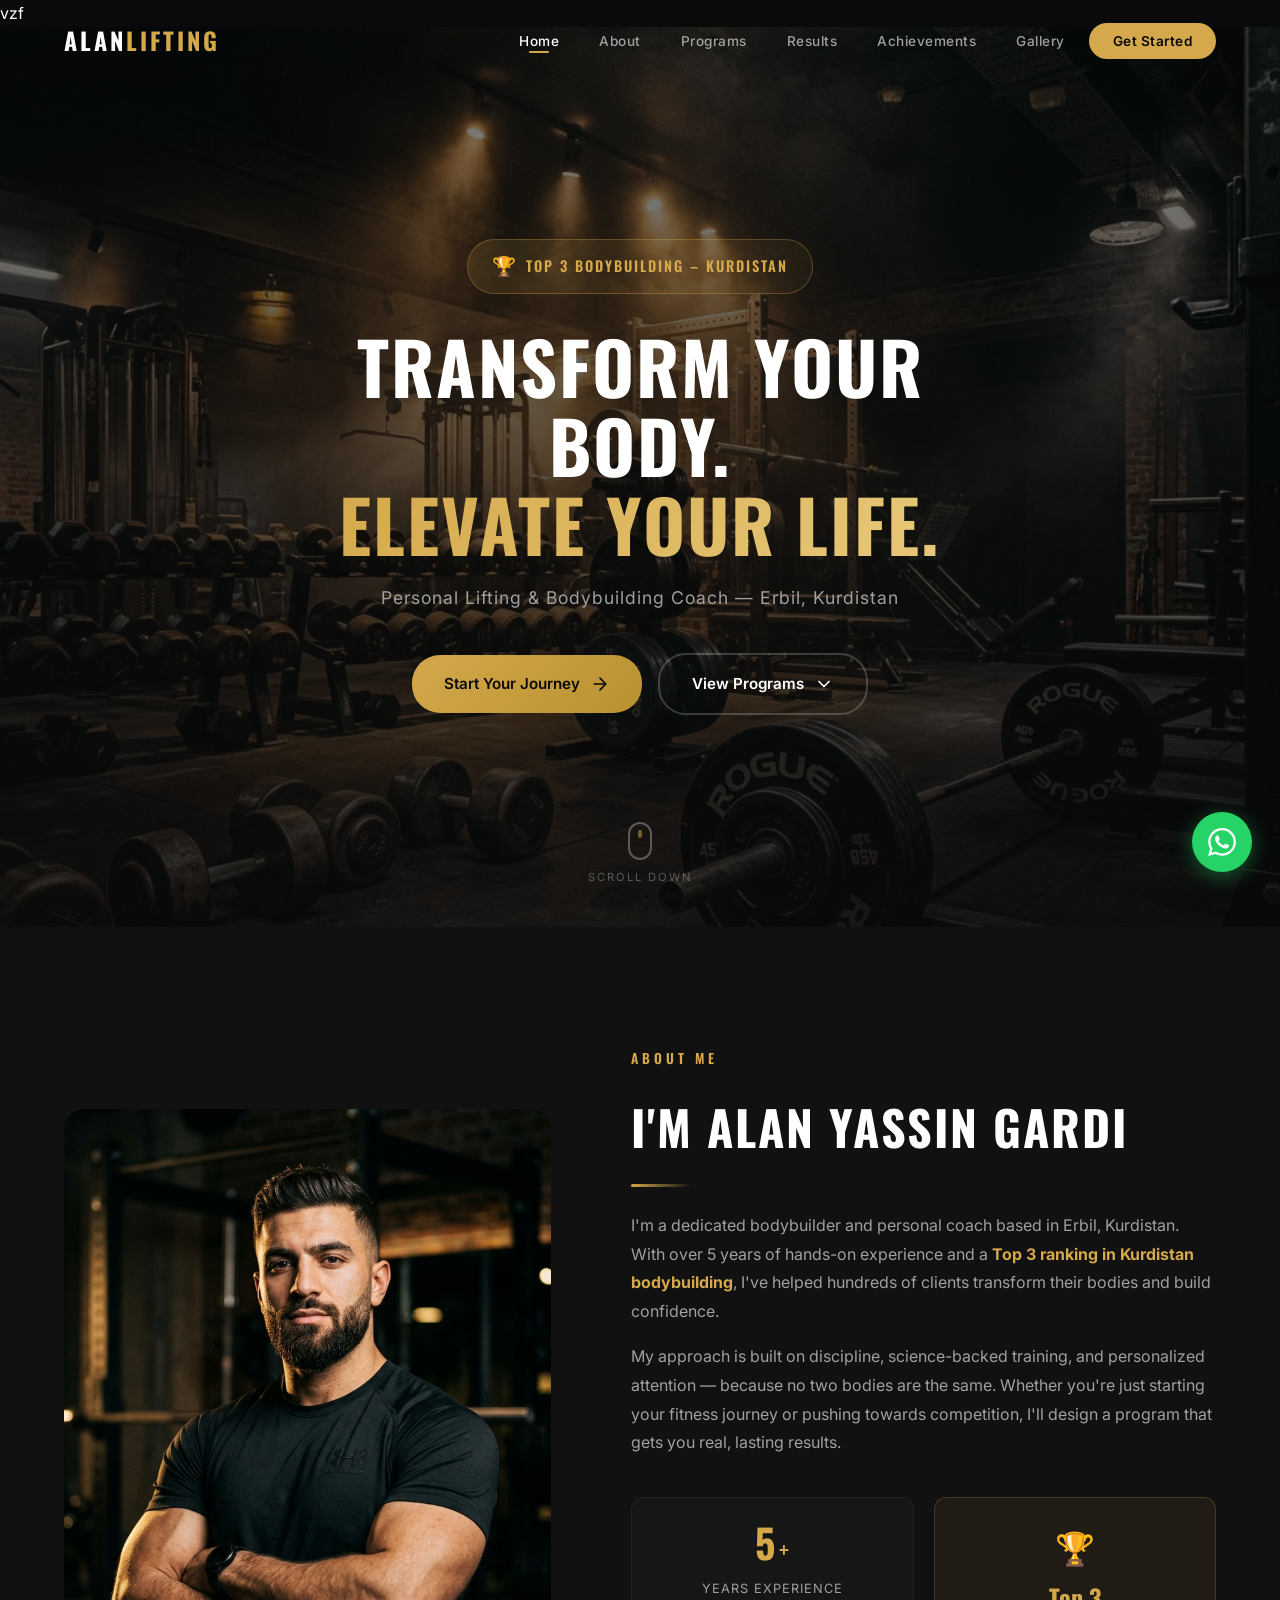
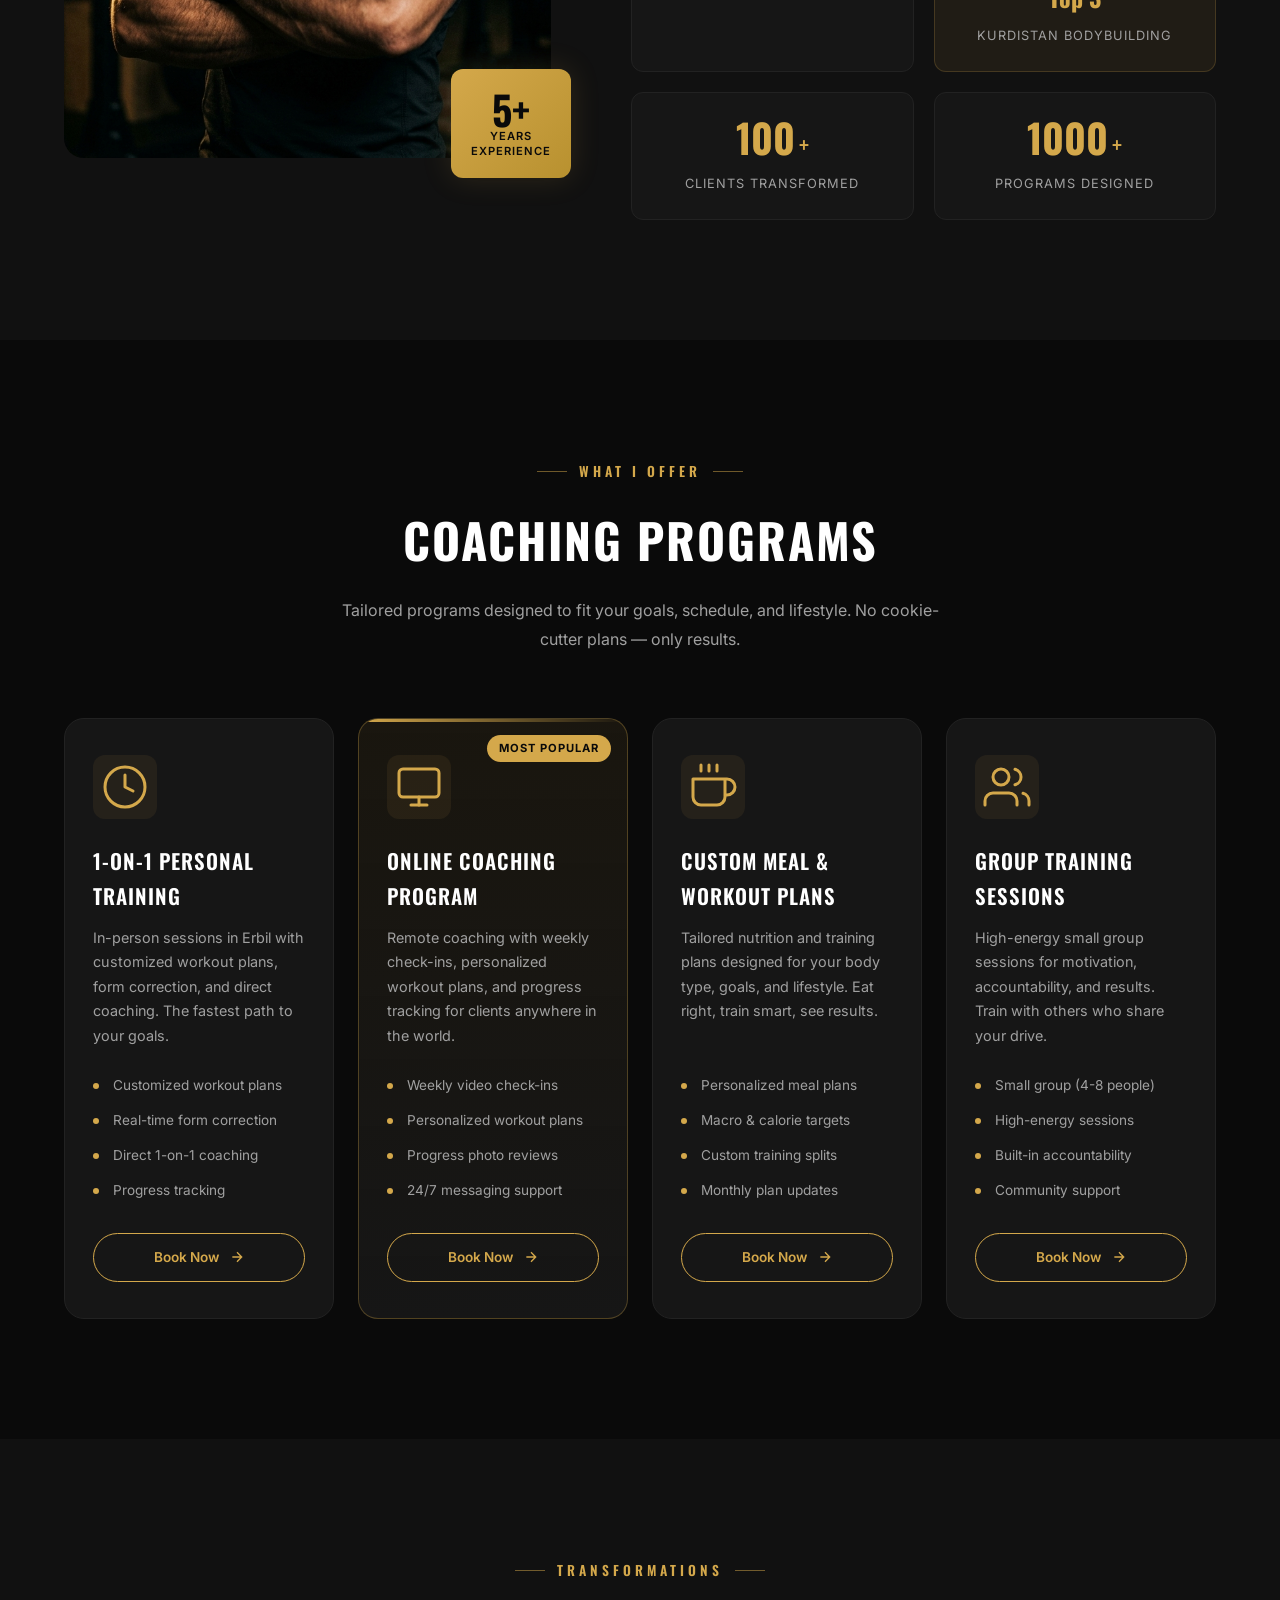
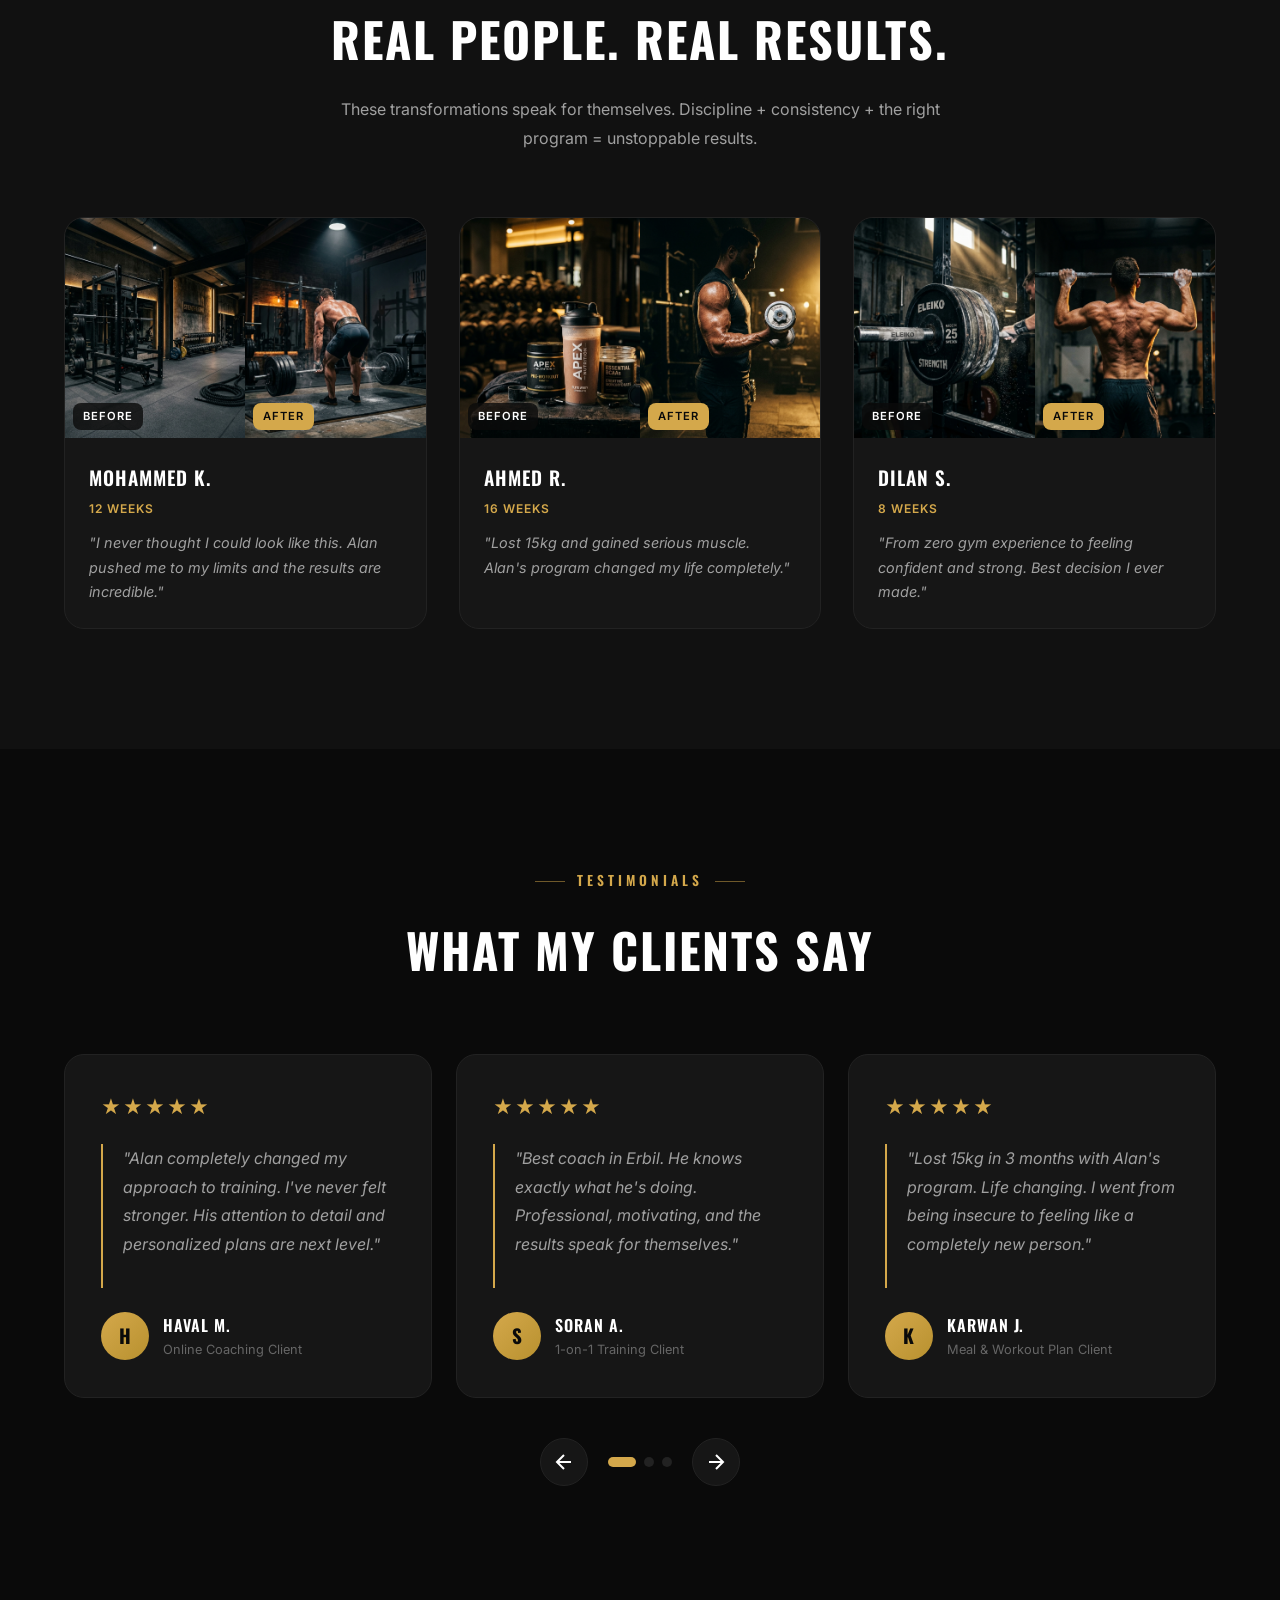
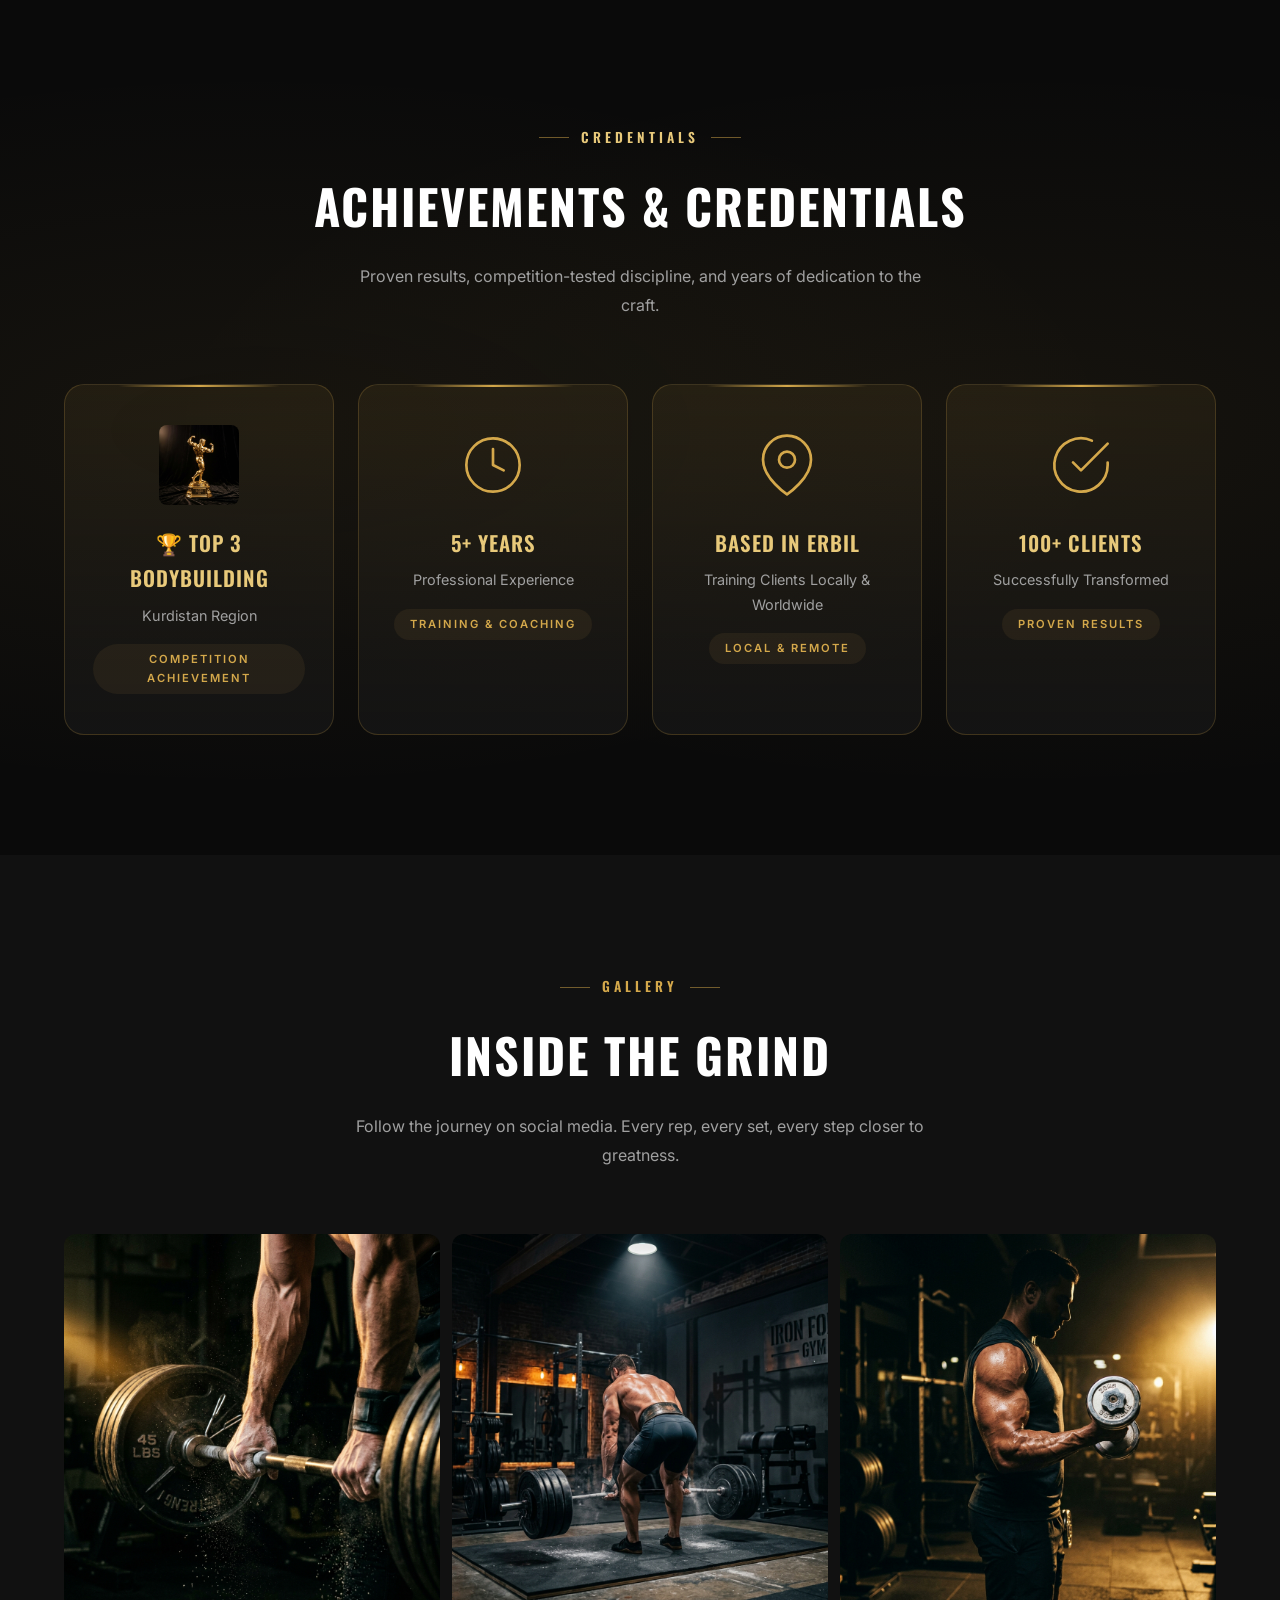
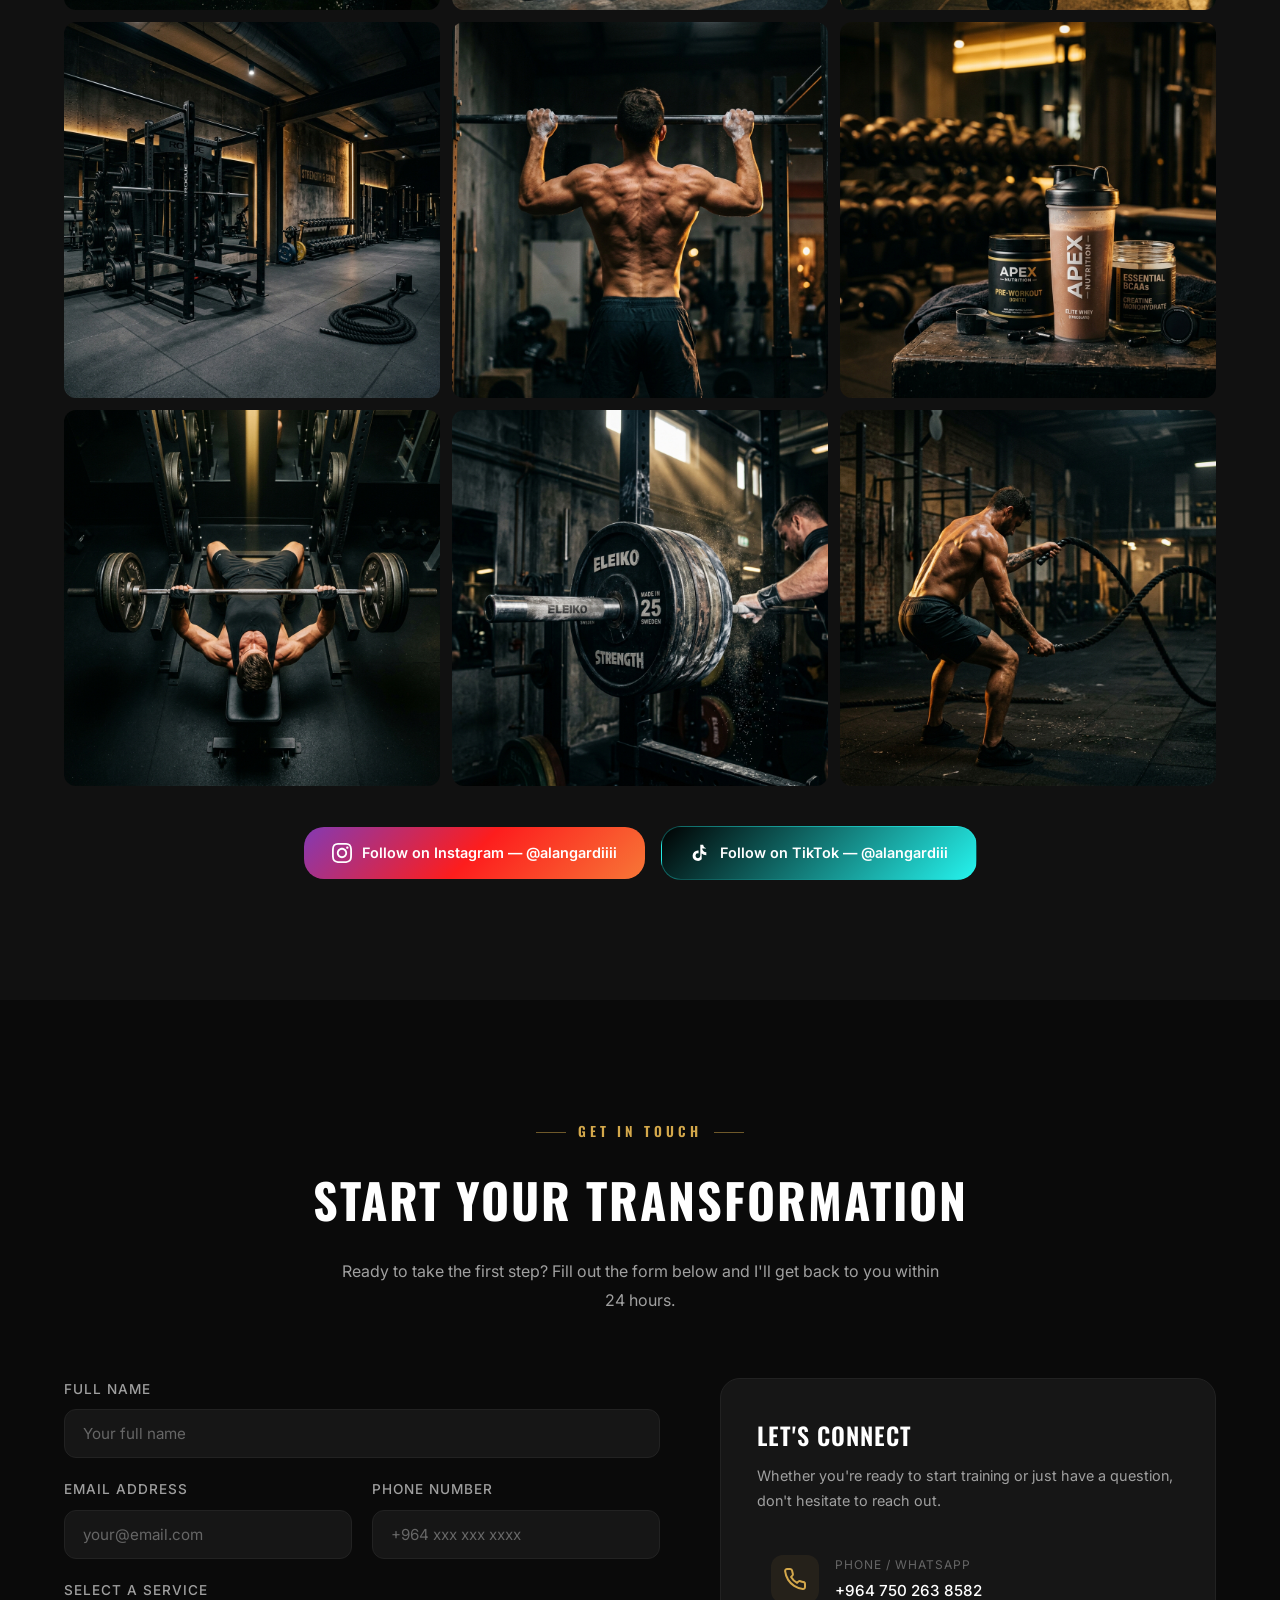
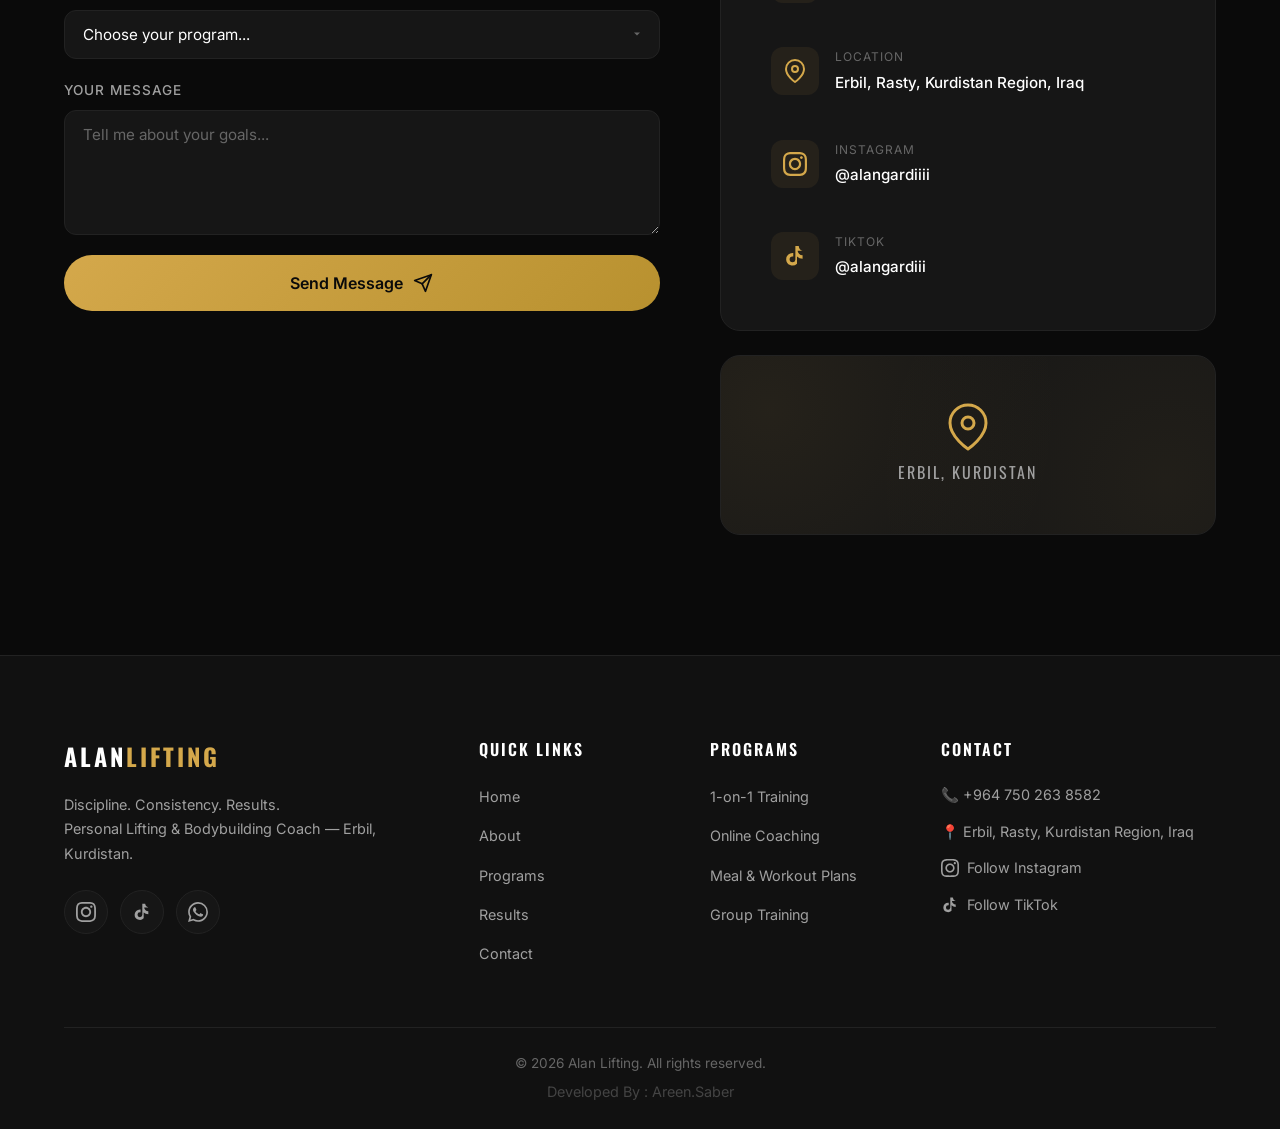
==== index.html @ 62030088 "Add files via upload" ====
vzf<!DOCTYPE html>
<html lang="en">
<!-- 
  ======================================================
  Project:      [alanlifting.com]
  Developer:    [Areen Saber]
  Role:         Software Engineer
  Date:         June 2026
  Contact:      [Areen.saber@gmail.com]
  ====================================================== 
-->
<head>
    <meta charset="UTF-8">
    <meta name="viewport" content="width=device-width, initial-scale=1.0">
    <title>Alan Lifting | Personal Lifting & Gym Coach in Erbil</title>
    <meta name="description"
        content="Transform your body with Alan Yassin Gardi — Top 3 bodybuilder in Kurdistan with 5+ years of experience. Personal training, online coaching, and custom plans in Erbil.">
    <meta name="keywords"
        content="personal trainer erbil, gym coach kurdistan, bodybuilding coach, online fitness coaching, alan lifting, alan gardi">
    <meta name="author" content="Alan Yassin Gardi">

    <!-- Open Graph -->
    <meta property="og:title" content="Alan Lifting | Personal Lifting & Gym Coach in Erbil">
    <meta property="og:description"
        content="Transform your body with Alan Yassin Gardi — Top 3 bodybuilder in Kurdistan with 5+ years of experience. Personal training, online coaching, and custom plans in Erbil.">
    <meta property="og:type" content="website">
    <meta property="og:url" content="https://alanlifting.com">
    <meta property="og:image" content="https://alanlifting.com/images/hero-bg.png">
    <meta property="og:site_name" content="Alan Lifting">

    <!-- Twitter Card -->
    <meta name="twitter:card" content="summary_large_image">
    <meta name="twitter:title" content="Alan Lifting | Personal Lifting & Gym Coach in Erbil">
    <meta name="twitter:description"
        content="Transform your body with Alan Yassin Gardi — Top 3 bodybuilder in Kurdistan with 5+ years of experience.">
    <meta name="twitter:image" content="https://alanlifting.com/images/hero-bg.png">

    <!-- Favicon -->
    <link rel="icon" type="image/svg+xml"
        href="data:image/svg+xml,<svg xmlns='http://www.w3.org/2000/svg' viewBox='0 0 100 100'><rect x='5' y='5' width='90' height='90' rx='18' fill='%230a0a0a'/><text x='50' y='68' font-family='Arial Black,sans-serif' font-size='50' font-weight='900' fill='%23d4a84b' text-anchor='middle'>AL</text></svg>">

    <!-- Google Fonts -->
    <link rel="preconnect" href="https://fonts.googleapis.com">
    <link rel="preconnect" href="https://fonts.gstatic.com" crossorigin>
    <link
        href="https://fonts.googleapis.com/css2?family=Oswald:wght@400;500;600;700&family=Inter:wght@300;400;500;600;700&display=swap"
        rel="stylesheet">

    <link rel="stylesheet" href="style.css">
</head>

<body>
    <!-- ===== LOADING SCREEN ===== -->
    <div id="loader" class="loader">
        <div class="loader-content">
            <div class="loader-bar-wrapper">
                <div class="loader-bar"></div>
            </div>
            <h1 class="loader-brand">ALAN<span>LIFTING</span></h1>
            <p class="loader-tagline">DISCIPLINE · CONSISTENCY · RESULTS</p>
        </div>
    </div>

    <!-- ===== NAVIGATION ===== -->
    <nav id="navbar" class="navbar">
        <div class="nav-container">
            <a href="#home" class="nav-logo">ALAN<span>LIFTING</span></a>
            <ul id="nav-menu" class="nav-menu">
                <li><a href="#home" class="nav-link active">Home</a></li>
                <li><a href="#about" class="nav-link">About</a></li>
                <li><a href="#programs" class="nav-link">Programs</a></li>
                <li><a href="#results" class="nav-link">Results</a></li>
                <li><a href="#achievements" class="nav-link">Achievements</a></li>
                <li><a href="#gallery" class="nav-link">Gallery</a></li>
                <li><a href="#contact" class="nav-link nav-link-cta">Get Started</a></li>
            </ul>
            <button id="hamburger" class="hamburger" aria-label="Toggle navigation menu">
                <span class="bar"></span>
                <span class="bar"></span>
                <span class="bar"></span>
            </button>
        </div>
    </nav>

    <!-- ===== HERO SECTION ===== -->
    <section id="home" class="hero">
        <div class="hero-bg-wrapper">
            <div class="hero-bg" style="background-image: url('images/hero-bg.png')"></div>
            <div class="hero-overlay"></div>
        </div>
        <div class="hero-content">
            <div class="hero-badge animate-on-scroll">
                <span class="badge-icon">🏆</span>
                <span class="badge-text">Top 3 Bodybuilding – Kurdistan</span>
            </div>
            <h1 class="hero-title animate-on-scroll">
                Transform Your Body.<br>
                <span class="hero-title-accent">Elevate Your Life.</span>
            </h1>
            <p class="hero-subtitle animate-on-scroll">Personal Lifting & Bodybuilding Coach — Erbil, Kurdistan</p>
            <div class="hero-buttons animate-on-scroll">
                <a href="#contact" class="btn btn-primary">
                    <span>Start Your Journey</span>
                    <svg width="20" height="20" viewBox="0 0 24 24" fill="none" stroke="currentColor" stroke-width="2"
                        stroke-linecap="round" stroke-linejoin="round">
                        <path d="M5 12h14M12 5l7 7-7 7" />
                    </svg>
                </a>
                <a href="#programs" class="btn btn-secondary">
                    <span>View Programs</span>
                    <svg width="20" height="20" viewBox="0 0 24 24" fill="none" stroke="currentColor" stroke-width="2"
                        stroke-linecap="round" stroke-linejoin="round">
                        <path d="M6 9l6 6 6-6" />
                    </svg>
                </a>
            </div>
        </div>
        <div class="hero-scroll-indicator">
            <div class="scroll-mouse">
                <div class="scroll-wheel"></div>
            </div>
            <span>Scroll Down</span>
        </div>
    </section>

    <!-- ===== ABOUT SECTION ===== -->
    <section id="about" class="section about">
        <div class="container">
            <div class="about-grid">
                <div class="about-image-wrapper animate-on-scroll">
                    <div class="about-image-frame">
                        <img src="images/coach.png" alt="Alan Yassin Gardi - Personal Fitness Coach in Erbil"
                            loading="lazy">
                        <div class="about-image-accent"></div>
                    </div>
                    <div class="about-experience-badge">
                        <span class="exp-number">5+</span>
                        <span class="exp-text">Years<br>Experience</span>
                    </div>
                </div>
                <div class="about-content animate-on-scroll">
                    <span class="section-label">About Me</span>
                    <h2 class="section-title">I'm Alan Yassin Gardi</h2>
                    <div class="about-divider"></div>
                    <p class="about-text">
                        I'm a dedicated bodybuilder and personal coach based in Erbil, Kurdistan.
                        With over 5 years of hands-on experience and a <strong>Top 3 ranking in Kurdistan
                            bodybuilding</strong>,
                        I've helped hundreds of clients transform their bodies and build confidence.
                    </p>
                    <p class="about-text">
                        My approach is built on discipline, science-backed training, and personalized attention
                        — because no two bodies are the same. Whether you're just starting your fitness journey
                        or pushing towards competition, I'll design a program that gets you real, lasting results.
                    </p>
                    <div class="about-stats">
                        <div class="stat-item">
                            <span class="stat-number" data-target="5">0</span>
                            <span class="stat-suffix">+</span>
                            <span class="stat-label">Years Experience</span>
                        </div>
                        <div class="stat-item stat-item-highlight">
                            <span class="stat-icon">🏆</span>
                            <span class="stat-text-label">Top 3</span>
                            <span class="stat-label">Kurdistan Bodybuilding</span>
                        </div>
                        <div class="stat-item">
                            <span class="stat-number" data-target="100">0</span>
                            <span class="stat-suffix">+</span>
                            <span class="stat-label">Clients Transformed</span>
                        </div>
                        <div class="stat-item">
                            <span class="stat-number" data-target="1000">0</span>
                            <span class="stat-suffix">+</span>
                            <span class="stat-label">Programs Designed</span>
                        </div>
                    </div>
                </div>
            </div>
        </div>
    </section>

    <!-- ===== SERVICES SECTION ===== -->
    <section id="programs" class="section programs">
        <div class="container">
            <div class="section-header animate-on-scroll">
                <span class="section-label">What I Offer</span>
                <h2 class="section-title">Coaching Programs</h2>
                <p class="section-desc">Tailored programs designed to fit your goals, schedule, and lifestyle. No
                    cookie-cutter plans — only results.</p>
            </div>
            <div class="programs-grid">
                <div class="program-card animate-on-scroll">
                    <div class="program-icon">
                        <svg width="48" height="48" viewBox="0 0 24 24" fill="none" stroke="currentColor"
                            stroke-width="1.5" stroke-linecap="round" stroke-linejoin="round">
                            <circle cx="12" cy="12" r="10" />
                            <path d="M12 6v6l4 2" />
                        </svg>
                    </div>
                    <h3 class="program-title">1-on-1 Personal Training</h3>
                    <p class="program-desc">In-person sessions in Erbil with customized workout plans, form correction,
                        and direct coaching. The fastest path to your goals.</p>
                    <ul class="program-features">
                        <li>Customized workout plans</li>
                        <li>Real-time form correction</li>
                        <li>Direct 1-on-1 coaching</li>
                        <li>Progress tracking</li>
                    </ul>
                    <a href="#contact" class="btn btn-card">Book Now <svg width="16" height="16" viewBox="0 0 24 24"
                            fill="none" stroke="currentColor" stroke-width="2">
                            <path d="M5 12h14M12 5l7 7-7 7" />
                        </svg></a>
                </div>
                <div class="program-card program-card-featured animate-on-scroll">
                    <div class="program-badge">Most Popular</div>
                    <div class="program-icon">
                        <svg width="48" height="48" viewBox="0 0 24 24" fill="none" stroke="currentColor"
                            stroke-width="1.5" stroke-linecap="round" stroke-linejoin="round">
                            <rect x="2" y="3" width="20" height="14" rx="2" ry="2" />
                            <line x1="8" y1="21" x2="16" y2="21" />
                            <line x1="12" y1="17" x2="12" y2="21" />
                        </svg>
                    </div>
                    <h3 class="program-title">Online Coaching Program</h3>
                    <p class="program-desc">Remote coaching with weekly check-ins, personalized workout plans, and
                        progress tracking for clients anywhere in the world.</p>
                    <ul class="program-features">
                        <li>Weekly video check-ins</li>
                        <li>Personalized workout plans</li>
                        <li>Progress photo reviews</li>
                        <li>24/7 messaging support</li>
                    </ul>
                    <a href="#contact" class="btn btn-card">Book Now <svg width="16" height="16" viewBox="0 0 24 24"
                            fill="none" stroke="currentColor" stroke-width="2">
                            <path d="M5 12h14M12 5l7 7-7 7" />
                        </svg></a>
                </div>
                <div class="program-card animate-on-scroll">
                    <div class="program-icon">
                        <svg width="48" height="48" viewBox="0 0 24 24" fill="none" stroke="currentColor"
                            stroke-width="1.5" stroke-linecap="round" stroke-linejoin="round">
                            <path d="M18 8h1a4 4 0 0 1 0 8h-1M2 8h16v9a4 4 0 0 1-4 4H6a4 4 0 0 1-4-4V8z" />
                            <line x1="6" y1="1" x2="6" y2="4" />
                            <line x1="10" y1="1" x2="10" y2="4" />
                            <line x1="14" y1="1" x2="14" y2="4" />
                        </svg>
                    </div>
                    <h3 class="program-title">Custom Meal & Workout Plans</h3>
                    <p class="program-desc">Tailored nutrition and training plans designed for your body type, goals,
                        and lifestyle. Eat right, train smart, see results.</p>
                    <ul class="program-features">
                        <li>Personalized meal plans</li>
                        <li>Macro & calorie targets</li>
                        <li>Custom training splits</li>
                        <li>Monthly plan updates</li>
                    </ul>
                    <a href="#contact" class="btn btn-card">Book Now <svg width="16" height="16" viewBox="0 0 24 24"
                            fill="none" stroke="currentColor" stroke-width="2">
                            <path d="M5 12h14M12 5l7 7-7 7" />
                        </svg></a>
                </div>
                <div class="program-card animate-on-scroll">
                    <div class="program-icon">
                        <svg width="48" height="48" viewBox="0 0 24 24" fill="none" stroke="currentColor"
                            stroke-width="1.5" stroke-linecap="round" stroke-linejoin="round">
                            <path d="M17 21v-2a4 4 0 0 0-4-4H5a4 4 0 0 0-4 4v2" />
                            <circle cx="9" cy="7" r="4" />
                            <path d="M23 21v-2a4 4 0 0 0-3-3.87" />
                            <path d="M16 3.13a4 4 0 0 1 0 7.75" />
                        </svg>
                    </div>
                    <h3 class="program-title">Group Training Sessions</h3>
                    <p class="program-desc">High-energy small group sessions for motivation, accountability, and
                        results. Train with others who share your drive.</p>
                    <ul class="program-features">
                        <li>Small group (4-8 people)</li>
                        <li>High-energy sessions</li>
                        <li>Built-in accountability</li>
                        <li>Community support</li>
                    </ul>
                    <a href="#contact" class="btn btn-card">Book Now <svg width="16" height="16" viewBox="0 0 24 24"
                            fill="none" stroke="currentColor" stroke-width="2">
                            <path d="M5 12h14M12 5l7 7-7 7" />
                        </svg></a>
                </div>
            </div>
        </div>
    </section>

    <!-- ===== TRANSFORMATIONS SECTION ===== -->
    <section id="results" class="section results">
        <div class="container">
            <div class="section-header animate-on-scroll">
                <span class="section-label">Transformations</span>
                <h2 class="section-title">Real People. Real Results.</h2>
                <p class="section-desc">These transformations speak for themselves. Discipline + consistency + the right
                    program = unstoppable results.</p>
            </div>
            <div class="results-grid">
                <div class="result-card animate-on-scroll">
                    <div class="result-visual">
                        <div class="result-before">
                            <img src="images/gallery-4.png" alt="Client before transformation" loading="lazy">
                            <span class="result-tag">Before</span>
                        </div>
                        <div class="result-after">
                            <img src="images/gallery-2.png" alt="Client after transformation" loading="lazy">
                            <span class="result-tag">After</span>
                        </div>
                    </div>
                    <div class="result-info">
                        <h3>Mohammed K.</h3>
                        <span class="result-duration">12 Weeks</span>
                        <p class="result-quote">"I never thought I could look like this. Alan pushed me to my limits and
                            the results are incredible."</p>
                    </div>
                </div>
                <div class="result-card animate-on-scroll">
                    <div class="result-visual">
                        <div class="result-before">
                            <img src="images/gallery-6.png" alt="Client before transformation" loading="lazy">
                            <span class="result-tag">Before</span>
                        </div>
                        <div class="result-after">
                            <img src="images/gallery-3.png" alt="Client after transformation" loading="lazy">
                            <span class="result-tag">After</span>
                        </div>
                    </div>
                    <div class="result-info">
                        <h3>Ahmed R.</h3>
                        <span class="result-duration">16 Weeks</span>
                        <p class="result-quote">"Lost 15kg and gained serious muscle. Alan's program changed my life
                            completely."</p>
                    </div>
                </div>
                <div class="result-card animate-on-scroll">
                    <div class="result-visual">
                        <div class="result-before">
                            <img src="images/gallery-8.png" alt="Client before transformation" loading="lazy">
                            <span class="result-tag">Before</span>
                        </div>
                        <div class="result-after">
                            <img src="images/gallery-5.png" alt="Client after transformation" loading="lazy">
                            <span class="result-tag">After</span>
                        </div>
                    </div>
                    <div class="result-info">
                        <h3>Dilan S.</h3>
                        <span class="result-duration">8 Weeks</span>
                        <p class="result-quote">"From zero gym experience to feeling confident and strong. Best decision
                            I ever made."</p>
                    </div>
                </div>
            </div>
        </div>
    </section>

    <!-- ===== TESTIMONIALS SECTION ===== -->
    <section class="section testimonials">
        <div class="container">
            <div class="section-header animate-on-scroll">
                <span class="section-label">Testimonials</span>
                <h2 class="section-title">What My Clients Say</h2>
            </div>
            <div class="testimonial-carousel animate-on-scroll">
                <div class="testimonial-track" id="testimonial-track">
                    <div class="testimonial-card">
                        <div class="testimonial-stars">★★★★★</div>
                        <p class="testimonial-quote">"Alan completely changed my approach to training. I've never felt
                            stronger. His attention to detail and personalized plans are next level."</p>
                        <div class="testimonial-author">
                            <div class="testimonial-avatar">H</div>
                            <div>
                                <h4>Haval M.</h4>
                                <span>Online Coaching Client</span>
                            </div>
                        </div>
                    </div>
                    <div class="testimonial-card">
                        <div class="testimonial-stars">★★★★★</div>
                        <p class="testimonial-quote">"Best coach in Erbil. He knows exactly what he's doing.
                            Professional, motivating, and the results speak for themselves."</p>
                        <div class="testimonial-author">
                            <div class="testimonial-avatar">S</div>
                            <div>
                                <h4>Soran A.</h4>
                                <span>1-on-1 Training Client</span>
                            </div>
                        </div>
                    </div>
                    <div class="testimonial-card">
                        <div class="testimonial-stars">★★★★★</div>
                        <p class="testimonial-quote">"Lost 15kg in 3 months with Alan's program. Life changing. I went
                            from being insecure to feeling like a completely new person."</p>
                        <div class="testimonial-author">
                            <div class="testimonial-avatar">K</div>
                            <div>
                                <h4>Karwan J.</h4>
                                <span>Meal & Workout Plan Client</span>
                            </div>
                        </div>
                    </div>
                    <div class="testimonial-card">
                        <div class="testimonial-stars">★★★★★</div>
                        <p class="testimonial-quote">"I tried multiple coaches before Alan. None of them gave me the
                            attention and knowledge that he does. My physique has completely transformed."</p>
                        <div class="testimonial-author">
                            <div class="testimonial-avatar">D</div>
                            <div>
                                <h4>Dana F.</h4>
                                <span>Group Training Client</span>
                            </div>
                        </div>
                    </div>
                    <div class="testimonial-card">
                        <div class="testimonial-stars">★★★★★</div>
                        <p class="testimonial-quote">"As someone who lives abroad, Alan's online coaching made it
                            possible for me to get world-class training remotely. Incredible experience."</p>
                        <div class="testimonial-author">
                            <div class="testimonial-avatar">R</div>
                            <div>
                                <h4>Rebwar T.</h4>
                                <span>Online Coaching Client</span>
                            </div>
                        </div>
                    </div>
                </div>
                <div class="testimonial-controls">
                    <button class="testimonial-btn" id="testimonial-prev" aria-label="Previous testimonial">
                        <svg width="24" height="24" viewBox="0 0 24 24" fill="none" stroke="currentColor"
                            stroke-width="2">
                            <path d="M19 12H5M12 19l-7-7 7-7" />
                        </svg>
                    </button>
                    <div class="testimonial-dots" id="testimonial-dots"></div>
                    <button class="testimonial-btn" id="testimonial-next" aria-label="Next testimonial">
                        <svg width="24" height="24" viewBox="0 0 24 24" fill="none" stroke="currentColor"
                            stroke-width="2">
                            <path d="M5 12h14M12 5l7 7-7 7" />
                        </svg>
                    </button>
                </div>
            </div>
        </div>
    </section>

    <!-- ===== ACHIEVEMENTS SECTION ===== -->
    <section id="achievements" class="section achievements">
        <div class="achievements-bg"></div>
        <div class="container">
            <div class="section-header animate-on-scroll">
                <span class="section-label section-label-gold">Credentials</span>
                <h2 class="section-title">Achievements & Credentials</h2>
                <p class="section-desc">Proven results, competition-tested discipline, and years of dedication to the
                    craft.</p>
            </div>
            <div class="achievements-grid">
                <div class="achievement-card animate-on-scroll">
                    <div class="achievement-icon-wrapper">
                        <img src="images/trophy.png" alt="Bodybuilding trophy" loading="lazy"
                            class="achievement-trophy-img">
                    </div>
                    <h3>🏆 Top 3 Bodybuilding</h3>
                    <p>Kurdistan Region</p>
                    <span class="achievement-tag">Competition Achievement</span>
                </div>
                <div class="achievement-card animate-on-scroll">
                    <div class="achievement-icon-wrapper">
                        <svg width="64" height="64" viewBox="0 0 24 24" fill="none" stroke="currentColor"
                            stroke-width="1" stroke-linecap="round" stroke-linejoin="round">
                            <circle cx="12" cy="12" r="10" />
                            <path d="M12 6v6l4 2" />
                        </svg>
                    </div>
                    <h3>5+ Years</h3>
                    <p>Professional Experience</p>
                    <span class="achievement-tag">Training & Coaching</span>
                </div>
                <div class="achievement-card animate-on-scroll">
                    <div class="achievement-icon-wrapper">
                        <svg width="64" height="64" viewBox="0 0 24 24" fill="none" stroke="currentColor"
                            stroke-width="1" stroke-linecap="round" stroke-linejoin="round">
                            <path d="M21 10c0 7-9 13-9 13s-9-6-9-13a9 9 0 0 1 18 0z" />
                            <circle cx="12" cy="10" r="3" />
                        </svg>
                    </div>
                    <h3>Based in Erbil</h3>
                    <p>Training Clients Locally & Worldwide</p>
                    <span class="achievement-tag">Local & Remote</span>
                </div>
                <div class="achievement-card animate-on-scroll">
                    <div class="achievement-icon-wrapper">
                        <svg width="64" height="64" viewBox="0 0 24 24" fill="none" stroke="currentColor"
                            stroke-width="1" stroke-linecap="round" stroke-linejoin="round">
                            <path d="M22 11.08V12a10 10 0 1 1-5.93-9.14" />
                            <polyline points="22 4 12 14.01 9 11.01" />
                        </svg>
                    </div>
                    <h3>100+ Clients</h3>
                    <p>Successfully Transformed</p>
                    <span class="achievement-tag">Proven Results</span>
                </div>
            </div>
        </div>
    </section>

    <!-- ===== GALLERY SECTION ===== -->
    <section id="gallery" class="section gallery-section">
        <div class="container">
            <div class="section-header animate-on-scroll">
                <span class="section-label">Gallery</span>
                <h2 class="section-title">Inside the Grind</h2>
                <p class="section-desc">Follow the journey on social media. Every rep, every set, every step closer to
                    greatness.</p>
            </div>
            <div class="gallery-grid animate-on-scroll">
                <div class="gallery-item">
                    <img src="images/gallery-1.png" alt="Barbell training session" loading="lazy">
                    <div class="gallery-overlay">
                        <svg width="32" height="32" viewBox="0 0 24 24" fill="currentColor">
                            <path
                                d="M12 2.163c3.204 0 3.584.012 4.85.07 3.252.148 4.771 1.691 4.919 4.919.058 1.265.069 1.645.069 4.849 0 3.205-.012 3.584-.069 4.849-.149 3.225-1.664 4.771-4.919 4.919-1.266.058-1.644.07-4.85.07-3.204 0-3.584-.012-4.849-.07-3.26-.149-4.771-1.699-4.919-4.92-.058-1.265-.07-1.644-.07-4.849 0-3.204.013-3.583.07-4.849.149-3.227 1.664-4.771 4.919-4.919 1.266-.057 1.645-.069 4.849-.069zm0-2.163c-3.259 0-3.667.014-4.947.072-4.358.2-6.78 2.618-6.98 6.98-.059 1.281-.073 1.689-.073 4.948 0 3.259.014 3.668.072 4.948.2 4.358 2.618 6.78 6.98 6.98 1.281.058 1.689.072 4.948.072 3.259 0 3.668-.014 4.948-.072 4.354-.2 6.782-2.618 6.979-6.98.059-1.28.073-1.689.073-4.948 0-3.259-.014-3.667-.072-4.947-.196-4.354-2.617-6.78-6.979-6.98-1.281-.059-1.69-.073-4.949-.073zm0 5.838c-3.403 0-6.162 2.759-6.162 6.162s2.759 6.163 6.162 6.163 6.162-2.759 6.162-6.163c0-3.403-2.759-6.162-6.162-6.162zm0 10.162c-2.209 0-4-1.79-4-4 0-2.209 1.791-4 4-4s4 1.791 4 4c0 2.21-1.791 4-4 4zm6.406-11.845c-.796 0-1.441.645-1.441 1.44s.645 1.44 1.441 1.44c.795 0 1.439-.645 1.439-1.44s-.644-1.44-1.439-1.44z" />
                        </svg>
                    </div>
                </div>
                <div class="gallery-item">
                    <img src="images/gallery-2.png" alt="Deadlift training" loading="lazy">
                    <div class="gallery-overlay">
                        <svg width="32" height="32" viewBox="0 0 24 24" fill="currentColor">
                            <path
                                d="M12 2.163c3.204 0 3.584.012 4.85.07 3.252.148 4.771 1.691 4.919 4.919.058 1.265.069 1.645.069 4.849 0 3.205-.012 3.584-.069 4.849-.149 3.225-1.664 4.771-4.919 4.919-1.266.058-1.644.07-4.85.07-3.204 0-3.584-.012-4.849-.07-3.26-.149-4.771-1.699-4.919-4.92-.058-1.265-.07-1.644-.07-4.849 0-3.204.013-3.583.07-4.849.149-3.227 1.664-4.771 4.919-4.919 1.266-.057 1.645-.069 4.849-.069zm0-2.163c-3.259 0-3.667.014-4.947.072-4.358.2-6.78 2.618-6.98 6.98-.059 1.281-.073 1.689-.073 4.948 0 3.259.014 3.668.072 4.948.2 4.358 2.618 6.78 6.98 6.98 1.281.058 1.689.072 4.948.072 3.259 0 3.668-.014 4.948-.072 4.354-.2 6.782-2.618 6.979-6.98.059-1.28.073-1.689.073-4.948 0-3.259-.014-3.667-.072-4.947-.196-4.354-2.617-6.78-6.979-6.98-1.281-.059-1.69-.073-4.949-.073zm0 5.838c-3.403 0-6.162 2.759-6.162 6.162s2.759 6.163 6.162 6.163 6.162-2.759 6.162-6.163c0-3.403-2.759-6.162-6.162-6.162zm0 10.162c-2.209 0-4-1.79-4-4 0-2.209 1.791-4 4-4s4 1.791 4 4c0 2.21-1.791 4-4 4zm6.406-11.845c-.796 0-1.441.645-1.441 1.44s.645 1.44 1.441 1.44c.795 0 1.439-.645 1.439-1.44s-.644-1.44-1.439-1.44z" />
                        </svg>
                    </div>
                </div>
                <div class="gallery-item">
                    <img src="images/gallery-3.png" alt="Dumbbell curl training" loading="lazy">
                    <div class="gallery-overlay">
                        <svg width="32" height="32" viewBox="0 0 24 24" fill="currentColor">
                            <path
                                d="M12 2.163c3.204 0 3.584.012 4.85.07 3.252.148 4.771 1.691 4.919 4.919.058 1.265.069 1.645.069 4.849 0 3.205-.012 3.584-.069 4.849-.149 3.225-1.664 4.771-4.919 4.919-1.266.058-1.644.07-4.85.07-3.204 0-3.584-.012-4.849-.07-3.26-.149-4.771-1.699-4.919-4.92-.058-1.265-.07-1.644-.07-4.849 0-3.204.013-3.583.07-4.849.149-3.227 1.664-4.771 4.919-4.919 1.266-.057 1.645-.069 4.849-.069zm0-2.163c-3.259 0-3.667.014-4.947.072-4.358.2-6.78 2.618-6.98 6.98-.059 1.281-.073 1.689-.073 4.948 0 3.259.014 3.668.072 4.948.2 4.358 2.618 6.78 6.98 6.98 1.281.058 1.689.072 4.948.072 3.259 0 3.668-.014 4.948-.072 4.354-.2 6.782-2.618 6.979-6.98.059-1.28.073-1.689.073-4.948 0-3.259-.014-3.667-.072-4.947-.196-4.354-2.617-6.78-6.979-6.98-1.281-.059-1.69-.073-4.949-.073zm0 5.838c-3.403 0-6.162 2.759-6.162 6.162s2.759 6.163 6.162 6.163 6.162-2.759 6.162-6.163c0-3.403-2.759-6.162-6.162-6.162zm0 10.162c-2.209 0-4-1.79-4-4 0-2.209 1.791-4 4-4s4 1.791 4 4c0 2.21-1.791 4-4 4zm6.406-11.845c-.796 0-1.441.645-1.441 1.44s.645 1.44 1.441 1.44c.795 0 1.439-.645 1.439-1.44s-.644-1.44-1.439-1.44z" />
                        </svg>
                    </div>
                </div>
                <div class="gallery-item">
                    <img src="images/gallery-4.png" alt="Gym equipment" loading="lazy">
                    <div class="gallery-overlay">
                        <svg width="32" height="32" viewBox="0 0 24 24" fill="currentColor">
                            <path
                                d="M12 2.163c3.204 0 3.584.012 4.85.07 3.252.148 4.771 1.691 4.919 4.919.058 1.265.069 1.645.069 4.849 0 3.205-.012 3.584-.069 4.849-.149 3.225-1.664 4.771-4.919 4.919-1.266.058-1.644.07-4.85.07-3.204 0-3.584-.012-4.849-.07-3.26-.149-4.771-1.699-4.919-4.92-.058-1.265-.07-1.644-.07-4.849 0-3.204.013-3.583.07-4.849.149-3.227 1.664-4.771 4.919-4.919 1.266-.057 1.645-.069 4.849-.069zm0-2.163c-3.259 0-3.667.014-4.947.072-4.358.2-6.78 2.618-6.98 6.98-.059 1.281-.073 1.689-.073 4.948 0 3.259.014 3.668.072 4.948.2 4.358 2.618 6.78 6.98 6.98 1.281.058 1.689.072 4.948.072 3.259 0 3.668-.014 4.948-.072 4.354-.2 6.782-2.618 6.979-6.98.059-1.28.073-1.689.073-4.948 0-3.259-.014-3.667-.072-4.947-.196-4.354-2.617-6.78-6.979-6.98-1.281-.059-1.69-.073-4.949-.073zm0 5.838c-3.403 0-6.162 2.759-6.162 6.162s2.759 6.163 6.162 6.163 6.162-2.759 6.162-6.163c0-3.403-2.759-6.162-6.162-6.162zm0 10.162c-2.209 0-4-1.79-4-4 0-2.209 1.791-4 4-4s4 1.791 4 4c0 2.21-1.791 4-4 4zm6.406-11.845c-.796 0-1.441.645-1.441 1.44s.645 1.44 1.441 1.44c.795 0 1.439-.645 1.439-1.44s-.644-1.44-1.439-1.44z" />
                        </svg>
                    </div>
                </div>
                <div class="gallery-item">
                    <img src="images/gallery-5.png" alt="Pull-up training" loading="lazy">
                    <div class="gallery-overlay">
                        <svg width="32" height="32" viewBox="0 0 24 24" fill="currentColor">
                            <path
                                d="M12 2.163c3.204 0 3.584.012 4.85.07 3.252.148 4.771 1.691 4.919 4.919.058 1.265.069 1.645.069 4.849 0 3.205-.012 3.584-.069 4.849-.149 3.225-1.664 4.771-4.919 4.919-1.266.058-1.644.07-4.85.07-3.204 0-3.584-.012-4.849-.07-3.26-.149-4.771-1.699-4.919-4.92-.058-1.265-.07-1.644-.07-4.849 0-3.204.013-3.583.07-4.849.149-3.227 1.664-4.771 4.919-4.919 1.266-.057 1.645-.069 4.849-.069zm0-2.163c-3.259 0-3.667.014-4.947.072-4.358.2-6.78 2.618-6.98 6.98-.059 1.281-.073 1.689-.073 4.948 0 3.259.014 3.668.072 4.948.2 4.358 2.618 6.78 6.98 6.98 1.281.058 1.689.072 4.948.072 3.259 0 3.668-.014 4.948-.072 4.354-.2 6.782-2.618 6.979-6.98.059-1.28.073-1.689.073-4.948 0-3.259-.014-3.667-.072-4.947-.196-4.354-2.617-6.78-6.979-6.98-1.281-.059-1.69-.073-4.949-.073zm0 5.838c-3.403 0-6.162 2.759-6.162 6.162s2.759 6.163 6.162 6.163 6.162-2.759 6.162-6.163c0-3.403-2.759-6.162-6.162-6.162zm0 10.162c-2.209 0-4-1.79-4-4 0-2.209 1.791-4 4-4s4 1.791 4 4c0 2.21-1.791 4-4 4zm6.406-11.845c-.796 0-1.441.645-1.441 1.44s.645 1.44 1.441 1.44c.795 0 1.439-.645 1.439-1.44s-.644-1.44-1.439-1.44z" />
                        </svg>
                    </div>
                </div>
                <div class="gallery-item">
                    <img src="images/gallery-6.png" alt="Fitness lifestyle" loading="lazy">
                    <div class="gallery-overlay">
                        <svg width="32" height="32" viewBox="0 0 24 24" fill="currentColor">
                            <path
                                d="M12 2.163c3.204 0 3.584.012 4.85.07 3.252.148 4.771 1.691 4.919 4.919.058 1.265.069 1.645.069 4.849 0 3.205-.012 3.584-.069 4.849-.149 3.225-1.664 4.771-4.919 4.919-1.266.058-1.644.07-4.85.07-3.204 0-3.584-.012-4.849-.07-3.26-.149-4.771-1.699-4.919-4.92-.058-1.265-.07-1.644-.07-4.849 0-3.204.013-3.583.07-4.849.149-3.227 1.664-4.771 4.919-4.919 1.266-.057 1.645-.069 4.849-.069zm0-2.163c-3.259 0-3.667.014-4.947.072-4.358.2-6.78 2.618-6.98 6.98-.059 1.281-.073 1.689-.073 4.948 0 3.259.014 3.668.072 4.948.2 4.358 2.618 6.78 6.98 6.98 1.281.058 1.689.072 4.948.072 3.259 0 3.668-.014 4.948-.072 4.354-.2 6.782-2.618 6.979-6.98.059-1.28.073-1.689.073-4.948 0-3.259-.014-3.667-.072-4.947-.196-4.354-2.617-6.78-6.979-6.98-1.281-.059-1.69-.073-4.949-.073zm0 5.838c-3.403 0-6.162 2.759-6.162 6.162s2.759 6.163 6.162 6.163 6.162-2.759 6.162-6.163c0-3.403-2.759-6.162-6.162-6.162zm0 10.162c-2.209 0-4-1.79-4-4 0-2.209 1.791-4 4-4s4 1.791 4 4c0 2.21-1.791 4-4 4zm6.406-11.845c-.796 0-1.441.645-1.441 1.44s.645 1.44 1.441 1.44c.795 0 1.439-.645 1.439-1.44s-.644-1.44-1.439-1.44z" />
                        </svg>
                    </div>
                </div>
                <div class="gallery-item">
                    <img src="images/gallery-7.png" alt="Bench press session" loading="lazy">
                    <div class="gallery-overlay">
                        <svg width="32" height="32" viewBox="0 0 24 24" fill="currentColor">
                            <path
                                d="M12 2.163c3.204 0 3.584.012 4.85.07 3.252.148 4.771 1.691 4.919 4.919.058 1.265.069 1.645.069 4.849 0 3.205-.012 3.584-.069 4.849-.149 3.225-1.664 4.771-4.919 4.919-1.266.058-1.644.07-4.85.07-3.204 0-3.584-.012-4.849-.07-3.26-.149-4.771-1.699-4.919-4.92-.058-1.265-.07-1.644-.07-4.849 0-3.204.013-3.583.07-4.849.149-3.227 1.664-4.771 4.919-4.919 1.266-.057 1.645-.069 4.849-.069zm0-2.163c-3.259 0-3.667.014-4.947.072-4.358.2-6.78 2.618-6.98 6.98-.059 1.281-.073 1.689-.073 4.948 0 3.259.014 3.668.072 4.948.2 4.358 2.618 6.78 6.98 6.98 1.281.058 1.689.072 4.948.072 3.259 0 3.668-.014 4.948-.072 4.354-.2 6.782-2.618 6.979-6.98.059-1.28.073-1.689.073-4.948 0-3.259-.014-3.667-.072-4.947-.196-4.354-2.617-6.78-6.979-6.98-1.281-.059-1.69-.073-4.949-.073zm0 5.838c-3.403 0-6.162 2.759-6.162 6.162s2.759 6.163 6.162 6.163 6.162-2.759 6.162-6.163c0-3.403-2.759-6.162-6.162-6.162zm0 10.162c-2.209 0-4-1.79-4-4 0-2.209 1.791-4 4-4s4 1.791 4 4c0 2.21-1.791 4-4 4zm6.406-11.845c-.796 0-1.441.645-1.441 1.44s.645 1.44 1.441 1.44c.795 0 1.439-.645 1.439-1.44s-.644-1.44-1.439-1.44z" />
                        </svg>
                    </div>
                </div>
                <div class="gallery-item">
                    <img src="images/gallery-8.png" alt="Weight plates close-up" loading="lazy">
                    <div class="gallery-overlay">
                        <svg width="32" height="32" viewBox="0 0 24 24" fill="currentColor">
                            <path
                                d="M12 2.163c3.204 0 3.584.012 4.85.07 3.252.148 4.771 1.691 4.919 4.919.058 1.265.069 1.645.069 4.849 0 3.205-.012 3.584-.069 4.849-.149 3.225-1.664 4.771-4.919 4.919-1.266.058-1.644.07-4.85.07-3.204 0-3.584-.012-4.849-.07-3.26-.149-4.771-1.699-4.919-4.92-.058-1.265-.07-1.644-.07-4.849 0-3.204.013-3.583.07-4.849.149-3.227 1.664-4.771 4.919-4.919 1.266-.057 1.645-.069 4.849-.069zm0-2.163c-3.259 0-3.667.014-4.947.072-4.358.2-6.78 2.618-6.98 6.98-.059 1.281-.073 1.689-.073 4.948 0 3.259.014 3.668.072 4.948.2 4.358 2.618 6.78 6.98 6.98 1.281.058 1.689.072 4.948.072 3.259 0 3.668-.014 4.948-.072 4.354-.2 6.782-2.618 6.979-6.98.059-1.28.073-1.689.073-4.948 0-3.259-.014-3.667-.072-4.947-.196-4.354-2.617-6.78-6.979-6.98-1.281-.059-1.69-.073-4.949-.073zm0 5.838c-3.403 0-6.162 2.759-6.162 6.162s2.759 6.163 6.162 6.163 6.162-2.759 6.162-6.163c0-3.403-2.759-6.162-6.162-6.162zm0 10.162c-2.209 0-4-1.79-4-4 0-2.209 1.791-4 4-4s4 1.791 4 4c0 2.21-1.791 4-4 4zm6.406-11.845c-.796 0-1.441.645-1.441 1.44s.645 1.44 1.441 1.44c.795 0 1.439-.645 1.439-1.44s-.644-1.44-1.439-1.44z" />
                        </svg>
                    </div>
                </div>
                <div class="gallery-item">
                    <img src="images/gallery-9.png" alt="Battle ropes workout" loading="lazy">
                    <div class="gallery-overlay">
                        <svg width="32" height="32" viewBox="0 0 24 24" fill="currentColor">
                            <path
                                d="M12 2.163c3.204 0 3.584.012 4.85.07 3.252.148 4.771 1.691 4.919 4.919.058 1.265.069 1.645.069 4.849 0 3.205-.012 3.584-.069 4.849-.149 3.225-1.664 4.771-4.919 4.919-1.266.058-1.644.07-4.85.07-3.204 0-3.584-.012-4.849-.07-3.26-.149-4.771-1.699-4.919-4.92-.058-1.265-.07-1.644-.07-4.849 0-3.204.013-3.583.07-4.849.149-3.227 1.664-4.771 4.919-4.919 1.266-.057 1.645-.069 4.849-.069zm0-2.163c-3.259 0-3.667.014-4.947.072-4.358.2-6.78 2.618-6.98 6.98-.059 1.281-.073 1.689-.073 4.948 0 3.259.014 3.668.072 4.948.2 4.358 2.618 6.78 6.98 6.98 1.281.058 1.689.072 4.948.072 3.259 0 3.668-.014 4.948-.072 4.354-.2 6.782-2.618 6.979-6.98.059-1.28.073-1.689.073-4.948 0-3.259-.014-3.667-.072-4.947-.196-4.354-2.617-6.78-6.979-6.98-1.281-.059-1.69-.073-4.949-.073zm0 5.838c-3.403 0-6.162 2.759-6.162 6.162s2.759 6.163 6.162 6.163 6.162-2.759 6.162-6.163c0-3.403-2.759-6.162-6.162-6.162zm0 10.162c-2.209 0-4-1.79-4-4 0-2.209 1.791-4 4-4s4 1.791 4 4c0 2.21-1.791 4-4 4zm6.406-11.845c-.796 0-1.441.645-1.441 1.44s.645 1.44 1.441 1.44c.795 0 1.439-.645 1.439-1.44s-.644-1.44-1.439-1.44z" />
                        </svg>
                    </div>
                </div>
            </div>
            <div class="gallery-social animate-on-scroll">
                <a href="https://instagram.com/alangardiiii" target="_blank" rel="noopener noreferrer"
                    class="btn btn-social btn-instagram">
                    <svg width="20" height="20" viewBox="0 0 24 24" fill="currentColor">
                        <path
                            d="M12 2.163c3.204 0 3.584.012 4.85.07 3.252.148 4.771 1.691 4.919 4.919.058 1.265.069 1.645.069 4.849 0 3.205-.012 3.584-.069 4.849-.149 3.225-1.664 4.771-4.919 4.919-1.266.058-1.644.07-4.85.07-3.204 0-3.584-.012-4.849-.07-3.26-.149-4.771-1.699-4.919-4.92-.058-1.265-.07-1.644-.07-4.849 0-3.204.013-3.583.07-4.849.149-3.227 1.664-4.771 4.919-4.919 1.266-.057 1.645-.069 4.849-.069zm0-2.163c-3.259 0-3.667.014-4.947.072-4.358.2-6.78 2.618-6.98 6.98-.059 1.281-.073 1.689-.073 4.948 0 3.259.014 3.668.072 4.948.2 4.358 2.618 6.78 6.98 6.98 1.281.058 1.689.072 4.948.072 3.259 0 3.668-.014 4.948-.072 4.354-.2 6.782-2.618 6.979-6.98.059-1.28.073-1.689.073-4.948 0-3.259-.014-3.667-.072-4.947-.196-4.354-2.617-6.78-6.979-6.98-1.281-.059-1.69-.073-4.949-.073zm0 5.838c-3.403 0-6.162 2.759-6.162 6.162s2.759 6.163 6.162 6.163 6.162-2.759 6.162-6.163c0-3.403-2.759-6.162-6.162-6.162zm0 10.162c-2.209 0-4-1.79-4-4 0-2.209 1.791-4 4-4s4 1.791 4 4c0 2.21-1.791 4-4 4zm6.406-11.845c-.796 0-1.441.645-1.441 1.44s.645 1.44 1.441 1.44c.795 0 1.439-.645 1.439-1.44s-.644-1.44-1.439-1.44z" />
                    </svg>
                    Follow on Instagram — @alangardiiii
                </a>
                <a href="https://tiktok.com/@alangardiii" target="_blank" rel="noopener noreferrer"
                    class="btn btn-social btn-tiktok">
                    <svg width="20" height="20" viewBox="0 0 24 24" fill="currentColor">
                        <path
                            d="M19.59 6.69a4.83 4.83 0 01-3.77-4.25V2h-3.45v13.67a2.89 2.89 0 01-2.88 2.5 2.89 2.89 0 01-2.89-2.89 2.89 2.89 0 012.89-2.89c.28 0 .54.04.79.1v-3.5a6.37 6.37 0 00-.79-.05A6.34 6.34 0 003.15 15.2a6.34 6.34 0 0010.86 4.43v-7.15a8.16 8.16 0 005.58 2.18V11.2a4.85 4.85 0 01-3.59-1.57 4.85 4.85 0 01-1.41-2.94z" />
                    </svg>
                    Follow on TikTok — @alangardiii
                </a>
            </div>
        </div>
    </section>

    <!-- ===== CONTACT SECTION ===== -->
    <section id="contact" class="section contact">
        <div class="container">
            <div class="section-header animate-on-scroll">
                <span class="section-label">Get In Touch</span>
                <h2 class="section-title">Start Your Transformation</h2>
                <p class="section-desc">Ready to take the first step? Fill out the form below and I'll get back to you
                    within 24 hours.</p>
            </div>
            <div class="contact-grid">
                <form id="contact-form" class="contact-form animate-on-scroll">
                    <div class="form-group">
                        <label for="form-name">Full Name</label>
                        <input type="text" id="form-name" name="name" placeholder="Your full name" required>
                    </div>
                    <div class="form-row">
                        <div class="form-group">
                            <label for="form-email">Email Address</label>
                            <input type="email" id="form-email" name="email" placeholder="your@email.com" required>
                        </div>
                        <div class="form-group">
                            <label for="form-phone">Phone Number</label>
                            <input type="tel" id="form-phone" name="phone" placeholder="+964 xxx xxx xxxx">
                        </div>
                    </div>
                    <div class="form-group">
                        <label for="form-service">Select a Service</label>
                        <select id="form-service" name="service" required>
                            <option value="" disabled selected>Choose your program...</option>
                            <option value="1-on-1">1-on-1 Personal Training</option>
                            <option value="online">Online Coaching</option>
                            <option value="meal-workout">Meal & Workout Plans</option>
                            <option value="group">Group Training</option>
                            <option value="other">Other</option>
                        </select>
                    </div>
                    <div class="form-group">
                        <label for="form-message">Your Message</label>
                        <textarea id="form-message" name="message" rows="5"
                            placeholder="Tell me about your goals..."></textarea>
                    </div>
                    <button type="submit" class="btn btn-primary btn-submit" id="form-submit">
                        <span>Send Message</span>
                        <svg width="20" height="20" viewBox="0 0 24 24" fill="none" stroke="currentColor"
                            stroke-width="2" stroke-linecap="round" stroke-linejoin="round">
                            <line x1="22" y1="2" x2="11" y2="13" />
                            <polygon points="22 2 15 22 11 13 2 9 22 2" />
                        </svg>
                    </button>
                    <div id="form-success" class="form-success" style="display:none;">
                        <svg width="48" height="48" viewBox="0 0 24 24" fill="none" stroke="currentColor"
                            stroke-width="2">
                            <path d="M22 11.08V12a10 10 0 1 1-5.93-9.14" />
                            <polyline points="22 4 12 14.01 9 11.01" />
                        </svg>
                        <h3>Message Sent!</h3>
                        <p>Thanks for reaching out. I'll get back to you within 24 hours.</p>
                    </div>
                </form>
                <div class="contact-info animate-on-scroll">
                    <div class="contact-info-card">
                        <h3>Let's Connect</h3>
                        <p>Whether you're ready to start training or just have a question, don't hesitate to reach out.
                        </p>
                        <div class="contact-details">
                            <a href="tel:+9647502638582" class="contact-detail-item">
                                <div class="contact-detail-icon">
                                    <svg width="24" height="24" viewBox="0 0 24 24" fill="none" stroke="currentColor"
                                        stroke-width="2" stroke-linecap="round" stroke-linejoin="round">
                                        <path
                                            d="M22 16.92v3a2 2 0 0 1-2.18 2 19.79 19.79 0 0 1-8.63-3.07 19.5 19.5 0 0 1-6-6 19.79 19.79 0 0 1-3.07-8.67A2 2 0 0 1 4.11 2h3a2 2 0 0 1 2 1.72 12.84 12.84 0 0 0 .7 2.81 2 2 0 0 1-.45 2.11L8.09 9.91a16 16 0 0 0 6 6l1.27-1.27a2 2 0 0 1 2.11-.45 12.84 12.84 0 0 0 2.81.7A2 2 0 0 1 22 16.92z" />
                                    </svg>
                                </div>
                                <div>
                                    <span class="contact-detail-label">Phone / WhatsApp</span>
                                    <span class="contact-detail-value">+964 750 263 8582</span>
                                </div>
                            </a>
                            <div class="contact-detail-item">
                                <div class="contact-detail-icon">
                                    <svg width="24" height="24" viewBox="0 0 24 24" fill="none" stroke="currentColor"
                                        stroke-width="2" stroke-linecap="round" stroke-linejoin="round">
                                        <path d="M21 10c0 7-9 13-9 13s-9-6-9-13a9 9 0 0 1 18 0z" />
                                        <circle cx="12" cy="10" r="3" />
                                    </svg>
                                </div>
                                <div>
                                    <span class="contact-detail-label">Location</span>
                                    <span class="contact-detail-value">Erbil, Rasty, Kurdistan Region, Iraq</span>
                                </div>
                            </div>
                            <a href="https://instagram.com/alangardiiii" target="_blank" rel="noopener noreferrer"
                                class="contact-detail-item">
                                <div class="contact-detail-icon">
                                    <svg width="24" height="24" viewBox="0 0 24 24" fill="currentColor">
                                        <path
                                            d="M12 2.163c3.204 0 3.584.012 4.85.07 3.252.148 4.771 1.691 4.919 4.919.058 1.265.069 1.645.069 4.849 0 3.205-.012 3.584-.069 4.849-.149 3.225-1.664 4.771-4.919 4.919-1.266.058-1.644.07-4.85.07-3.204 0-3.584-.012-4.849-.07-3.26-.149-4.771-1.699-4.919-4.92-.058-1.265-.07-1.644-.07-4.849 0-3.204.013-3.583.07-4.849.149-3.227 1.664-4.771 4.919-4.919 1.266-.057 1.645-.069 4.849-.069zm0-2.163c-3.259 0-3.667.014-4.947.072-4.358.2-6.78 2.618-6.98 6.98-.059 1.281-.073 1.689-.073 4.948 0 3.259.014 3.668.072 4.948.2 4.358 2.618 6.78 6.98 6.98 1.281.058 1.689.072 4.948.072 3.259 0 3.668-.014 4.948-.072 4.354-.2 6.782-2.618 6.979-6.98.059-1.28.073-1.689.073-4.948 0-3.259-.014-3.667-.072-4.947-.196-4.354-2.617-6.78-6.979-6.98-1.281-.059-1.69-.073-4.949-.073zm0 5.838c-3.403 0-6.162 2.759-6.162 6.162s2.759 6.163 6.162 6.163 6.162-2.759 6.162-6.163c0-3.403-2.759-6.162-6.162-6.162zm0 10.162c-2.209 0-4-1.79-4-4 0-2.209 1.791-4 4-4s4 1.791 4 4c0 2.21-1.791 4-4 4zm6.406-11.845c-.796 0-1.441.645-1.441 1.44s.645 1.44 1.441 1.44c.795 0 1.439-.645 1.439-1.44s-.644-1.44-1.439-1.44z" />
                                    </svg>
                                </div>
                                <div>
                                    <span class="contact-detail-label">Instagram</span>
                                    <span class="contact-detail-value">@alangardiiii</span>
                                </div>
                            </a>
                            <a href="https://tiktok.com/@alangardiii" target="_blank" rel="noopener noreferrer"
                                class="contact-detail-item">
                                <div class="contact-detail-icon">
                                    <svg width="24" height="24" viewBox="0 0 24 24" fill="currentColor">
                                        <path
                                            d="M19.59 6.69a4.83 4.83 0 01-3.77-4.25V2h-3.45v13.67a2.89 2.89 0 01-2.88 2.5 2.89 2.89 0 01-2.89-2.89 2.89 2.89 0 012.89-2.89c.28 0 .54.04.79.1v-3.5a6.37 6.37 0 00-.79-.05A6.34 6.34 0 003.15 15.2a6.34 6.34 0 0010.86 4.43v-7.15a8.16 8.16 0 005.58 2.18V11.2a4.85 4.85 0 01-3.59-1.57 4.85 4.85 0 01-1.41-2.94z" />
                                    </svg>
                                </div>
                                <div>
                                    <span class="contact-detail-label">TikTok</span>
                                    <span class="contact-detail-value">@alangardiii</span>
                                </div>
                            </a>
                        </div>
                    </div>
                    <div class="contact-map-placeholder">
                        <div class="map-pin">
                            <svg width="48" height="48" viewBox="0 0 24 24" fill="none" stroke="currentColor"
                                stroke-width="1.5" stroke-linecap="round" stroke-linejoin="round">
                                <path d="M21 10c0 7-9 13-9 13s-9-6-9-13a9 9 0 0 1 18 0z" />
                                <circle cx="12" cy="10" r="3" />
                            </svg>
                            <span>Erbil, Kurdistan</span>
                        </div>
                    </div>
                </div>
            </div>
        </div>
    </section>

    <!-- ===== FOOTER ===== -->
    <footer class="footer">
        <div class="container">
            <div class="footer-grid">
                <div class="footer-brand">
                    <a href="#home" class="footer-logo">ALAN<span>LIFTING</span></a>
                    <p class="footer-tagline">Discipline. Consistency. Results.<br>Personal Lifting & Bodybuilding Coach
                        — Erbil, Kurdistan.</p>
                    <div class="footer-social">
                        <a href="https://instagram.com/alangardiiii" target="_blank" rel="noopener noreferrer"
                            aria-label="Instagram" class="social-icon">
                            <svg width="20" height="20" viewBox="0 0 24 24" fill="currentColor">
                                <path
                                    d="M12 2.163c3.204 0 3.584.012 4.85.07 3.252.148 4.771 1.691 4.919 4.919.058 1.265.069 1.645.069 4.849 0 3.205-.012 3.584-.069 4.849-.149 3.225-1.664 4.771-4.919 4.919-1.266.058-1.644.07-4.85.07-3.204 0-3.584-.012-4.849-.07-3.26-.149-4.771-1.699-4.919-4.92-.058-1.265-.07-1.644-.07-4.849 0-3.204.013-3.583.07-4.849.149-3.227 1.664-4.771 4.919-4.919 1.266-.057 1.645-.069 4.849-.069zm0-2.163c-3.259 0-3.667.014-4.947.072-4.358.2-6.78 2.618-6.98 6.98-.059 1.281-.073 1.689-.073 4.948 0 3.259.014 3.668.072 4.948.2 4.358 2.618 6.78 6.98 6.98 1.281.058 1.689.072 4.948.072 3.259 0 3.668-.014 4.948-.072 4.354-.2 6.782-2.618 6.979-6.98.059-1.28.073-1.689.073-4.948 0-3.259-.014-3.667-.072-4.947-.196-4.354-2.617-6.78-6.979-6.98-1.281-.059-1.69-.073-4.949-.073zm0 5.838c-3.403 0-6.162 2.759-6.162 6.162s2.759 6.163 6.162 6.163 6.162-2.759 6.162-6.163c0-3.403-2.759-6.162-6.162-6.162zm0 10.162c-2.209 0-4-1.79-4-4 0-2.209 1.791-4 4-4s4 1.791 4 4c0 2.21-1.791 4-4 4zm6.406-11.845c-.796 0-1.441.645-1.441 1.44s.645 1.44 1.441 1.44c.795 0 1.439-.645 1.439-1.44s-.644-1.44-1.439-1.44z" />
                            </svg>
                        </a>
                        <a href="https://tiktok.com/@alangardiii" target="_blank" rel="noopener noreferrer"
                            aria-label="TikTok" class="social-icon">
                            <svg width="20" height="20" viewBox="0 0 24 24" fill="currentColor">
                                <path
                                    d="M19.59 6.69a4.83 4.83 0 01-3.77-4.25V2h-3.45v13.67a2.89 2.89 0 01-2.88 2.5 2.89 2.89 0 01-2.89-2.89 2.89 2.89 0 012.89-2.89c.28 0 .54.04.79.1v-3.5a6.37 6.37 0 00-.79-.05A6.34 6.34 0 003.15 15.2a6.34 6.34 0 0010.86 4.43v-7.15a8.16 8.16 0 005.58 2.18V11.2a4.85 4.85 0 01-3.59-1.57 4.85 4.85 0 01-1.41-2.94z" />
                            </svg>
                        </a>
                        <a href="https://wa.me/9647502638582?text=Hi%20Alan%2C%20I'm%20interested%20in%20your%20coaching%20programs!"
                            target="_blank" rel="noopener noreferrer" aria-label="WhatsApp" class="social-icon">
                            <svg width="20" height="20" viewBox="0 0 24 24" fill="currentColor">
                                <path
                                    d="M17.472 14.382c-.297-.149-1.758-.867-2.03-.967-.273-.099-.471-.148-.67.15-.197.297-.767.966-.94 1.164-.173.199-.347.223-.644.075-.297-.15-1.255-.463-2.39-1.475-.883-.788-1.48-1.761-1.653-2.059-.173-.297-.018-.458.13-.606.134-.133.298-.347.446-.52.149-.174.198-.298.298-.497.099-.198.05-.371-.025-.52-.075-.149-.669-1.612-.916-2.207-.242-.579-.487-.5-.669-.51-.173-.008-.371-.01-.57-.01-.198 0-.52.074-.792.372-.272.297-1.04 1.016-1.04 2.479 0 1.462 1.065 2.875 1.213 3.074.149.198 2.096 3.2 5.077 4.487.709.306 1.262.489 1.694.625.712.227 1.36.195 1.871.118.571-.085 1.758-.719 2.006-1.413.248-.694.248-1.289.173-1.413-.074-.124-.272-.198-.57-.347m-5.421 7.403h-.004a9.87 9.87 0 01-5.031-1.378l-.361-.214-3.741.982.998-3.648-.235-.374a9.86 9.86 0 01-1.51-5.26c.001-5.45 4.436-9.884 9.888-9.884 2.64 0 5.122 1.03 6.988 2.898a9.825 9.825 0 012.893 6.994c-.003 5.45-4.437 9.884-9.885 9.884m8.413-18.297A11.815 11.815 0 0012.05 0C5.495 0 .16 5.335.157 11.892c0 2.096.547 4.142 1.588 5.945L.057 24l6.305-1.654a11.882 11.882 0 005.683 1.448h.005c6.554 0 11.89-5.335 11.893-11.893a11.821 11.821 0 00-3.48-8.413z" />
                            </svg>
                        </a>
                    </div>
                </div>
                <div class="footer-links">
                    <h4>Quick Links</h4>
                    <ul>
                        <li><a href="#home">Home</a></li>
                        <li><a href="#about">About</a></li>
                        <li><a href="#programs">Programs</a></li>
                        <li><a href="#results">Results</a></li>
                        <li><a href="#contact">Contact</a></li>
                    </ul>
                </div>
                <div class="footer-links">
                    <h4>Programs</h4>
                    <ul>
                        <li><a href="#programs">1-on-1 Training</a></li>
                        <li><a href="#programs">Online Coaching</a></li>
                        <li><a href="#programs">Meal & Workout Plans</a></li>
                        <li><a href="#programs">Group Training</a></li>
                    </ul>
                </div>
                <div class="footer-contact">
                    <h4>Contact</h4>
                    <p><a href="tel:+9647502638582">📞 +964 750 263 8582</a></p>
                    <p>📍 Erbil, Rasty, Kurdistan Region, Iraq</p>
                    <p><a href="https://instagram.com/alangardiiii" target="_blank" rel="noopener noreferrer"
                            class="footer-social-link"><svg width="18" height="18" viewBox="0 0 24 24"
                                fill="currentColor">
                                <path
                                    d="M12 2.163c3.204 0 3.584.012 4.85.07 3.252.148 4.771 1.691 4.919 4.919.058 1.265.069 1.645.069 4.849 0 3.205-.012 3.584-.069 4.849-.149 3.225-1.664 4.771-4.919 4.919-1.266.058-1.644.07-4.85.07-3.204 0-3.584-.012-4.849-.07-3.26-.149-4.771-1.699-4.919-4.92-.058-1.265-.07-1.644-.07-4.849 0-3.204.013-3.583.07-4.849.149-3.227 1.664-4.771 4.919-4.919 1.266-.057 1.645-.069 4.849-.069zm0-2.163c-3.259 0-3.667.014-4.947.072-4.358.2-6.78 2.618-6.98 6.98-.059 1.281-.073 1.689-.073 4.948 0 3.259.014 3.668.072 4.948.2 4.358 2.618 6.78 6.98 6.98 1.281.058 1.689.072 4.948.072 3.259 0 3.668-.014 4.948-.072 4.354-.2 6.782-2.618 6.979-6.98.059-1.28.073-1.689.073-4.948 0-3.259-.014-3.667-.072-4.947-.196-4.354-2.617-6.78-6.979-6.98-1.281-.059-1.69-.073-4.949-.073zm0 5.838c-3.403 0-6.162 2.759-6.162 6.162s2.759 6.163 6.162 6.163 6.162-2.759 6.162-6.163c0-3.403-2.759-6.162-6.162-6.162zm0 10.162c-2.209 0-4-1.79-4-4 0-2.209 1.791-4 4-4s4 1.791 4 4c0 2.21-1.791 4-4 4zm6.406-11.845c-.796 0-1.441.645-1.441 1.44s.645 1.44 1.441 1.44c.795 0 1.439-.645 1.439-1.44s-.644-1.44-1.439-1.44z" />
                            </svg> Follow Instagram</a></p>
                    <p><a href="https://tiktok.com/@alangardiii" target="_blank" rel="noopener noreferrer"
                            class="footer-social-link"><svg width="18" height="18" viewBox="0 0 24 24"
                                fill="currentColor">
                                <path
                                    d="M19.59 6.69a4.83 4.83 0 01-3.77-4.25V2h-3.45v13.67a2.89 2.89 0 01-2.88 2.5 2.89 2.89 0 01-2.89-2.89 2.89 2.89 0 012.89-2.89c.28 0 .54.04.79.1v-3.5a6.37 6.37 0 00-.79-.05A6.34 6.34 0 003.15 15.2a6.34 6.34 0 0010.86 4.43v-7.15a8.16 8.16 0 005.58 2.18V11.2a4.85 4.85 0 01-3.59-1.57 4.85 4.85 0 01-1.41-2.94z" />
                            </svg> Follow TikTok</a></p>
                </div>
            </div>
            <div class="footer-bottom">
                <p>&copy; 2026 Alan Lifting. All rights reserved.</p>
                <p style="margin-top: 5px; opacity: 0.6; font-size: 0.9em;">Developed By : Areen.Saber</p>
            </div>
        </div>
    </footer>

    <!-- ===== FLOATING BUTTONS ===== -->
    <a href="https://wa.me/9647502638582?text=Hi%20Alan%2C%20I'm%20interested%20in%20your%20coaching%20programs!"
        target="_blank" rel="noopener noreferrer" class="floating-whatsapp" id="whatsapp-btn"
        aria-label="Contact via WhatsApp">
        <svg width="28" height="28" viewBox="0 0 24 24" fill="currentColor">
            <path
                d="M17.472 14.382c-.297-.149-1.758-.867-2.03-.967-.273-.099-.471-.148-.67.15-.197.297-.767.966-.94 1.164-.173.199-.347.223-.644.075-.297-.15-1.255-.463-2.39-1.475-.883-.788-1.48-1.761-1.653-2.059-.173-.297-.018-.458.13-.606.134-.133.298-.347.446-.52.149-.174.198-.298.298-.497.099-.198.05-.371-.025-.52-.075-.149-.669-1.612-.916-2.207-.242-.579-.487-.5-.669-.51-.173-.008-.371-.01-.57-.01-.198 0-.52.074-.792.372-.272.297-1.04 1.016-1.04 2.479 0 1.462 1.065 2.875 1.213 3.074.149.198 2.096 3.2 5.077 4.487.709.306 1.262.489 1.694.625.712.227 1.36.195 1.871.118.571-.085 1.758-.719 2.006-1.413.248-.694.248-1.289.173-1.413-.074-.124-.272-.198-.57-.347m-5.421 7.403h-.004a9.87 9.87 0 01-5.031-1.378l-.361-.214-3.741.982.998-3.648-.235-.374a9.86 9.86 0 01-1.51-5.26c.001-5.45 4.436-9.884 9.888-9.884 2.64 0 5.122 1.03 6.988 2.898a9.825 9.825 0 012.893 6.994c-.003 5.45-4.437 9.884-9.885 9.884m8.413-18.297A11.815 11.815 0 0012.05 0C5.495 0 .16 5.335.157 11.892c0 2.096.547 4.142 1.588 5.945L.057 24l6.305-1.654a11.882 11.882 0 005.683 1.448h.005c6.554 0 11.89-5.335 11.893-11.893a11.821 11.821 0 00-3.48-8.413z" />
        </svg>
    </a>
    <button class="floating-top" id="back-to-top" aria-label="Back to top">
        <svg width="24" height="24" viewBox="0 0 24 24" fill="none" stroke="currentColor" stroke-width="2"
            stroke-linecap="round" stroke-linejoin="round">
            <path d="M18 15l-6-6-6 6" />
        </svg>
    </button>

    <script src="script.js"></script>
</body>

</html>



<!-- 
  ======================================================
  Project:      [alanlifting.com]
  Developer:    [Areen Saber]
  Role:         Software Engineer
  Date:         June 2026
  Contact:      [Areen.saber@gmail.com]
  ====================================================== 
-->
---- style.css ----
/* ============================================
   ALAN LIFTING — Premium Fitness Brand Styles
   ============================================ */

/* ===== CSS VARIABLES ===== */
:root {
    --bg-primary: #0a0a0a;
    --bg-secondary: #111111;
    --bg-card: #161616;
    --bg-card-hover: #1c1c1c;
    --bg-card-border: #222222;

    --gold: #d4a84b;
    --gold-light: #e8c97a;
    --gold-dark: #b8912f;
    --gold-glow: rgba(212, 168, 75, 0.3);
    --gold-subtle: rgba(212, 168, 75, 0.08);

    --text-primary: #ffffff;
    --text-secondary: #a0a0a0;
    --text-tertiary: #666666;

    --font-heading: 'Oswald', sans-serif;
    --font-body: 'Inter', sans-serif;

    --radius-sm: 8px;
    --radius-md: 12px;
    --radius-lg: 20px;
    --radius-xl: 28px;

    --transition-fast: 0.2s cubic-bezier(0.4, 0, 0.2, 1);
    --transition-med: 0.4s cubic-bezier(0.4, 0, 0.2, 1);
    --transition-slow: 0.6s cubic-bezier(0.4, 0, 0.2, 1);

    --shadow-card: 0 4px 24px rgba(0,0,0,0.4);
    --shadow-glow: 0 0 30px rgba(212, 168, 75, 0.15);
}

/* ===== RESET & BASE ===== */
*, *::before, *::after {
    margin: 0;
    padding: 0;
    box-sizing: border-box;
}

html {
    scroll-behavior: smooth;
    scroll-padding-top: 80px;
}

body {
    font-family: var(--font-body);
    background-color: var(--bg-primary);
    color: var(--text-primary);
    line-height: 1.7;
    overflow-x: hidden;
    -webkit-font-smoothing: antialiased;
    -moz-osx-font-smoothing: grayscale;
}

img {
    max-width: 100%;
    height: auto;
    display: block;
}

a {
    text-decoration: none;
    color: inherit;
    transition: color var(--transition-fast);
}

ul { list-style: none; }

.container {
    max-width: 1200px;
    margin: 0 auto;
    padding: 0 24px;
}

.section {
    padding: 120px 0;
    position: relative;
}

/* ===== LOADING SCREEN ===== */
.loader {
    position: fixed;
    top: 0;
    left: 0;
    width: 100%;
    height: 100%;
    background: var(--bg-primary);
    display: flex;
    align-items: center;
    justify-content: center;
    z-index: 10000;
    transition: opacity 0.6s ease, visibility 0.6s ease;
}

.loader.hidden {
    opacity: 0;
    visibility: hidden;
    pointer-events: none;
}

.loader-content {
    text-align: center;
}

.loader-brand {
    font-family: var(--font-heading);
    font-size: 3rem;
    font-weight: 700;
    letter-spacing: 6px;
    color: var(--text-primary);
    margin-bottom: 8px;
    animation: loaderPulse 1.5s ease-in-out infinite;
}

.loader-brand span {
    color: var(--gold);
}

.loader-tagline {
    font-size: 0.75rem;
    letter-spacing: 4px;
    text-transform: uppercase;
    color: var(--text-secondary);
    margin-bottom: 32px;
}

.loader-bar-wrapper {
    width: 200px;
    height: 2px;
    background: var(--bg-card-border);
    border-radius: 2px;
    margin: 0 auto 24px;
    overflow: hidden;
}

.loader-bar {
    width: 0%;
    height: 100%;
    background: linear-gradient(90deg, var(--gold-dark), var(--gold), var(--gold-light));
    border-radius: 2px;
    animation: loaderBar 2s ease-in-out forwards;
}

@keyframes loaderBar {
    0% { width: 0%; }
    50% { width: 70%; }
    100% { width: 100%; }
}

@keyframes loaderPulse {
    0%, 100% { opacity: 1; }
    50% { opacity: 0.6; }
}

/* ===== NAVIGATION ===== */
.navbar {
    position: fixed;
    top: 0;
    left: 0;
    width: 100%;
    z-index: 1000;
    padding: 20px 0;
    transition: all var(--transition-med);
}

.navbar.scrolled {
    padding: 12px 0;
    background: rgba(10, 10, 10, 0.85);
    backdrop-filter: blur(20px);
    -webkit-backdrop-filter: blur(20px);
    border-bottom: 1px solid rgba(212, 168, 75, 0.1);
    box-shadow: 0 4px 30px rgba(0,0,0,0.3);
}

.nav-container {
    max-width: 1200px;
    margin: 0 auto;
    padding: 0 24px;
    display: flex;
    align-items: center;
    justify-content: space-between;
}

.nav-logo {
    font-family: var(--font-heading);
    font-size: 1.5rem;
    font-weight: 700;
    letter-spacing: 3px;
    color: var(--text-primary);
}

.nav-logo span {
    color: var(--gold);
}

.nav-menu {
    display: flex;
    align-items: center;
    gap: 8px;
}

.nav-link {
    font-family: var(--font-body);
    font-size: 0.85rem;
    font-weight: 500;
    letter-spacing: 0.5px;
    color: var(--text-secondary);
    padding: 8px 16px;
    border-radius: var(--radius-sm);
    transition: all var(--transition-fast);
    position: relative;
}

.nav-link:hover,
.nav-link.active {
    color: var(--text-primary);
}

.nav-link::after {
    content: '';
    position: absolute;
    bottom: 4px;
    left: 50%;
    transform: translateX(-50%);
    width: 0;
    height: 2px;
    background: var(--gold);
    border-radius: 2px;
    transition: width var(--transition-fast);
}

.nav-link:hover::after,
.nav-link.active::after {
    width: 20px;
}

.nav-link-cta {
    background: var(--gold);
    color: var(--bg-primary) !important;
    font-weight: 600;
    padding: 10px 24px;
    border-radius: var(--radius-xl);
}

.nav-link-cta:hover {
    background: var(--gold-light);
    transform: translateY(-2px);
    box-shadow: 0 4px 20px var(--gold-glow);
}

.nav-link-cta::after { display: none; }

/* Hamburger */
.hamburger {
    display: none;
    flex-direction: column;
    gap: 6px;
    cursor: pointer;
    background: none;
    border: none;
    padding: 4px;
    z-index: 1001;
}

.hamburger .bar {
    width: 28px;
    height: 2px;
    background: var(--text-primary);
    border-radius: 2px;
    transition: all var(--transition-fast);
}

.hamburger.active .bar:nth-child(1) {
    transform: rotate(45deg) translate(5px, 6px);
}

.hamburger.active .bar:nth-child(2) {
    opacity: 0;
    transform: translateX(10px);
}

.hamburger.active .bar:nth-child(3) {
    transform: rotate(-45deg) translate(5px, -6px);
}

/* ===== HERO ===== */
.hero {
    position: relative;
    height: 100vh;
    min-height: 700px;
    display: flex;
    align-items: center;
    justify-content: center;
    overflow: hidden;
}

.hero-bg-wrapper {
    position: absolute;
    top: 0;
    left: 0;
    width: 100%;
    height: 120%;
    z-index: 0;
}

.hero-bg {
    width: 100%;
    height: 100%;
    background-size: cover;
    background-position: center;
    background-repeat: no-repeat;
    will-change: transform;
}

.hero-overlay {
    position: absolute;
    top: 0;
    left: 0;
    width: 100%;
    height: 100%;
    background: linear-gradient(
        180deg,
        rgba(10, 10, 10, 0.5) 0%,
        rgba(10, 10, 10, 0.7) 50%,
        rgba(10, 10, 10, 0.95) 100%
    );
}

.hero-content {
    position: relative;
    z-index: 1;
    text-align: center;
    max-width: 800px;
    padding: 0 24px;
}

.hero-badge {
    display: inline-flex;
    align-items: center;
    gap: 10px;
    background: linear-gradient(135deg, rgba(212, 168, 75, 0.15), rgba(212, 168, 75, 0.05));
    border: 1px solid rgba(212, 168, 75, 0.3);
    padding: 10px 24px;
    border-radius: var(--radius-xl);
    margin-bottom: 32px;
    animation: badgeGlow 3s ease-in-out infinite;
}

@keyframes badgeGlow {
    0%, 100% { box-shadow: 0 0 20px rgba(212, 168, 75, 0.1); }
    50% { box-shadow: 0 0 40px rgba(212, 168, 75, 0.25); }
}

.badge-icon {
    font-size: 1.2rem;
}

.badge-text {
    font-family: var(--font-heading);
    font-size: 0.9rem;
    font-weight: 600;
    letter-spacing: 2px;
    text-transform: uppercase;
    color: var(--gold);
}

.hero-title {
    font-family: var(--font-heading);
    font-size: clamp(2.5rem, 6vw, 4.5rem);
    font-weight: 700;
    line-height: 1.1;
    letter-spacing: 2px;
    text-transform: uppercase;
    margin-bottom: 20px;
    color: var(--text-primary);
}

.hero-title-accent {
    background: linear-gradient(135deg, var(--gold), var(--gold-light));
    -webkit-background-clip: text;
    -webkit-text-fill-color: transparent;
    background-clip: text;
}

.hero-subtitle {
    font-size: 1.1rem;
    color: var(--text-secondary);
    margin-bottom: 40px;
    letter-spacing: 1px;
}

.hero-buttons {
    display: flex;
    align-items: center;
    justify-content: center;
    gap: 16px;
    flex-wrap: wrap;
}

/* Scroll Indicator */
.hero-scroll-indicator {
    position: absolute;
    bottom: 40px;
    left: 50%;
    transform: translateX(-50%);
    z-index: 1;
    display: flex;
    flex-direction: column;
    align-items: center;
    gap: 8px;
    opacity: 0.5;
    animation: scrollBounce 2s ease-in-out infinite;
}

.scroll-mouse {
    width: 24px;
    height: 38px;
    border: 2px solid var(--text-secondary);
    border-radius: 12px;
    position: relative;
}

.scroll-wheel {
    width: 4px;
    height: 8px;
    background: var(--gold);
    border-radius: 2px;
    position: absolute;
    top: 6px;
    left: 50%;
    transform: translateX(-50%);
    animation: scrollWheel 2s ease-in-out infinite;
}

@keyframes scrollWheel {
    0%, 100% { opacity: 1; top: 6px; }
    50% { opacity: 0.3; top: 18px; }
}

@keyframes scrollBounce {
    0%, 100% { transform: translateX(-50%) translateY(0); }
    50% { transform: translateX(-50%) translateY(8px); }
}

.hero-scroll-indicator span {
    font-size: 0.7rem;
    letter-spacing: 2px;
    text-transform: uppercase;
    color: var(--text-secondary);
}

/* ===== BUTTONS ===== */
.btn {
    display: inline-flex;
    align-items: center;
    gap: 10px;
    font-family: var(--font-body);
    font-size: 0.95rem;
    font-weight: 600;
    padding: 16px 32px;
    border-radius: var(--radius-xl);
    border: none;
    cursor: pointer;
    transition: all var(--transition-fast);
    position: relative;
    overflow: hidden;
}

.btn::before {
    content: '';
    position: absolute;
    top: 0;
    left: -100%;
    width: 100%;
    height: 100%;
    background: linear-gradient(90deg, transparent, rgba(255,255,255,0.1), transparent);
    transition: left 0.5s ease;
}

.btn:hover::before {
    left: 100%;
}

.btn-primary {
    background: linear-gradient(135deg, var(--gold), var(--gold-dark));
    color: var(--bg-primary);
}

.btn-primary:hover {
    transform: translateY(-3px) scale(1.02);
    box-shadow: 0 8px 30px var(--gold-glow);
}

.btn-secondary {
    background: transparent;
    color: var(--text-primary);
    border: 2px solid rgba(255,255,255,0.2);
}

.btn-secondary:hover {
    border-color: var(--gold);
    color: var(--gold);
    transform: translateY(-3px);
    box-shadow: 0 4px 20px rgba(212,168,75,0.1);
}

.btn-card {
    background: transparent;
    border: 1px solid var(--gold);
    color: var(--gold);
    padding: 12px 24px;
    font-size: 0.85rem;
    width: 100%;
    justify-content: center;
}

.btn-card:hover {
    background: var(--gold);
    color: var(--bg-primary);
    transform: translateY(-2px);
    box-shadow: 0 4px 20px var(--gold-glow);
}

.btn-social {
    padding: 14px 28px;
    border-radius: var(--radius-lg);
    font-size: 0.9rem;
}

.btn-instagram {
    background: linear-gradient(135deg, #833ab4, #fd1d1d, #f77737);
    color: white;
}

.btn-instagram:hover {
    transform: translateY(-3px);
    box-shadow: 0 8px 30px rgba(131, 58, 180, 0.3);
}

.btn-tiktok {
    background: linear-gradient(135deg, #010101, #25f4ee);
    color: white;
    border: 1px solid rgba(37, 244, 238, 0.3);
}

.btn-tiktok:hover {
    transform: translateY(-3px);
    box-shadow: 0 8px 30px rgba(37, 244, 238, 0.2);
}

/* ===== SECTION HEADERS ===== */
.section-header {
    text-align: center;
    margin-bottom: 64px;
}

.section-label {
    display: inline-block;
    font-family: var(--font-heading);
    font-size: 0.85rem;
    font-weight: 600;
    letter-spacing: 4px;
    text-transform: uppercase;
    color: var(--gold);
    margin-bottom: 16px;
    position: relative;
}

.section-label::before,
.section-label::after {
    content: '';
    position: absolute;
    top: 50%;
    width: 30px;
    height: 1px;
    background: var(--gold);
    opacity: 0.5;
}

.section-label::before {
    right: calc(100% + 12px);
}

.section-label::after {
    left: calc(100% + 12px);
}

.section-title {
    font-family: var(--font-heading);
    font-size: clamp(2rem, 4vw, 3rem);
    font-weight: 700;
    letter-spacing: 2px;
    text-transform: uppercase;
    margin-bottom: 16px;
    color: var(--text-primary);
}

.section-desc {
    font-size: 1rem;
    color: var(--text-secondary);
    max-width: 600px;
    margin: 0 auto;
    line-height: 1.8;
}

/* ===== ABOUT SECTION ===== */
.about {
    background: var(--bg-secondary);
}

.about-grid {
    display: grid;
    grid-template-columns: 1fr 1.2fr;
    gap: 80px;
    align-items: center;
}

.about-image-wrapper {
    position: relative;
}

.about-image-frame {
    position: relative;
    border-radius: var(--radius-lg);
    overflow: hidden;
    aspect-ratio: 3/4;
}

.about-image-frame img {
    width: 100%;
    height: 100%;
    object-fit: cover;
    transition: transform var(--transition-slow);
}

.about-image-frame:hover img {
    transform: scale(1.05);
}

.about-image-accent {
    position: absolute;
    top: -12px;
    right: -12px;
    width: 100%;
    height: 100%;
    border: 2px solid var(--gold);
    border-radius: var(--radius-lg);
    z-index: -1;
    opacity: 0.3;
}

.about-experience-badge {
    position: absolute;
    bottom: -20px;
    right: -20px;
    background: linear-gradient(135deg, var(--gold), var(--gold-dark));
    color: var(--bg-primary);
    padding: 20px;
    border-radius: var(--radius-md);
    text-align: center;
    box-shadow: var(--shadow-glow);
}

.exp-number {
    display: block;
    font-family: var(--font-heading);
    font-size: 2.5rem;
    font-weight: 700;
    line-height: 1;
}

.exp-text {
    font-size: 0.7rem;
    font-weight: 600;
    text-transform: uppercase;
    letter-spacing: 1px;
    line-height: 1.3;
}

.about-content .section-label {
    display: block;
    text-align: left;
}

.about-content .section-label::before,
.about-content .section-label::after {
    display: none;
}

.about-content .section-title {
    text-align: left;
}

.about-divider {
    width: 60px;
    height: 3px;
    background: linear-gradient(90deg, var(--gold), transparent);
    border-radius: 3px;
    margin-bottom: 24px;
}

.about-text {
    font-size: 1rem;
    color: var(--text-secondary);
    margin-bottom: 16px;
    line-height: 1.8;
}

.about-text strong {
    color: var(--gold);
}

.about-stats {
    display: grid;
    grid-template-columns: repeat(2, 1fr);
    gap: 20px;
    margin-top: 40px;
}

.stat-item {
    background: var(--bg-card);
    border: 1px solid var(--bg-card-border);
    border-radius: var(--radius-md);
    padding: 24px;
    text-align: center;
    transition: all var(--transition-fast);
}

.stat-item:hover {
    border-color: rgba(212,168,75,0.3);
    transform: translateY(-4px);
    box-shadow: var(--shadow-glow);
}

.stat-number {
    font-family: var(--font-heading);
    font-size: 2.5rem;
    font-weight: 700;
    color: var(--gold);
    line-height: 1;
}

.stat-suffix {
    font-family: var(--font-heading);
    font-size: 1.5rem;
    color: var(--gold);
}

.stat-label {
    display: block;
    font-size: 0.8rem;
    color: var(--text-secondary);
    margin-top: 8px;
    text-transform: uppercase;
    letter-spacing: 1px;
}

.stat-item-highlight {
    background: var(--gold-subtle);
    border-color: rgba(212,168,75,0.2);
}

.stat-icon {
    font-size: 2rem;
    display: block;
}

.stat-text-label {
    font-family: var(--font-heading);
    font-size: 1.5rem;
    font-weight: 700;
    color: var(--gold);
    display: block;
}

/* ===== PROGRAMS SECTION ===== */
.programs {
    background: var(--bg-primary);
}

.programs-grid {
    display: grid;
    grid-template-columns: repeat(4, 1fr);
    gap: 24px;
}

.program-card {
    background: var(--bg-card);
    border: 1px solid var(--bg-card-border);
    border-radius: var(--radius-lg);
    padding: 36px 28px;
    display: flex;
    flex-direction: column;
    transition: all var(--transition-med);
    position: relative;
    overflow: hidden;
}

.program-card::before {
    content: '';
    position: absolute;
    top: 0;
    left: 0;
    width: 100%;
    height: 3px;
    background: linear-gradient(90deg, var(--gold), transparent);
    opacity: 0;
    transition: opacity var(--transition-fast);
}

.program-card:hover {
    border-color: rgba(212,168,75,0.3);
    transform: translateY(-8px);
    box-shadow: var(--shadow-card), var(--shadow-glow);
}

.program-card:hover::before {
    opacity: 1;
}

.program-card-featured {
    border-color: rgba(212,168,75,0.3);
    background: linear-gradient(180deg, rgba(212,168,75,0.08), var(--bg-card));
}

.program-card-featured::before {
    opacity: 1;
}

.program-badge {
    position: absolute;
    top: 16px;
    right: 16px;
    background: var(--gold);
    color: var(--bg-primary);
    font-size: 0.7rem;
    font-weight: 700;
    padding: 4px 12px;
    border-radius: var(--radius-xl);
    text-transform: uppercase;
    letter-spacing: 1px;
}

.program-icon {
    width: 64px;
    height: 64px;
    background: var(--gold-subtle);
    border-radius: var(--radius-md);
    display: flex;
    align-items: center;
    justify-content: center;
    margin-bottom: 24px;
    color: var(--gold);
    transition: all var(--transition-fast);
}

.program-card:hover .program-icon {
    background: var(--gold);
    color: var(--bg-primary);
}

.program-title {
    font-family: var(--font-heading);
    font-size: 1.3rem;
    font-weight: 600;
    letter-spacing: 1px;
    text-transform: uppercase;
    margin-bottom: 12px;
    color: var(--text-primary);
}

.program-desc {
    font-size: 0.9rem;
    color: var(--text-secondary);
    margin-bottom: 20px;
    line-height: 1.7;
    flex: 1;
}

.program-features {
    margin-bottom: 24px;
}

.program-features li {
    font-size: 0.85rem;
    color: var(--text-secondary);
    padding: 6px 0;
    padding-left: 20px;
    position: relative;
}

.program-features li::before {
    content: '';
    position: absolute;
    left: 0;
    top: 50%;
    transform: translateY(-50%);
    width: 6px;
    height: 6px;
    background: var(--gold);
    border-radius: 50%;
}

/* ===== RESULTS / TRANSFORMATIONS ===== */
.results {
    background: var(--bg-secondary);
}

.results-grid {
    display: grid;
    grid-template-columns: repeat(3, 1fr);
    gap: 32px;
}

.result-card {
    background: var(--bg-card);
    border: 1px solid var(--bg-card-border);
    border-radius: var(--radius-lg);
    overflow: hidden;
    transition: all var(--transition-med);
}

.result-card:hover {
    transform: translateY(-8px);
    border-color: rgba(212,168,75,0.3);
    box-shadow: var(--shadow-card), var(--shadow-glow);
}

.result-visual {
    display: grid;
    grid-template-columns: 1fr 1fr;
    height: 220px;
    position: relative;
}

.result-before,
.result-after {
    position: relative;
    overflow: hidden;
}

.result-before img,
.result-after img {
    width: 100%;
    height: 100%;
    object-fit: cover;
    transition: transform var(--transition-slow);
}

.result-card:hover .result-before img,
.result-card:hover .result-after img {
    transform: scale(1.1);
}

.result-tag {
    position: absolute;
    bottom: 8px;
    left: 8px;
    background: rgba(10,10,10,0.8);
    color: var(--text-primary);
    font-size: 0.7rem;
    font-weight: 600;
    padding: 4px 10px;
    border-radius: var(--radius-sm);
    text-transform: uppercase;
    letter-spacing: 1px;
}

.result-after .result-tag {
    background: var(--gold);
    color: var(--bg-primary);
}

.result-info {
    padding: 24px;
}

.result-info h3 {
    font-family: var(--font-heading);
    font-size: 1.2rem;
    font-weight: 600;
    letter-spacing: 1px;
    text-transform: uppercase;
    margin-bottom: 4px;
}

.result-duration {
    display: inline-block;
    font-size: 0.75rem;
    font-weight: 600;
    color: var(--gold);
    text-transform: uppercase;
    letter-spacing: 1px;
    margin-bottom: 12px;
}

.result-quote {
    font-size: 0.9rem;
    color: var(--text-secondary);
    font-style: italic;
    line-height: 1.7;
}

/* ===== TESTIMONIALS ===== */
.testimonials {
    background: var(--bg-primary);
}

.testimonial-carousel {
    overflow: hidden;
    position: relative;
}

.testimonial-track {
    display: flex;
    transition: transform 0.5s cubic-bezier(0.4, 0, 0.2, 1);
    gap: 24px;
}

.testimonial-card {
    width: calc(33.333% - 16px);
    min-width: calc(33.333% - 16px);
    max-width: calc(33.333% - 16px);
    background: var(--bg-card);
    border: 1px solid var(--bg-card-border);
    border-radius: var(--radius-lg);
    padding: 36px;
    flex-shrink: 0;
    transition: all var(--transition-med);
    display: flex;
    flex-direction: column;
    overflow: hidden;
    box-sizing: border-box;
}

.testimonial-card:hover {
    border-color: rgba(212,168,75,0.2);
    box-shadow: var(--shadow-glow);
}

.testimonial-stars {
    color: var(--gold);
    font-size: 1.2rem;
    letter-spacing: 2px;
    margin-bottom: 20px;
}

.testimonial-quote {
    font-size: 1rem;
    color: var(--text-secondary);
    line-height: 1.8;
    margin-bottom: 24px;
    font-style: italic;
    position: relative;
    padding-left: 20px;
    border-left: 2px solid var(--gold);
    flex: 1;
    overflow-y: auto;
    overflow-x: hidden;
    max-height: 220px;
    scrollbar-width: thin;
    scrollbar-color: var(--gold-dark) transparent;
    word-wrap: break-word;
    overflow-wrap: break-word;
    word-break: break-word;
    white-space: normal;
}

.testimonial-quote::-webkit-scrollbar {
    width: 4px;
}

.testimonial-quote::-webkit-scrollbar-track {
    background: transparent;
}

.testimonial-quote::-webkit-scrollbar-thumb {
    background: var(--gold-dark);
    border-radius: 2px;
}

.testimonial-author {
    display: flex;
    align-items: center;
    gap: 14px;
}

.testimonial-avatar {
    width: 48px;
    height: 48px;
    background: linear-gradient(135deg, var(--gold), var(--gold-dark));
    color: var(--bg-primary);
    border-radius: 50%;
    display: flex;
    align-items: center;
    justify-content: center;
    font-family: var(--font-heading);
    font-size: 1.2rem;
    font-weight: 700;
}

.testimonial-author h4 {
    font-family: var(--font-heading);
    font-size: 1rem;
    font-weight: 600;
    letter-spacing: 1px;
    text-transform: uppercase;
}

.testimonial-author span {
    font-size: 0.8rem;
    color: var(--text-tertiary);
}

.testimonial-controls {
    display: flex;
    align-items: center;
    justify-content: center;
    gap: 20px;
    margin-top: 40px;
}

.testimonial-btn {
    width: 48px;
    height: 48px;
    background: var(--bg-card);
    border: 1px solid var(--bg-card-border);
    border-radius: 50%;
    display: flex;
    align-items: center;
    justify-content: center;
    cursor: pointer;
    color: var(--text-primary);
    transition: all var(--transition-fast);
}

.testimonial-btn:hover {
    background: var(--gold);
    color: var(--bg-primary);
    border-color: var(--gold);
    transform: scale(1.1);
}

.testimonial-dots {
    display: flex;
    gap: 8px;
}

.testimonial-dots .dot {
    width: 10px;
    height: 10px;
    border-radius: 50%;
    background: var(--bg-card-border);
    cursor: pointer;
    transition: all var(--transition-fast);
}

.testimonial-dots .dot.active {
    background: var(--gold);
    width: 28px;
    border-radius: 5px;
}

/* ===== ACHIEVEMENTS ===== */
.achievements {
    background: var(--bg-primary);
    position: relative;
    overflow: hidden;
}

.achievements-bg {
    position: absolute;
    top: 0;
    left: 0;
    width: 100%;
    height: 100%;
    background:
        radial-gradient(ellipse at 20% 50%, rgba(212,168,75,0.06) 0%, transparent 60%),
        radial-gradient(ellipse at 80% 50%, rgba(212,168,75,0.06) 0%, transparent 60%);
}

.section-label-gold {
    color: var(--gold-light);
}

.achievements-grid {
    display: grid;
    grid-template-columns: repeat(4, 1fr);
    gap: 24px;
    position: relative;
    z-index: 1;
}

.achievement-card {
    background: linear-gradient(180deg, rgba(212,168,75,0.08), rgba(22,22,22,0.8));
    border: 1px solid rgba(212,168,75,0.2);
    border-radius: var(--radius-lg);
    padding: 40px 28px;
    text-align: center;
    transition: all var(--transition-med);
    position: relative;
    overflow: hidden;
}

.achievement-card::before {
    content: '';
    position: absolute;
    top: 0;
    left: 50%;
    transform: translateX(-50%);
    width: 60%;
    height: 2px;
    background: linear-gradient(90deg, transparent, var(--gold), transparent);
}

.achievement-card:hover {
    transform: translateY(-8px);
    border-color: var(--gold);
    box-shadow: 0 8px 40px rgba(212,168,75,0.15);
}

.achievement-icon-wrapper {
    width: 80px;
    height: 80px;
    margin: 0 auto 20px;
    display: flex;
    align-items: center;
    justify-content: center;
    color: var(--gold);
}

.achievement-trophy-img {
    width: 80px;
    height: 80px;
    object-fit: cover;
    border-radius: var(--radius-sm);
}

.achievement-card h3 {
    font-family: var(--font-heading);
    font-size: 1.3rem;
    font-weight: 600;
    letter-spacing: 1px;
    text-transform: uppercase;
    margin-bottom: 8px;
    color: var(--gold-light);
}

.achievement-card p {
    font-size: 0.9rem;
    color: var(--text-secondary);
    margin-bottom: 16px;
}

.achievement-tag {
    display: inline-block;
    font-size: 0.7rem;
    font-weight: 600;
    color: var(--gold);
    text-transform: uppercase;
    letter-spacing: 2px;
    padding: 6px 16px;
    background: var(--gold-subtle);
    border-radius: var(--radius-xl);
}

/* ===== GALLERY ===== */
.gallery-section {
    background: var(--bg-secondary);
}

.gallery-grid {
    display: grid;
    grid-template-columns: repeat(3, 1fr);
    gap: 12px;
}

.gallery-item {
    position: relative;
    aspect-ratio: 1;
    overflow: hidden;
    border-radius: var(--radius-md);
    cursor: pointer;
}

.gallery-item img {
    width: 100%;
    height: 100%;
    object-fit: cover;
    transition: transform var(--transition-slow);
}

.gallery-item:hover img {
    transform: scale(1.15);
}

.gallery-overlay {
    position: absolute;
    top: 0;
    left: 0;
    width: 100%;
    height: 100%;
    background: rgba(10,10,10,0.7);
    display: flex;
    align-items: center;
    justify-content: center;
    opacity: 0;
    transition: opacity var(--transition-fast);
    color: var(--text-primary);
}

.gallery-item:hover .gallery-overlay {
    opacity: 1;
}

.gallery-social {
    display: flex;
    align-items: center;
    justify-content: center;
    gap: 16px;
    margin-top: 40px;
    flex-wrap: wrap;
}

/* ===== CONTACT ===== */
.contact {
    background: var(--bg-primary);
}

.contact-grid {
    display: grid;
    grid-template-columns: 1.2fr 1fr;
    gap: 60px;
    align-items: start;
}

.contact-form {
    display: flex;
    flex-direction: column;
    gap: 20px;
}

.form-row {
    display: grid;
    grid-template-columns: 1fr 1fr;
    gap: 20px;
}

.form-group {
    display: flex;
    flex-direction: column;
    gap: 8px;
}

.form-group label {
    font-size: 0.85rem;
    font-weight: 500;
    color: var(--text-secondary);
    text-transform: uppercase;
    letter-spacing: 1px;
}

.form-group input,
.form-group select,
.form-group textarea {
    font-family: var(--font-body);
    font-size: 0.95rem;
    padding: 14px 18px;
    background: var(--bg-card);
    border: 1px solid var(--bg-card-border);
    border-radius: var(--radius-md);
    color: var(--text-primary);
    transition: all var(--transition-fast);
    outline: none;
}

.form-group input:focus,
.form-group select:focus,
.form-group textarea:focus {
    border-color: var(--gold);
    box-shadow: 0 0 0 3px rgba(212,168,75,0.1);
}

.form-group input::placeholder,
.form-group textarea::placeholder {
    color: var(--text-tertiary);
}

.form-group select {
    appearance: none;
    background-image: url("data:image/svg+xml,%3Csvg xmlns='http://www.w3.org/2000/svg' width='12' height='12' fill='%23666' viewBox='0 0 24 24'%3E%3Cpath d='M6 9l6 6 6-6'/%3E%3C/svg%3E");
    background-repeat: no-repeat;
    background-position: right 16px center;
    padding-right: 40px;
}

.form-group textarea {
    resize: vertical;
    min-height: 120px;
}

.btn-submit {
    width: 100%;
    justify-content: center;
    font-size: 1rem;
    padding: 18px;
}

.form-success {
    text-align: center;
    padding: 40px;
    animation: fadeInUp 0.5s ease;
}

.form-success svg {
    color: var(--gold);
    margin-bottom: 16px;
}

.form-success h3 {
    font-family: var(--font-heading);
    font-size: 1.5rem;
    margin-bottom: 8px;
}

.form-success p {
    color: var(--text-secondary);
}

/* Contact Info */
.contact-info-card {
    background: var(--bg-card);
    border: 1px solid var(--bg-card-border);
    border-radius: var(--radius-lg);
    padding: 36px;
    margin-bottom: 24px;
}

.contact-info-card h3 {
    font-family: var(--font-heading);
    font-size: 1.5rem;
    font-weight: 600;
    letter-spacing: 1px;
    text-transform: uppercase;
    margin-bottom: 8px;
}

.contact-info-card > p {
    font-size: 0.9rem;
    color: var(--text-secondary);
    margin-bottom: 28px;
    line-height: 1.7;
}

.contact-details {
    display: flex;
    flex-direction: column;
    gap: 16px;
}

.contact-detail-item {
    display: flex;
    align-items: center;
    gap: 16px;
    padding: 14px;
    border-radius: var(--radius-md);
    transition: all var(--transition-fast);
}

.contact-detail-item:hover {
    background: var(--gold-subtle);
}

.contact-detail-icon {
    width: 48px;
    height: 48px;
    background: var(--gold-subtle);
    border-radius: var(--radius-md);
    display: flex;
    align-items: center;
    justify-content: center;
    color: var(--gold);
    flex-shrink: 0;
}

.contact-detail-label {
    display: block;
    font-size: 0.75rem;
    color: var(--text-tertiary);
    text-transform: uppercase;
    letter-spacing: 1px;
    margin-bottom: 2px;
}

.contact-detail-value {
    display: block;
    font-size: 0.95rem;
    color: var(--text-primary);
    font-weight: 500;
}

/* Map Placeholder */
.contact-map-placeholder {
    background: var(--bg-card);
    border: 1px solid var(--bg-card-border);
    border-radius: var(--radius-lg);
    height: 180px;
    display: flex;
    align-items: center;
    justify-content: center;
    position: relative;
    overflow: hidden;
}

.contact-map-placeholder::before {
    content: '';
    position: absolute;
    width: 200%;
    height: 200%;
    background:
        radial-gradient(circle at 30% 40%, rgba(212,168,75,0.08) 0%, transparent 40%),
        radial-gradient(circle at 70% 60%, rgba(212,168,75,0.06) 0%, transparent 40%);
    animation: mapFloat 10s ease-in-out infinite;
}

@keyframes mapFloat {
    0%, 100% { transform: translate(0, 0); }
    50% { transform: translate(-10px, -10px); }
}

.map-pin {
    position: relative;
    z-index: 1;
    display: flex;
    flex-direction: column;
    align-items: center;
    gap: 8px;
    color: var(--gold);
}

.map-pin span {
    font-family: var(--font-heading);
    font-size: 1rem;
    letter-spacing: 2px;
    text-transform: uppercase;
    color: var(--text-secondary);
}

/* ===== FOOTER ===== */
.footer {
    background: var(--bg-secondary);
    border-top: 1px solid var(--bg-card-border);
    padding: 80px 0 0;
}

.footer-grid {
    display: grid;
    grid-template-columns: 2fr 1fr 1fr 1.5fr;
    gap: 48px;
    padding-bottom: 48px;
}

.footer-logo {
    font-family: var(--font-heading);
    font-size: 1.5rem;
    font-weight: 700;
    letter-spacing: 3px;
    color: var(--text-primary);
    display: inline-block;
    margin-bottom: 16px;
}

.footer-logo span {
    color: var(--gold);
}

.footer-tagline {
    font-size: 0.9rem;
    color: var(--text-secondary);
    line-height: 1.7;
    margin-bottom: 24px;
}

.footer-social {
    display: flex;
    gap: 12px;
}

.social-icon {
    width: 44px;
    height: 44px;
    background: var(--bg-card);
    border: 1px solid var(--bg-card-border);
    border-radius: 50%;
    display: flex;
    align-items: center;
    justify-content: center;
    color: var(--text-secondary);
    transition: all var(--transition-fast);
}

.social-icon:hover {
    background: var(--gold);
    color: var(--bg-primary);
    border-color: var(--gold);
    transform: translateY(-4px);
    box-shadow: 0 4px 20px var(--gold-glow);
}

.footer-links h4,
.footer-contact h4 {
    font-family: var(--font-heading);
    font-size: 1rem;
    font-weight: 600;
    letter-spacing: 2px;
    text-transform: uppercase;
    color: var(--text-primary);
    margin-bottom: 20px;
}

.footer-links li {
    margin-bottom: 12px;
}

.footer-links a {
    font-size: 0.9rem;
    color: var(--text-secondary);
    transition: all var(--transition-fast);
}

.footer-links a:hover {
    color: var(--gold);
    padding-left: 6px;
}

.footer-contact p {
    font-size: 0.9rem;
    color: var(--text-secondary);
    margin-bottom: 12px;
    line-height: 1.7;
}

.footer-contact a {
    color: var(--text-secondary);
}

.footer-contact a:hover {
    color: var(--gold);
}

.footer-social-link {
    display: inline-flex;
    align-items: center;
    gap: 8px;
}

.footer-bottom {
    border-top: 1px solid var(--bg-card-border);
    padding: 24px 0;
    text-align: center;
}

.footer-bottom p {
    font-size: 0.85rem;
    color: var(--text-tertiary);
}

/* ===== FLOATING BUTTONS ===== */
.floating-whatsapp {
    position: fixed;
    bottom: 28px;
    right: 28px;
    width: 60px;
    height: 60px;
    background: #25D366;
    color: white;
    border-radius: 50%;
    display: flex;
    align-items: center;
    justify-content: center;
    z-index: 999;
    box-shadow: 0 4px 20px rgba(37, 211, 102, 0.4);
    transition: all var(--transition-fast);
    animation: whatsappPulse 2s ease-in-out infinite;
}

.floating-whatsapp:hover {
    transform: scale(1.15);
    box-shadow: 0 8px 30px rgba(37, 211, 102, 0.5);
}

@keyframes whatsappPulse {
    0%, 100% { box-shadow: 0 4px 20px rgba(37, 211, 102, 0.4); }
    50% { box-shadow: 0 4px 30px rgba(37, 211, 102, 0.6), 0 0 0 10px rgba(37, 211, 102, 0.1); }
}

.floating-top {
    position: fixed;
    bottom: 100px;
    right: 28px;
    width: 48px;
    height: 48px;
    background: var(--bg-card);
    border: 1px solid var(--bg-card-border);
    color: var(--text-primary);
    border-radius: 50%;
    display: flex;
    align-items: center;
    justify-content: center;
    cursor: pointer;
    z-index: 999;
    opacity: 0;
    visibility: hidden;
    transform: translateY(20px);
    transition: all var(--transition-fast);
}

.floating-top.visible {
    opacity: 1;
    visibility: visible;
    transform: translateY(0);
}

.floating-top:hover {
    background: var(--gold);
    color: var(--bg-primary);
    border-color: var(--gold);
    transform: translateY(-4px);
}

/* ===== SCROLL ANIMATIONS ===== */
.animate-on-scroll {
    opacity: 0;
    transform: translateY(40px);
    transition: opacity 0.8s cubic-bezier(0.4, 0, 0.2, 1),
                transform 0.8s cubic-bezier(0.4, 0, 0.2, 1);
}

.animate-on-scroll.animated {
    opacity: 1;
    transform: translateY(0);
}

/* Stagger delay for children */
.animate-on-scroll:nth-child(2) { transition-delay: 0.1s; }
.animate-on-scroll:nth-child(3) { transition-delay: 0.2s; }
.animate-on-scroll:nth-child(4) { transition-delay: 0.3s; }

/* ===== RESPONSIVE ===== */
@media (max-width: 1024px) {
    .programs-grid {
        grid-template-columns: repeat(2, 1fr);
    }

    .achievements-grid {
        grid-template-columns: repeat(2, 1fr);
    }

    .results-grid {
        grid-template-columns: repeat(2, 1fr);
    }

    .footer-grid {
        grid-template-columns: 1fr 1fr;
        gap: 40px;
    }

    .testimonial-card {
        width: calc(50% - 12px);
        min-width: calc(50% - 12px);
        max-width: calc(50% - 12px);
    }
}

@media (max-width: 768px) {
    .section {
        padding: 80px 0;
    }

    /* Navbar Mobile */
    .hamburger {
        display: flex;
    }

    .nav-menu {
        position: fixed;
        top: 0;
        left: 0;
        width: 100%;
        height: 100vh;
        background: rgba(10, 10, 10, 0.98);
        backdrop-filter: blur(20px);
        -webkit-backdrop-filter: blur(20px);
        flex-direction: column;
        justify-content: center;
        align-items: center;
        gap: 16px;
        padding: 80px 24px;
        opacity: 0;
        visibility: hidden;
        transform: translateY(-10px);
        transition: all 0.4s cubic-bezier(0.4, 0, 0.2, 1);
        border: none;
        z-index: 999;
    }

    .nav-menu.active {
        opacity: 1;
        visibility: visible;
        transform: translateY(0);
    }

    .nav-link {
        font-family: var(--font-heading);
        font-size: 1.8rem;
        font-weight: 600;
        padding: 10px 0;
        text-transform: uppercase;
        letter-spacing: 2px;
        color: var(--text-secondary);
    }

    .nav-link.active, .nav-link:hover {
        color: var(--gold);
    }

    .nav-link-cta {
        margin-top: 24px;
        font-size: 1rem;
        padding: 14px 32px;
        font-family: var(--font-body);
        letter-spacing: 1px;
    }

    .nav-link::after {
        display: none;
    }

    /* About */
    .about-grid {
        grid-template-columns: 1fr;
        gap: 48px;
    }

    .about-image-wrapper {
        max-width: 400px;
        margin: 0 auto;
    }

    .about-content .section-label,
    .about-content .section-title {
        text-align: center;
    }

    .about-divider {
        margin: 0 auto 24px;
    }

    .about-text {
        text-align: center;
    }

    /* Programs */
    .programs-grid {
        grid-template-columns: 1fr;
        max-width: 500px;
        margin: 0 auto;
    }

    /* Results */
    .results-grid {
        grid-template-columns: 1fr;
        max-width: 500px;
        margin: 0 auto;
    }

    /* Testimonials */
    .testimonial-card {
        width: 100%;
        min-width: 100%;
        max-width: 100%;
    }

    /* Achievements */
    .achievements-grid {
        grid-template-columns: 1fr 1fr;
    }

    /* Gallery */
    .gallery-grid {
        grid-template-columns: repeat(3, 1fr);
        gap: 8px;
    }

    /* Contact */
    .contact-grid {
        grid-template-columns: 1fr;
        gap: 48px;
    }

    .form-row {
        grid-template-columns: 1fr;
    }

    /* Footer */
    .footer-grid {
        grid-template-columns: 1fr;
        gap: 32px;
        text-align: center;
    }

    .footer-social {
        justify-content: center;
    }

    .footer-links a:hover {
        padding-left: 0;
    }

    /* Hero */
    .hero-subtitle {
        font-size: 0.95rem;
    }

    .hero-scroll-indicator {
        display: none;
    }
}

@media (max-width: 480px) {
    .section {
        padding: 60px 0;
    }

    .container {
        padding: 0 16px;
    }

    .hero-badge {
        padding: 8px 16px;
    }

    .badge-text {
        font-size: 0.75rem;
        letter-spacing: 1px;
    }

    .about-stats {
        grid-template-columns: 1fr 1fr;
        gap: 12px;
    }

    .stat-item {
        padding: 16px;
    }

    .stat-number {
        font-size: 2rem;
    }

    .achievements-grid {
        grid-template-columns: 1fr;
        max-width: 400px;
        margin: 0 auto;
    }

    .gallery-grid {
        grid-template-columns: repeat(3, 1fr);
        gap: 4px;
    }

    .gallery-social {
        flex-direction: column;
    }

    .btn-social {
        width: 100%;
        justify-content: center;
    }

    .floating-whatsapp {
        bottom: 20px;
        right: 20px;
        width: 54px;
        height: 54px;
    }

    .floating-top {
        bottom: 84px;
        right: 20px;
        width: 42px;
        height: 42px;
    }
}

/* ===== SELECTION STYLE ===== */
::selection {
    background: var(--gold);
    color: var(--bg-primary);
}

::-moz-selection {
    background: var(--gold);
    color: var(--bg-primary);
}

/* ===== SCROLLBAR ===== */
::-webkit-scrollbar {
    width: 8px;
}

::-webkit-scrollbar-track {
    background: var(--bg-primary);
}

::-webkit-scrollbar-thumb {
    background: var(--bg-card-border);
    border-radius: 4px;
}

::-webkit-scrollbar-thumb:hover {
    background: var(--gold-dark);
}
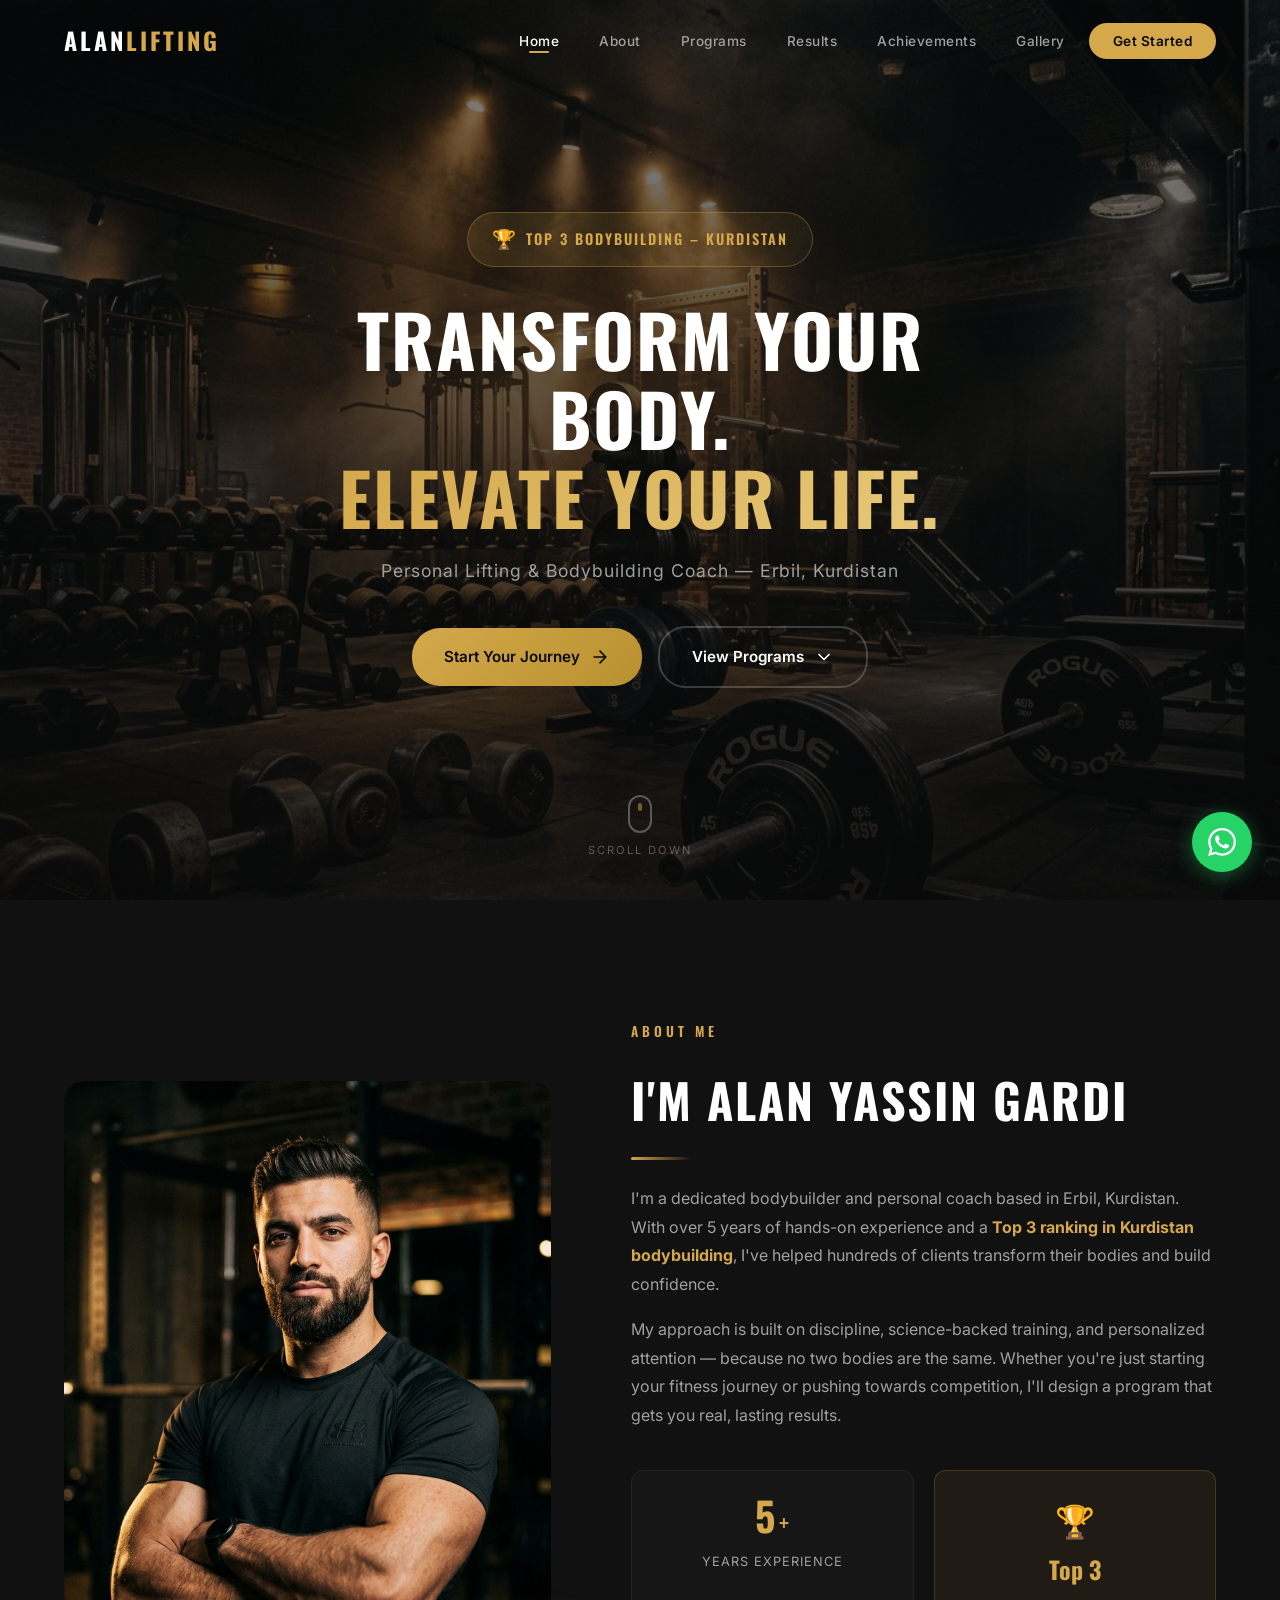
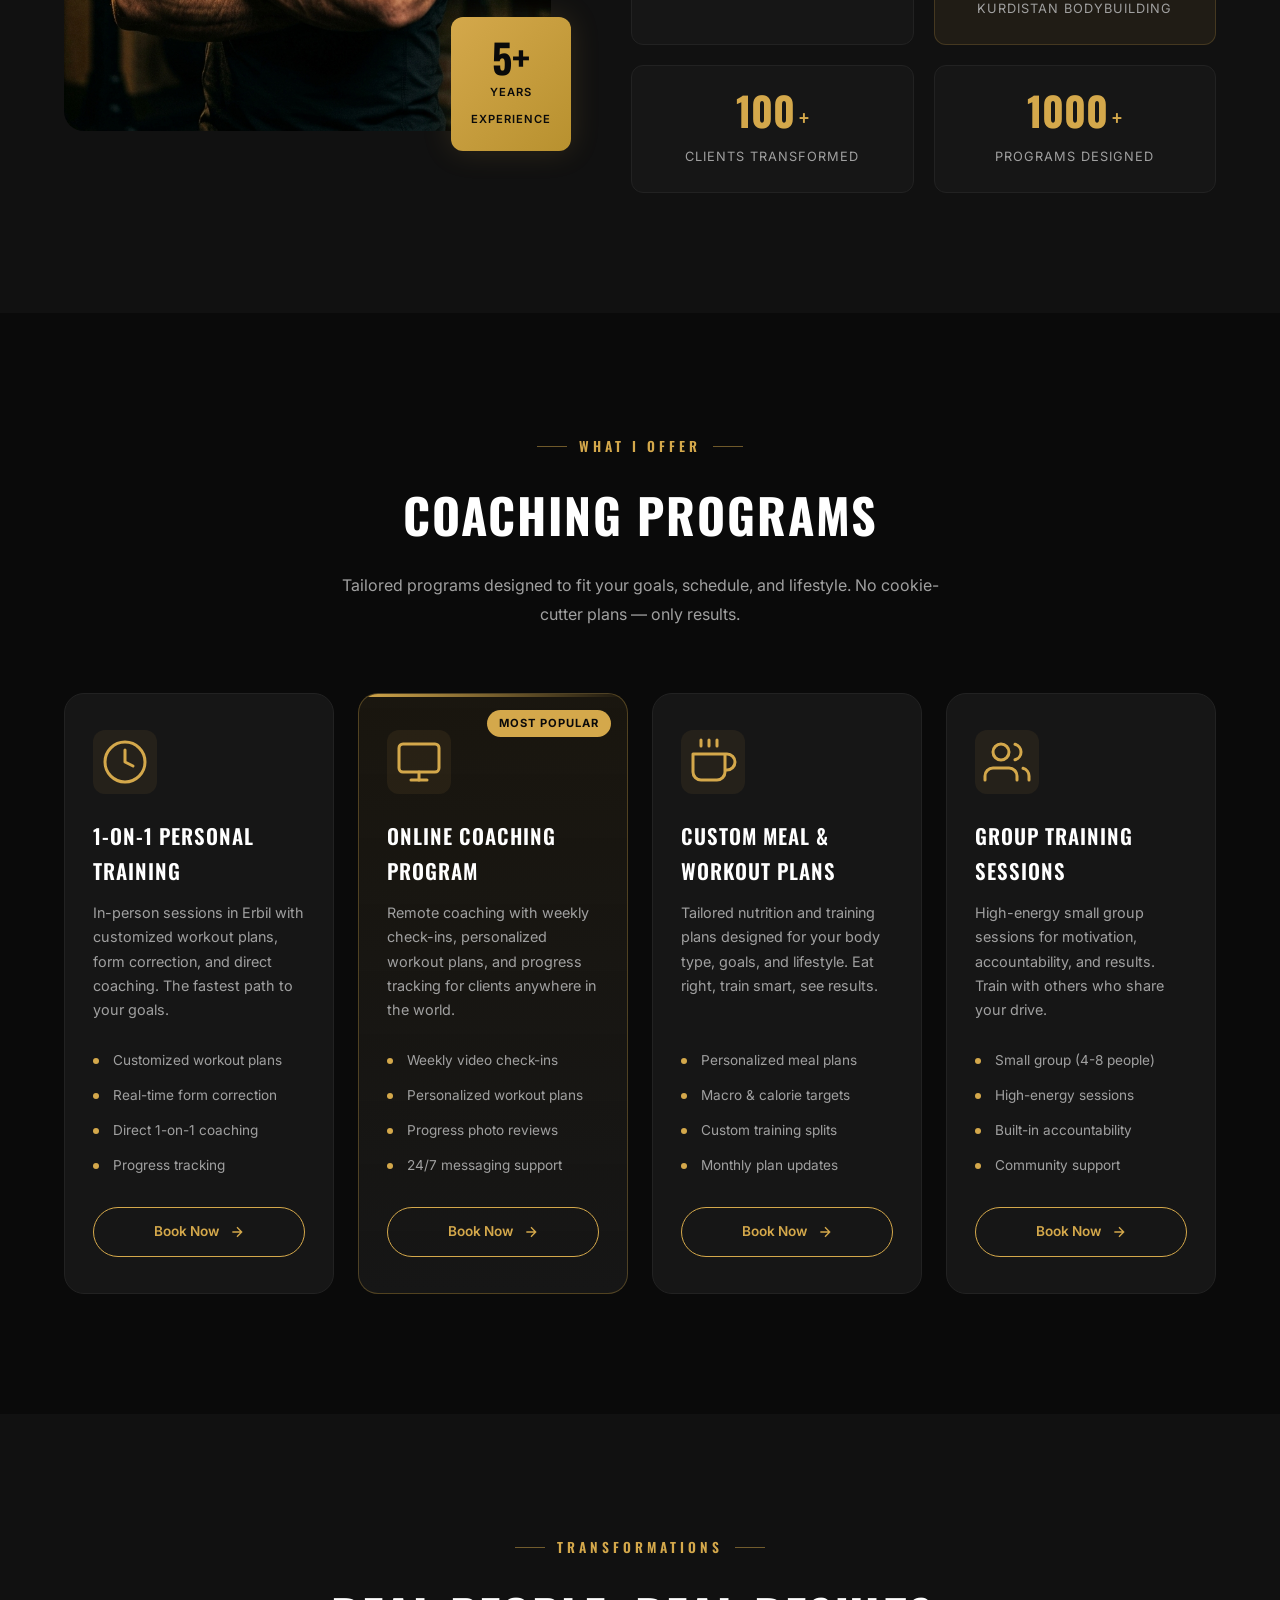
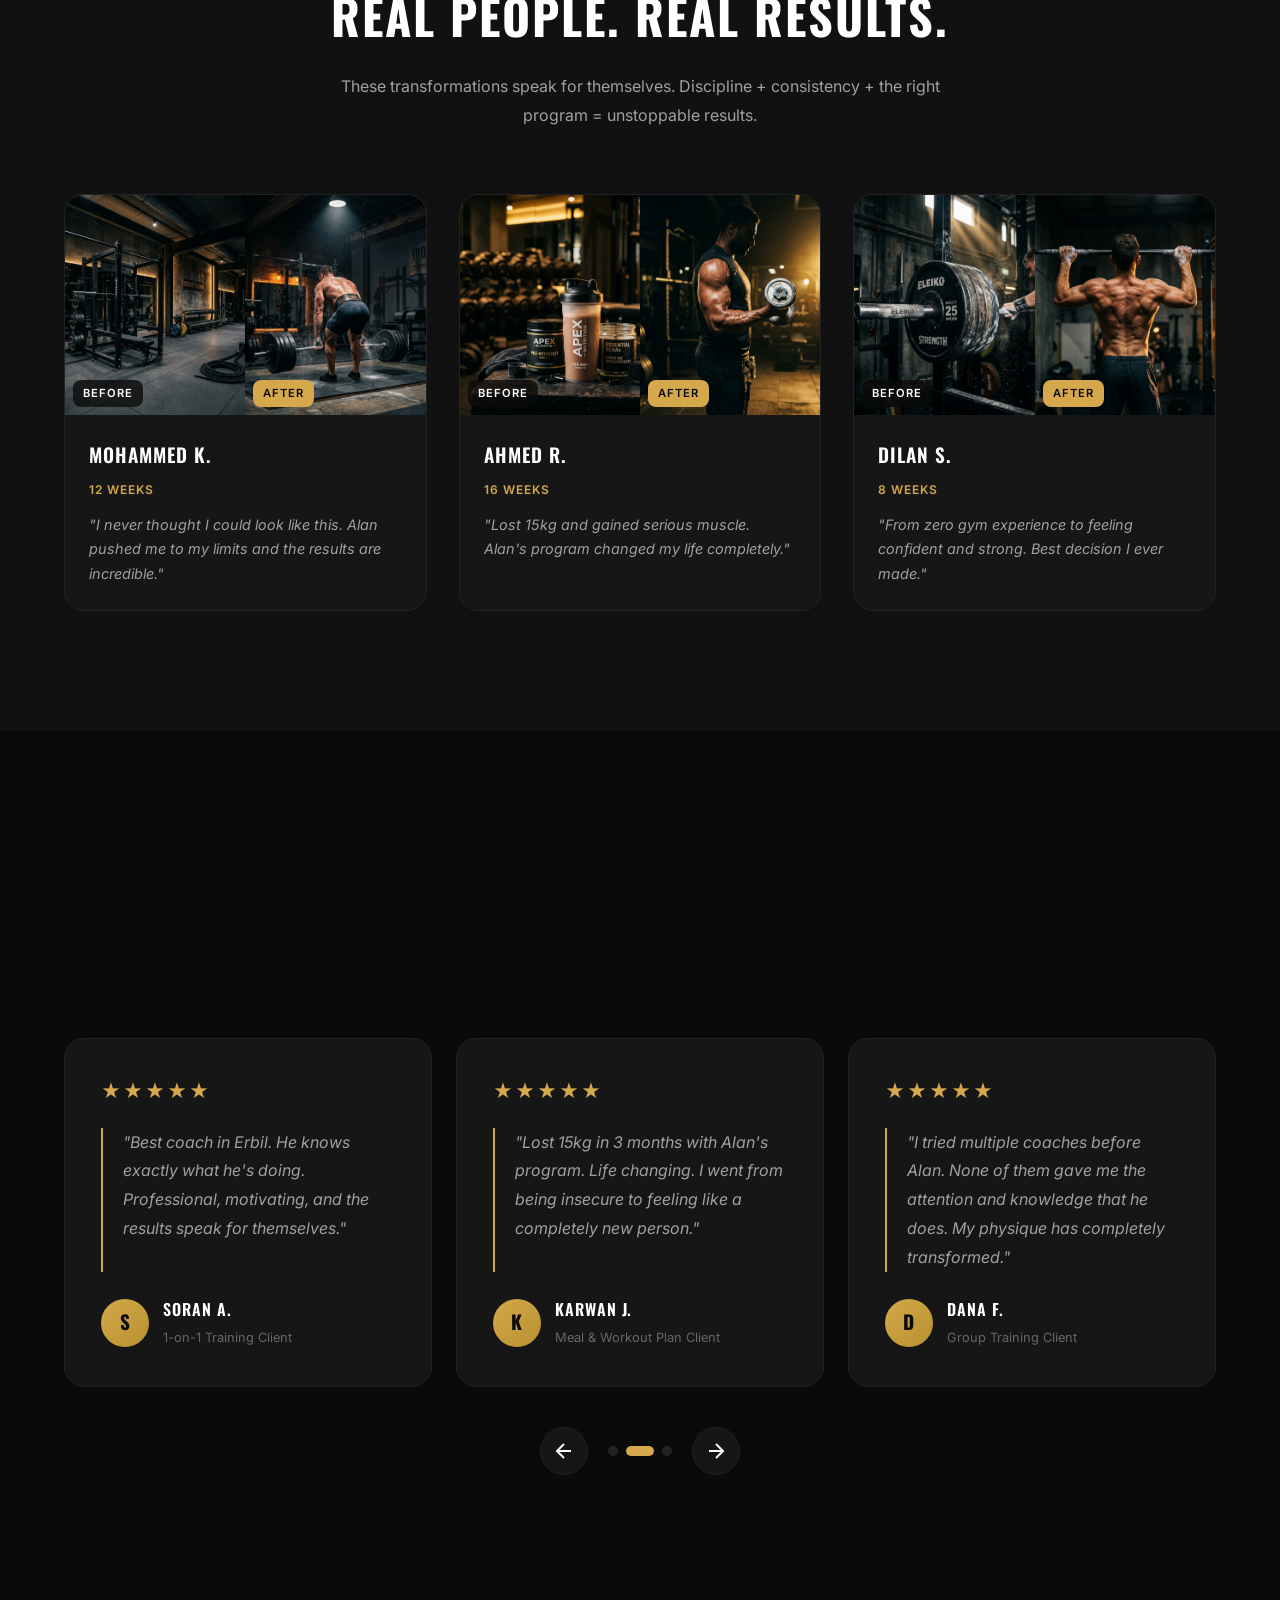
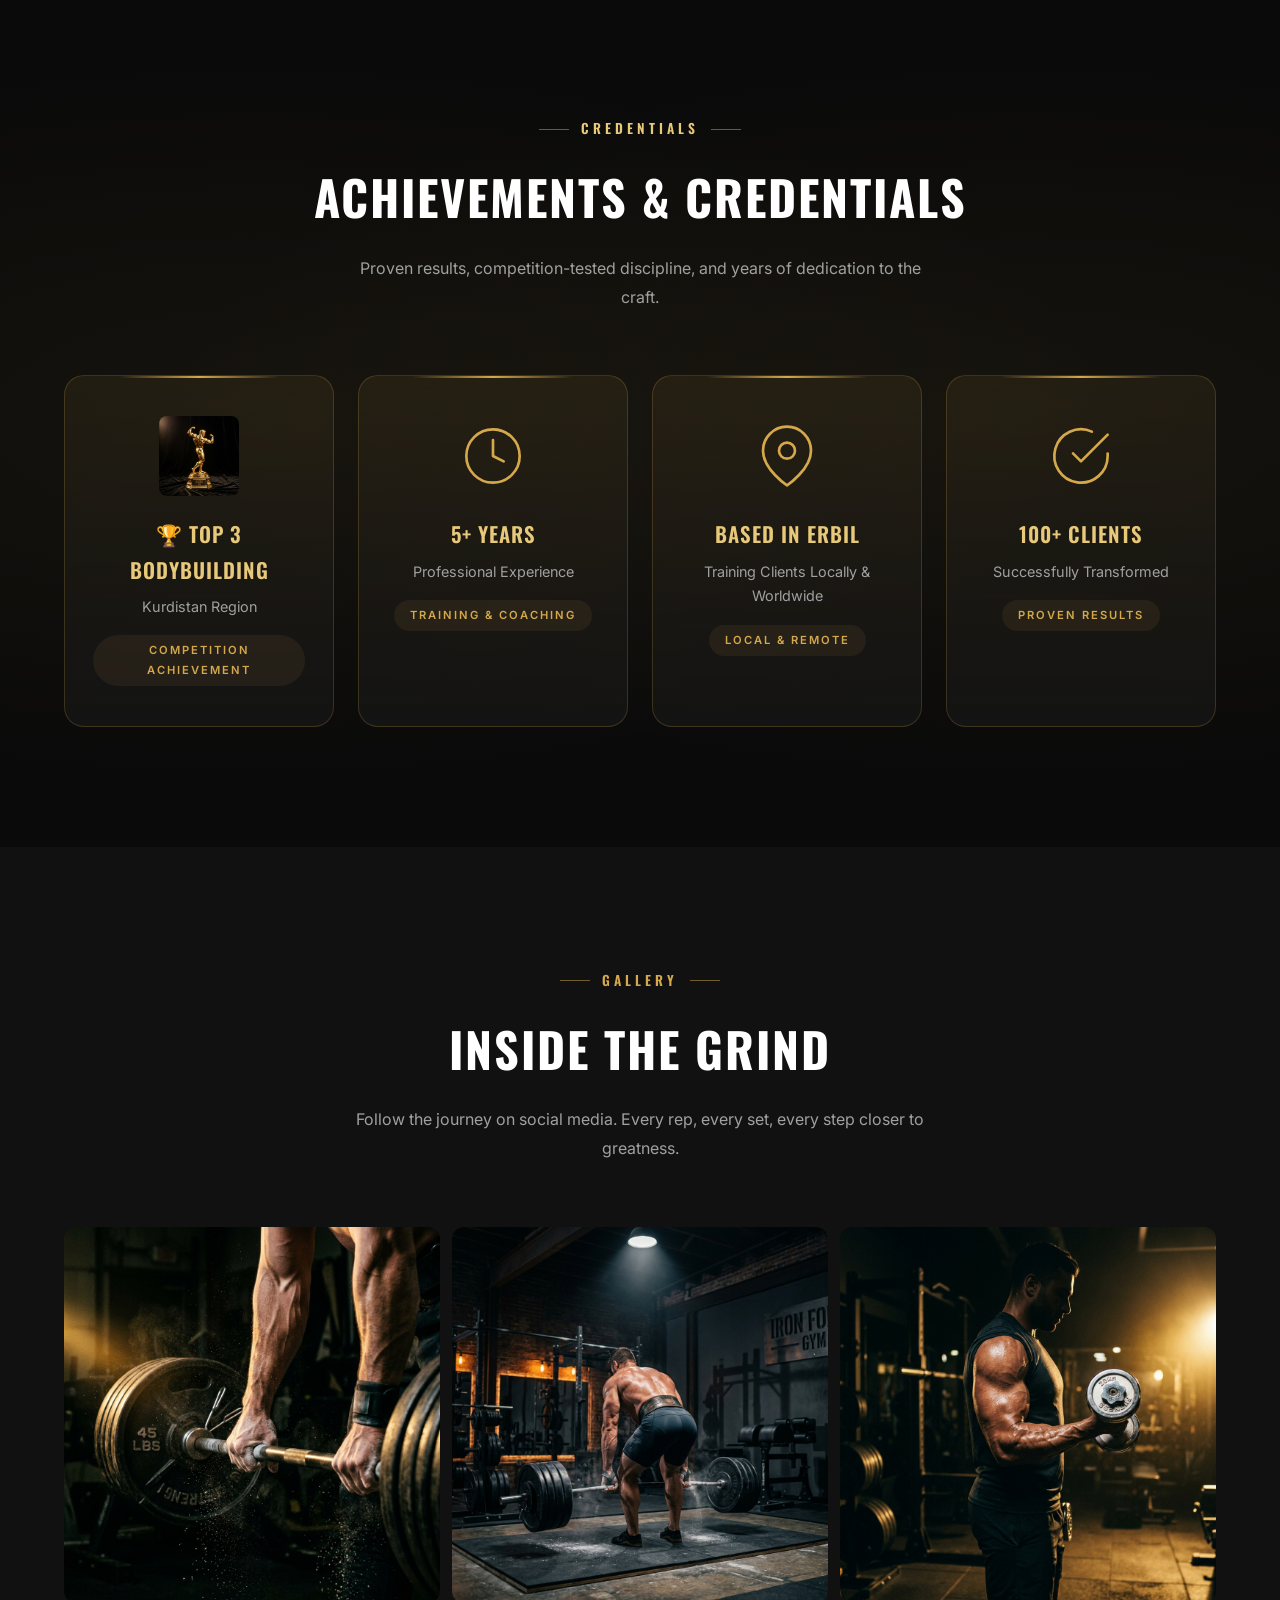
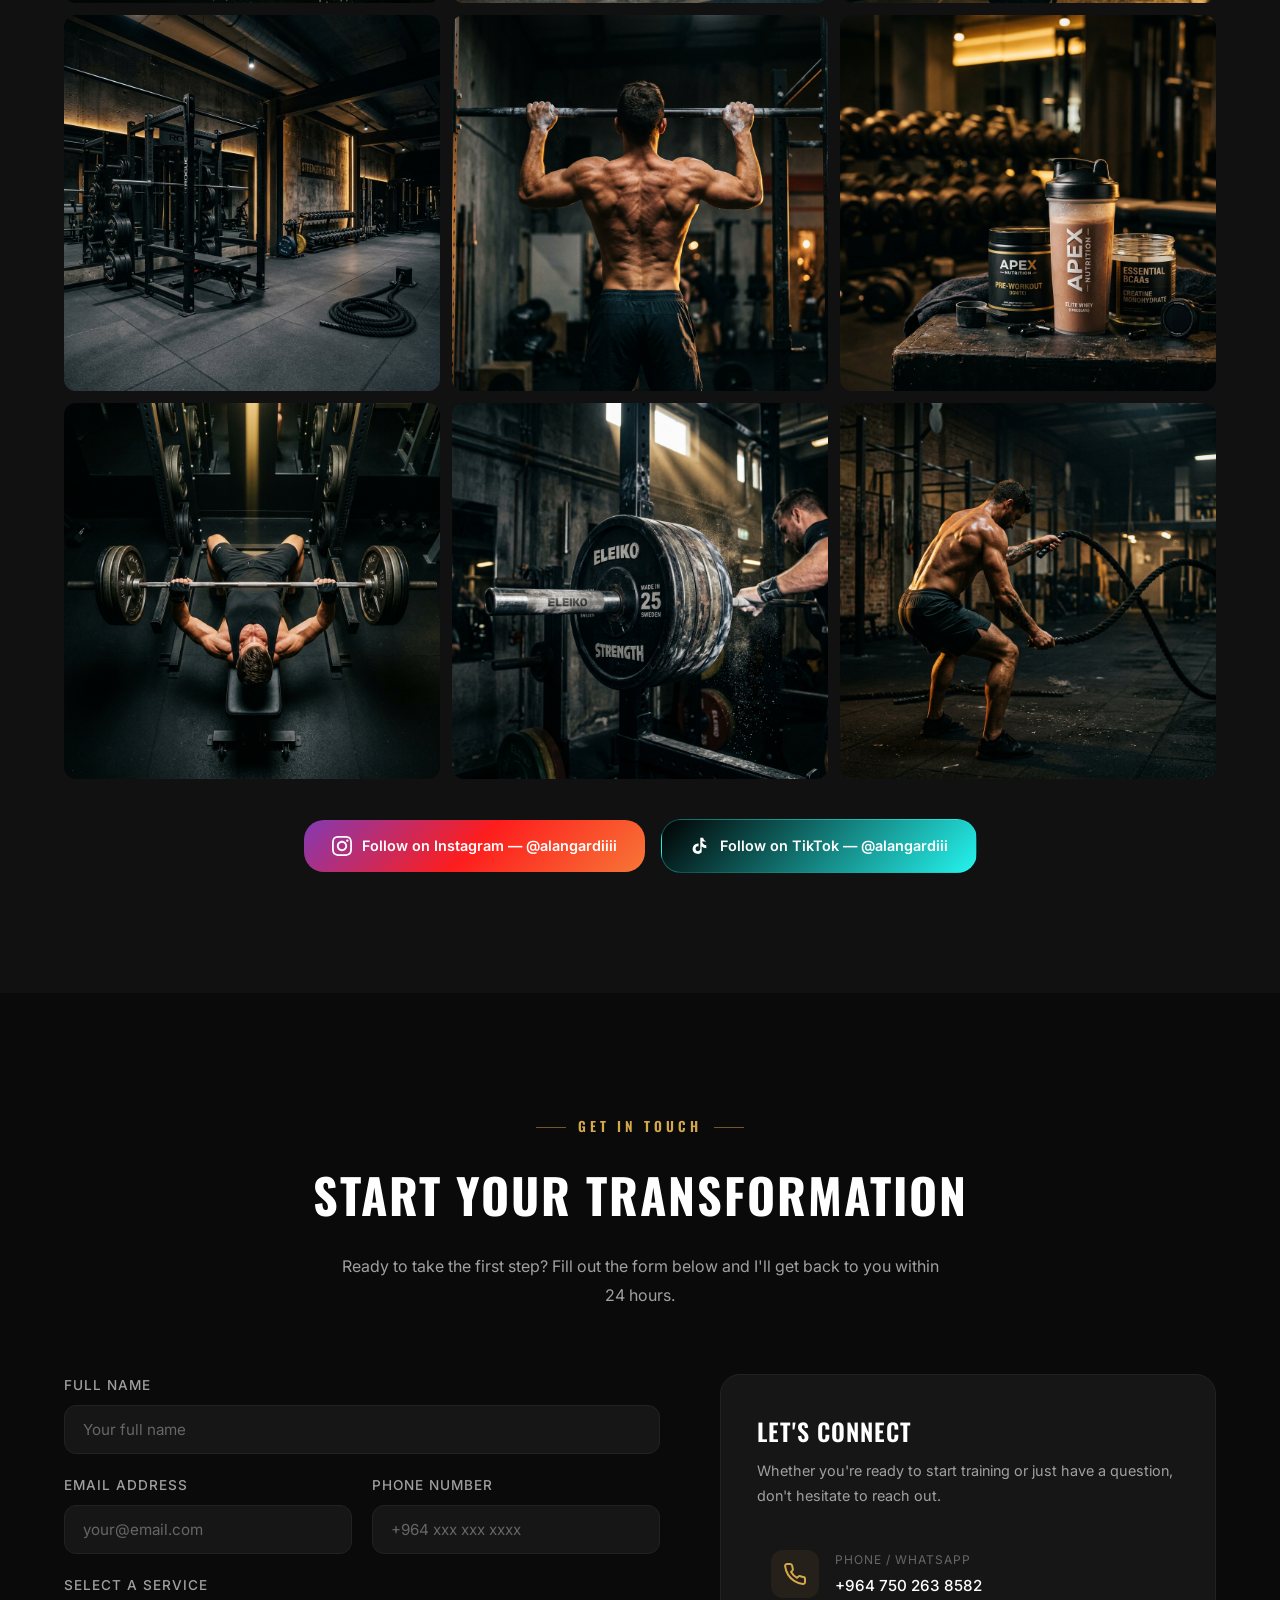
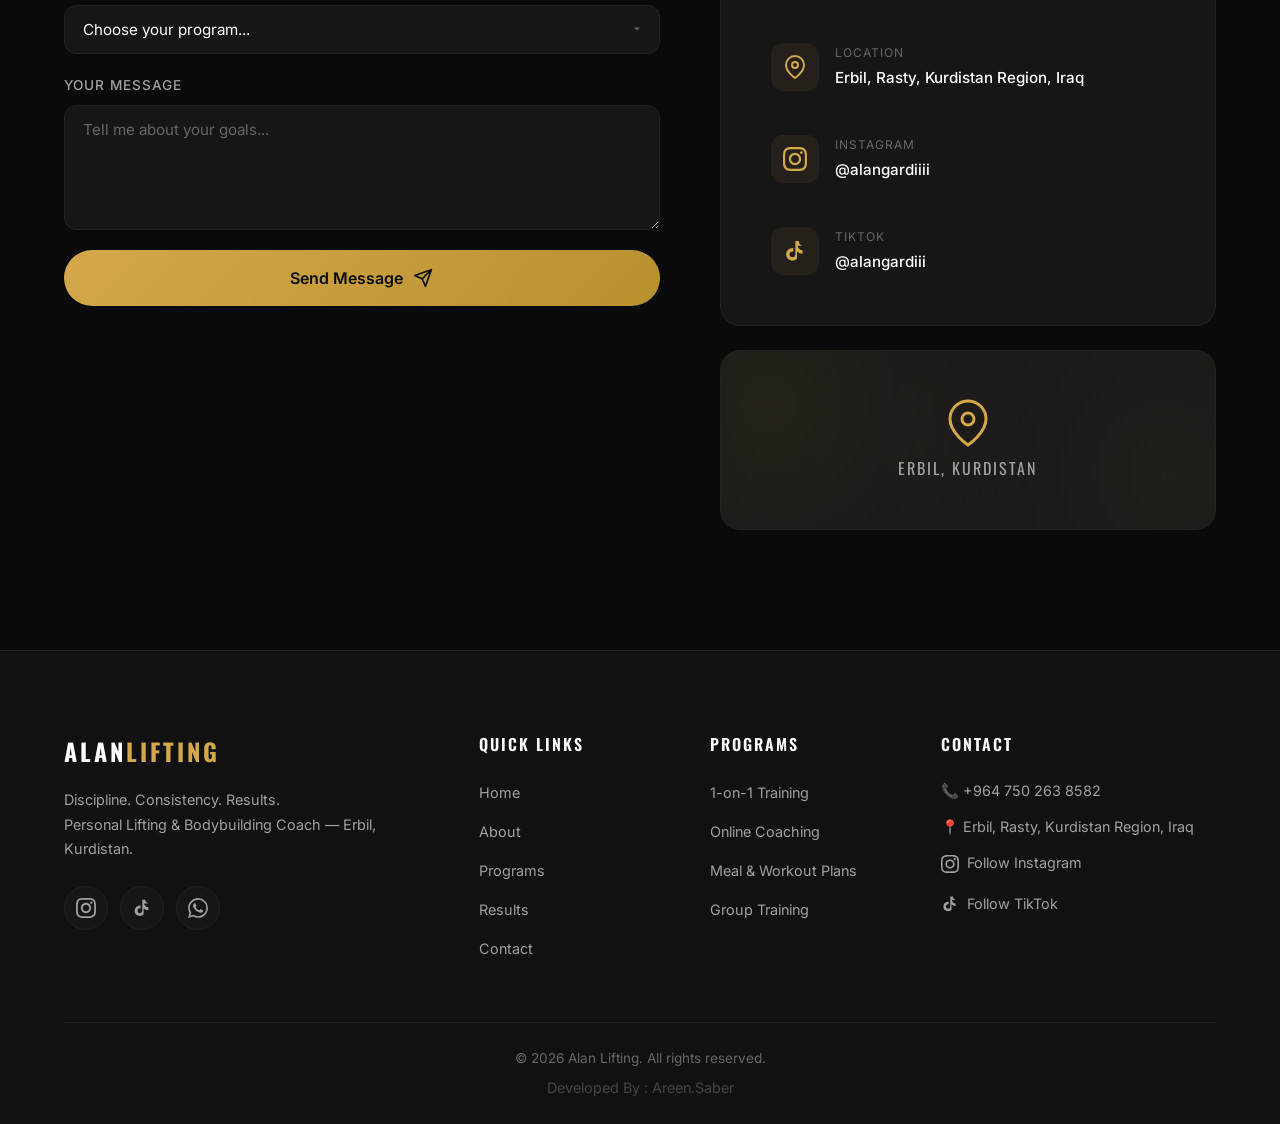
==== commit b1299f6c: "Update index.html" ====
--- a/index.html
+++ b/index.html
@@ -1,5 +1,5 @@
 
-vzf<!DOCTYPE html>
+<!DOCTYPE html>
 <html lang="en">
 <!-- 
   ======================================================
@@ -860,4 +860,4 @@
   Date:         June 2026
   Contact:      [Areen.saber@gmail.com]
   ====================================================== 
--->+-->
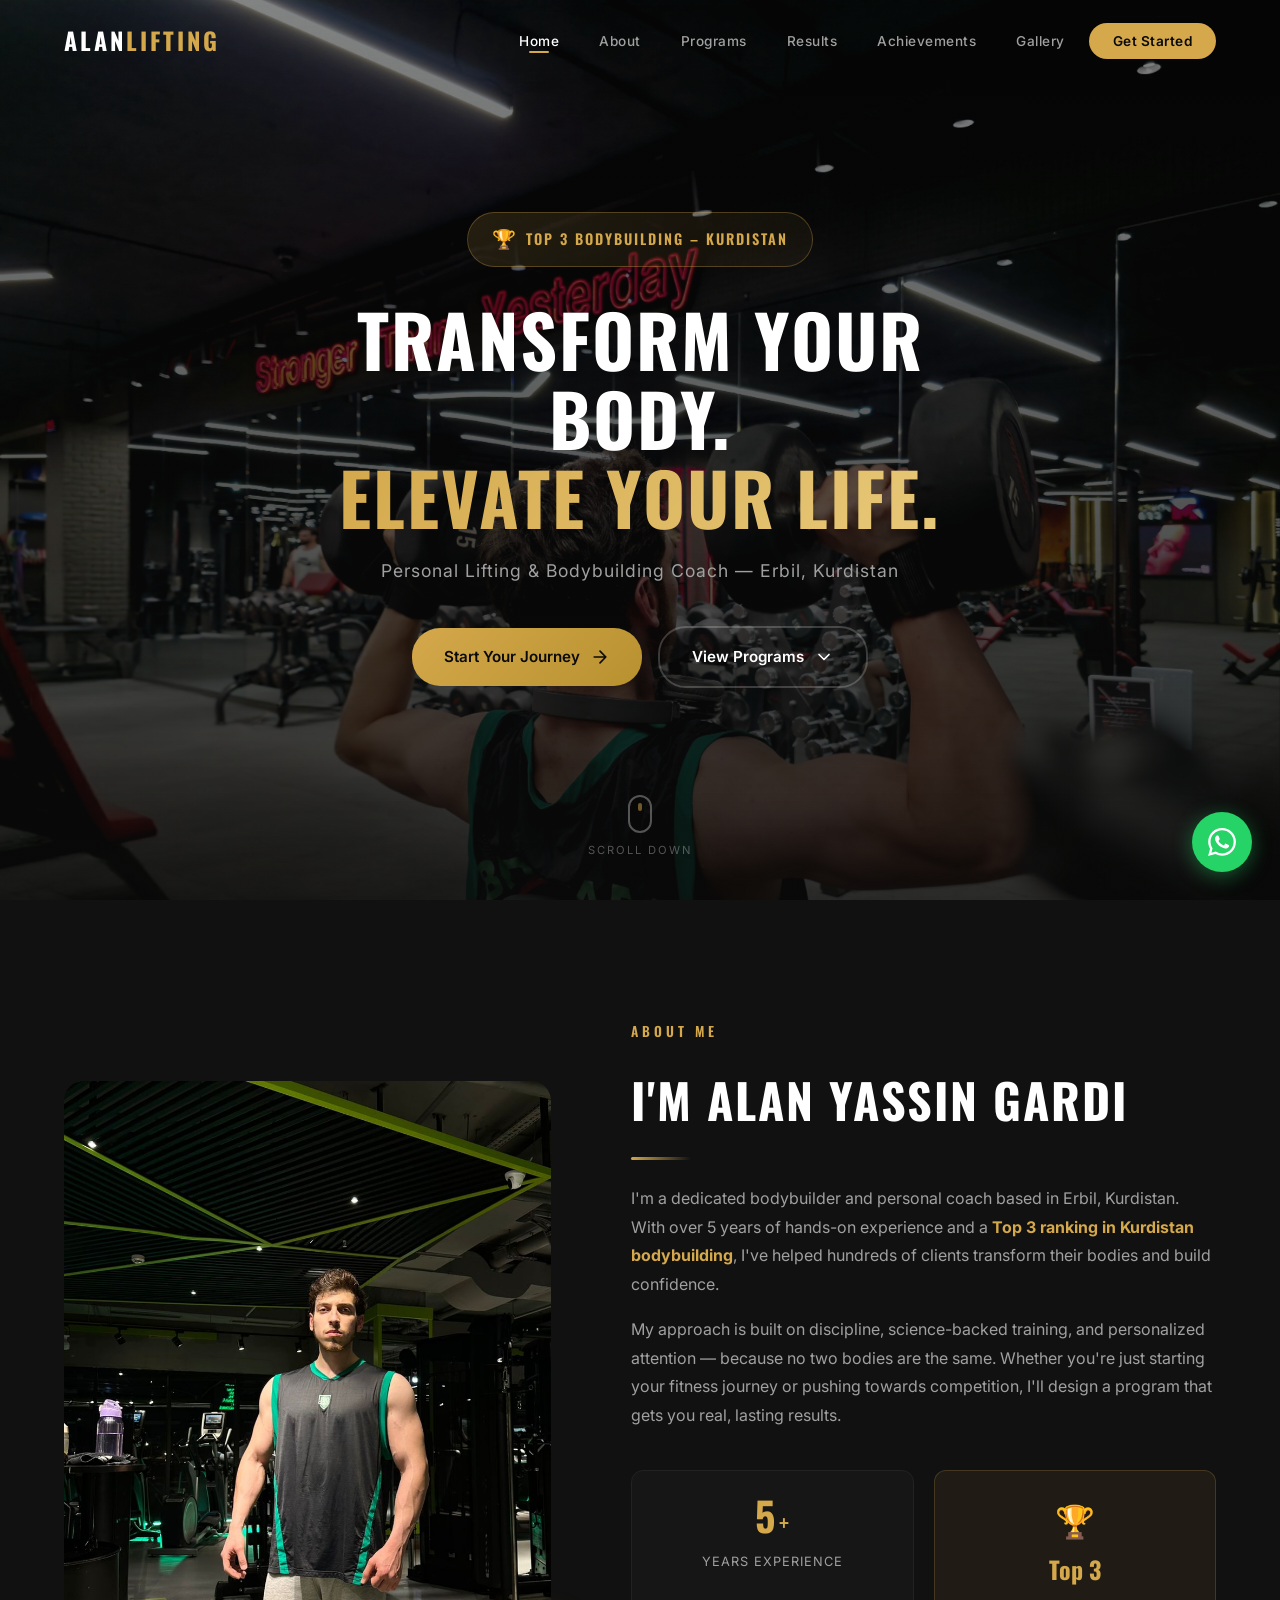
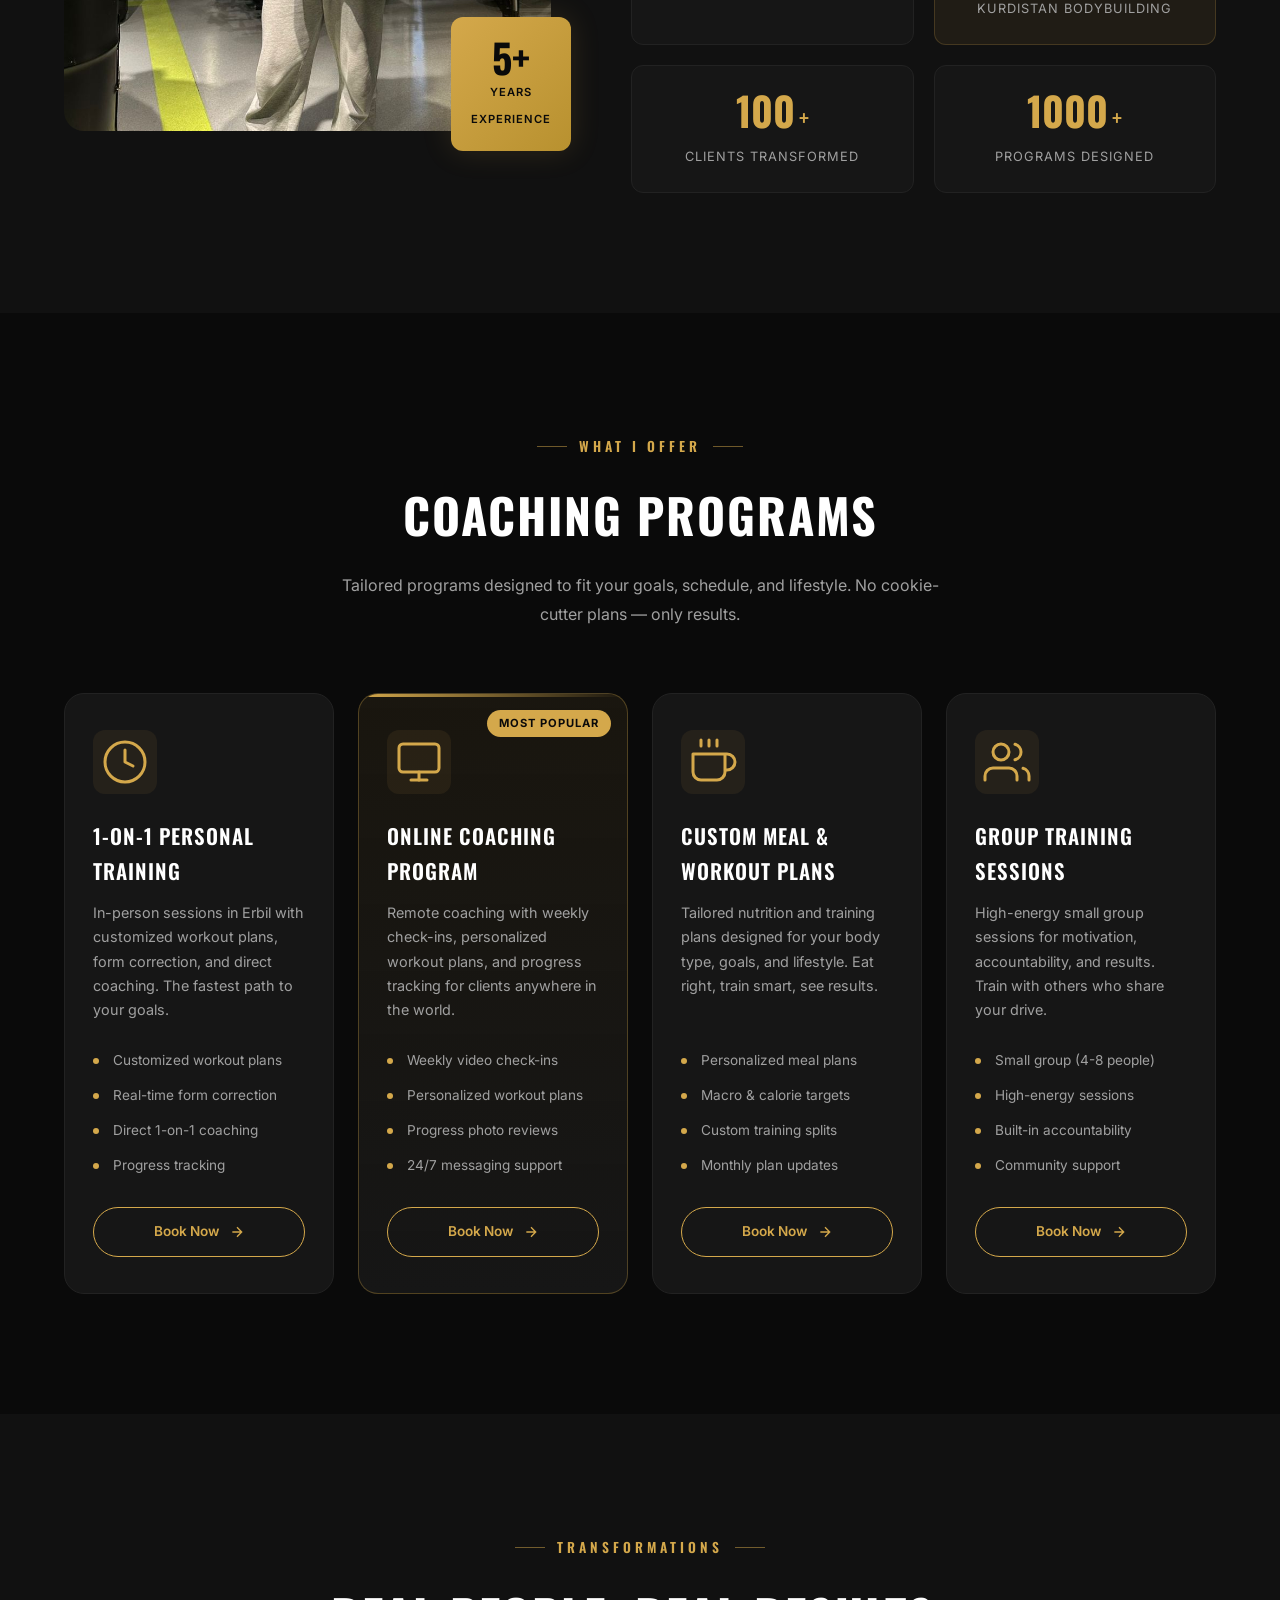
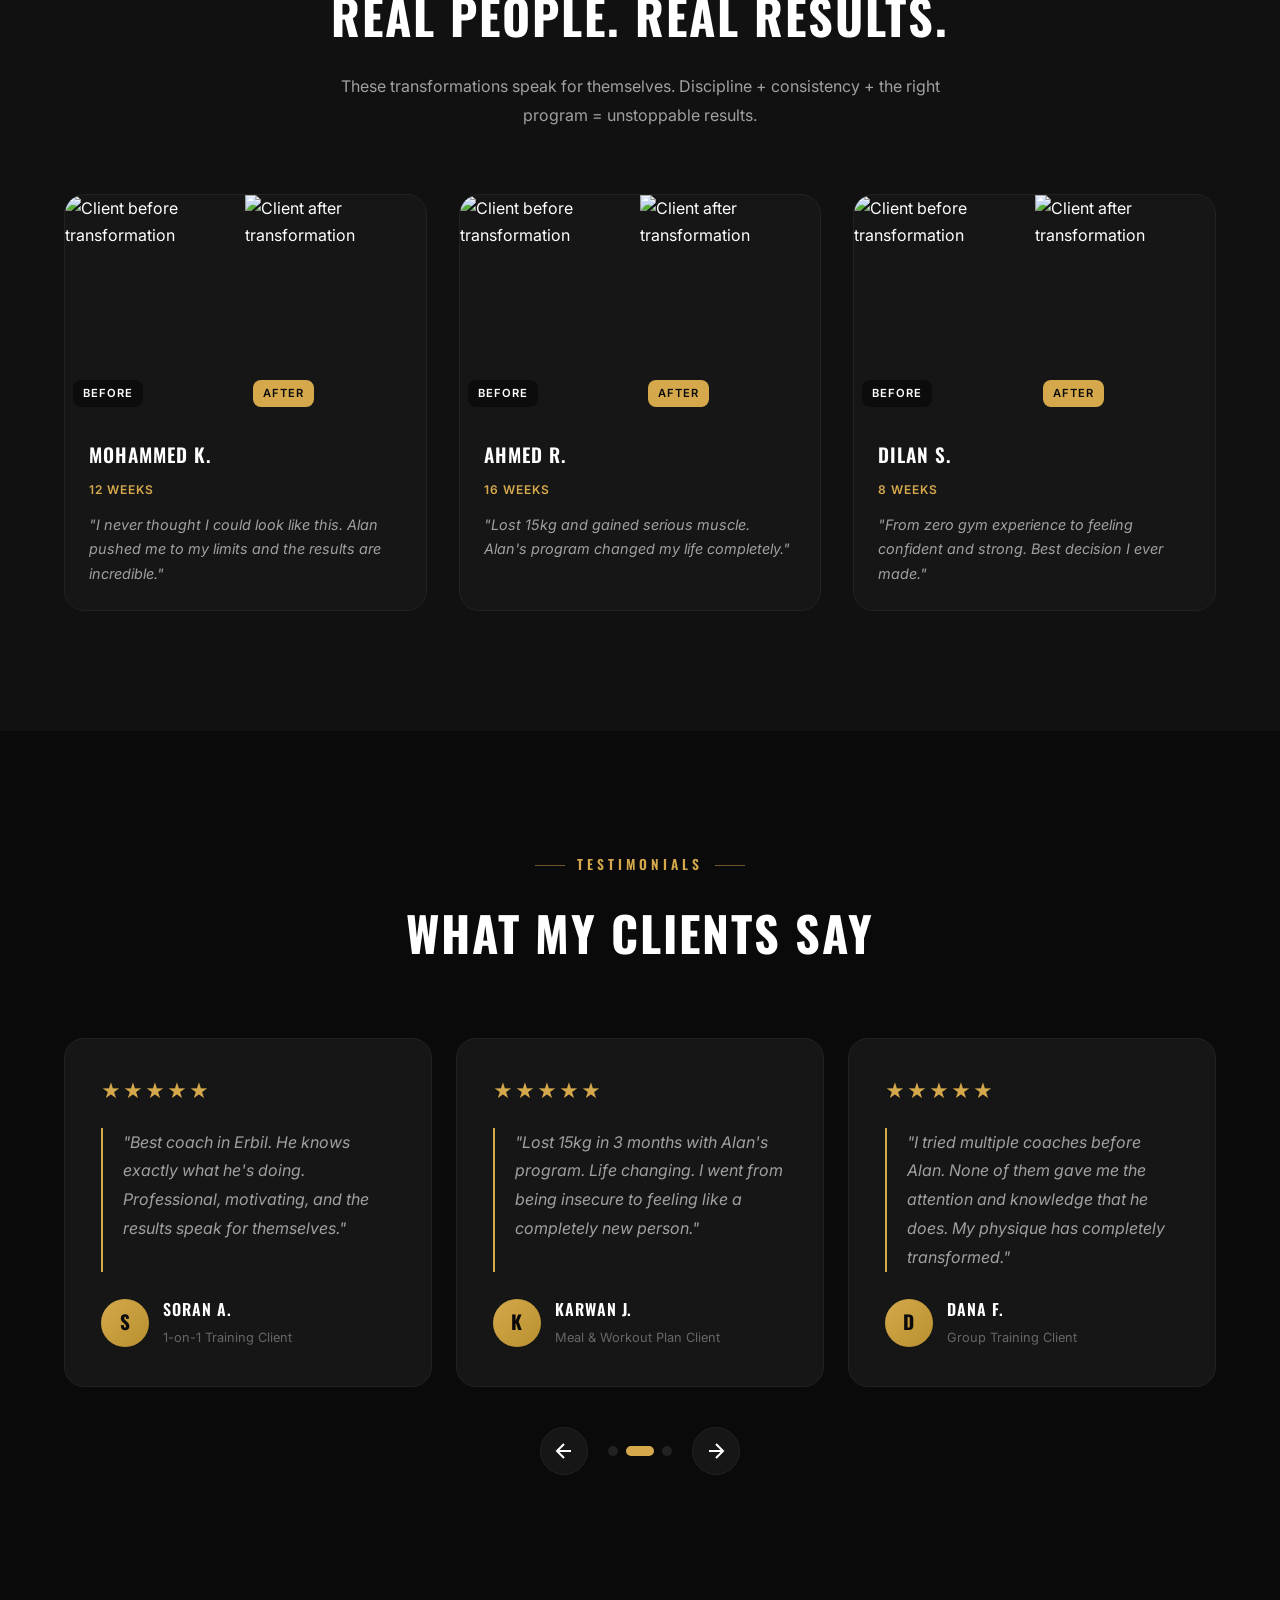
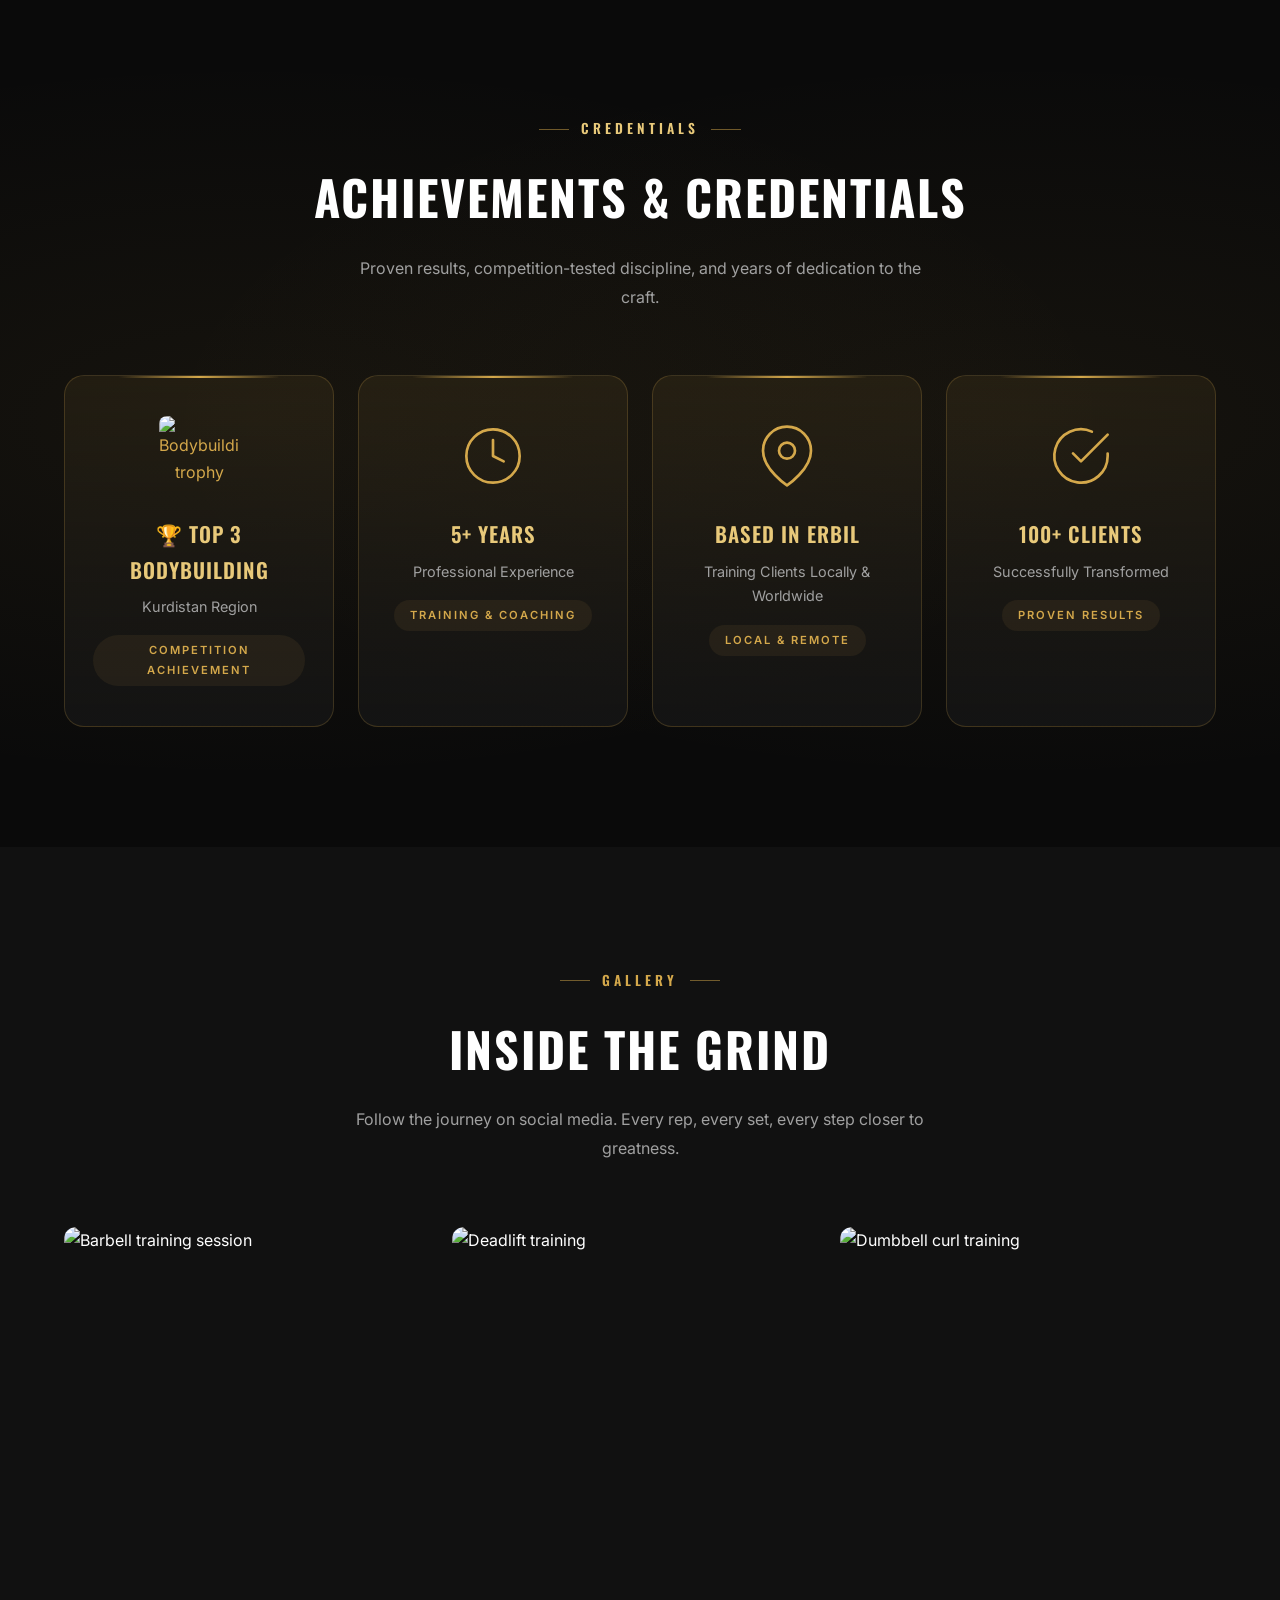
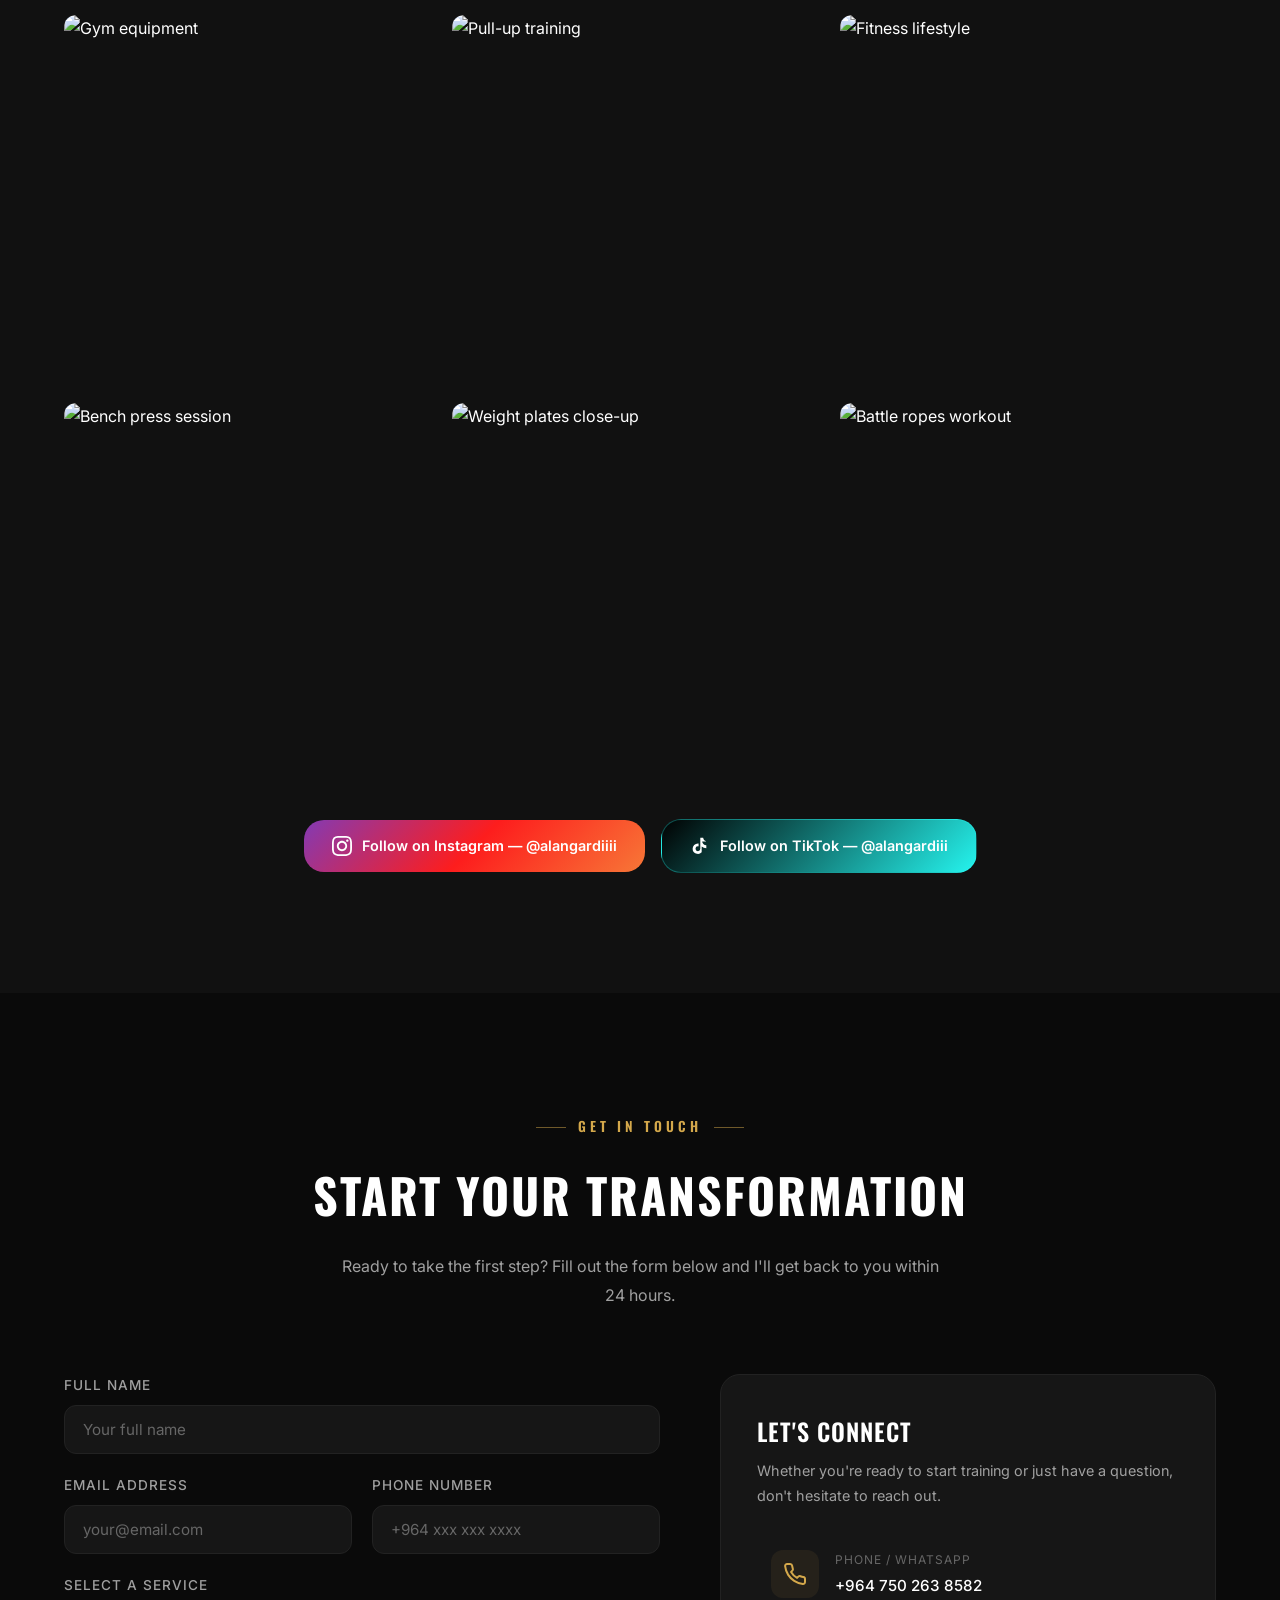
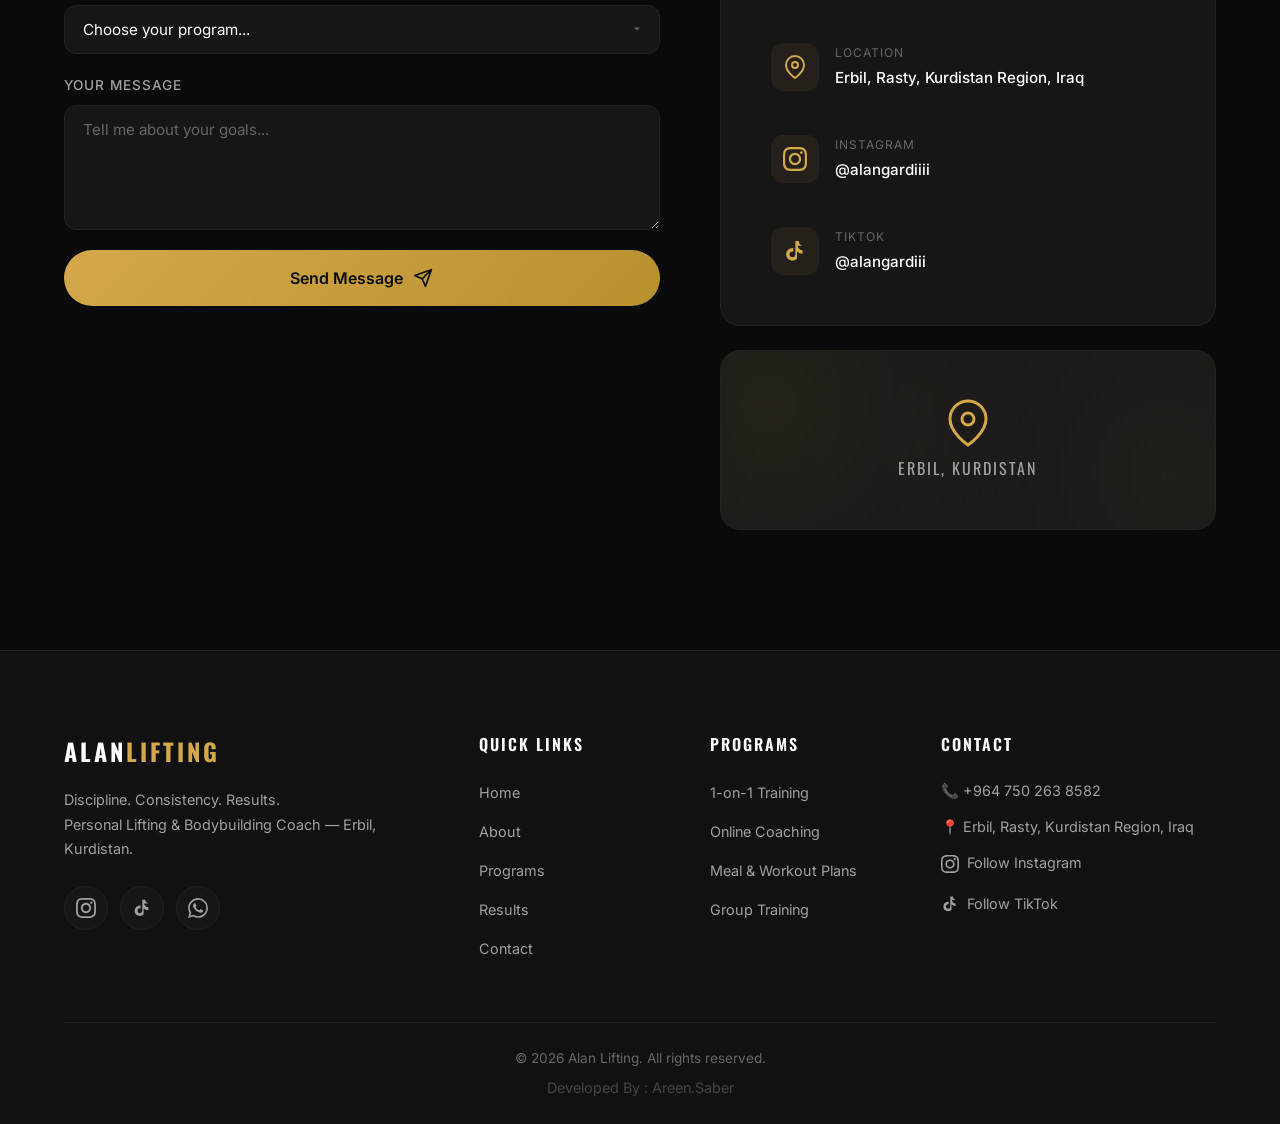
==== commit 4836c35b: "1" ====
--- a/index.html
+++ b/index.html
@@ -1,4 +1,3 @@
-
 <!DOCTYPE html>
 <html lang="en">
 <!-- 
@@ -10,6 +9,7 @@
   Contact:      [Areen.saber@gmail.com]
   ====================================================== 
 -->
+
 <head>
     <meta charset="UTF-8">
     <meta name="viewport" content="width=device-width, initial-scale=1.0">
@@ -26,7 +26,7 @@
         content="Transform your body with Alan Yassin Gardi — Top 3 bodybuilder in Kurdistan with 5+ years of experience. Personal training, online coaching, and custom plans in Erbil.">
     <meta property="og:type" content="website">
     <meta property="og:url" content="https://alanlifting.com">
-    <meta property="og:image" content="https://alanlifting.com/images/hero-bg.png">
+    <meta property="og:image" content="https://alanlifting.com/images/background.jpg">
     <meta property="og:site_name" content="Alan Lifting">
 
     <!-- Twitter Card -->
@@ -34,7 +34,7 @@
     <meta name="twitter:title" content="Alan Lifting | Personal Lifting & Gym Coach in Erbil">
     <meta name="twitter:description"
         content="Transform your body with Alan Yassin Gardi — Top 3 bodybuilder in Kurdistan with 5+ years of experience.">
-    <meta name="twitter:image" content="https://alanlifting.com/images/hero-bg.png">
+    <meta name="twitter:image" content="https://alanlifting.com/images/background.jpg">
 
     <!-- Favicon -->
     <link rel="icon" type="image/svg+xml"
@@ -86,7 +86,7 @@
     <!-- ===== HERO SECTION ===== -->
     <section id="home" class="hero">
         <div class="hero-bg-wrapper">
-            <div class="hero-bg" style="background-image: url('images/hero-bg.png')"></div>
+            <div class="hero-bg" style="background-image: url('images/background.jpg')"></div>
             <div class="hero-overlay"></div>
         </div>
         <div class="hero-content">
@@ -130,7 +130,7 @@
             <div class="about-grid">
                 <div class="about-image-wrapper animate-on-scroll">
                     <div class="about-image-frame">
-                        <img src="images/coach.png" alt="Alan Yassin Gardi - Personal Fitness Coach in Erbil"
+                        <img src="images/coach.jpeg" alt="Alan Yassin Gardi - Personal Fitness Coach in Erbil"
                             loading="lazy">
                         <div class="about-image-accent"></div>
                     </div>
@@ -860,4 +860,4 @@
   Date:         June 2026
   Contact:      [Areen.saber@gmail.com]
   ====================================================== 
--->
+-->
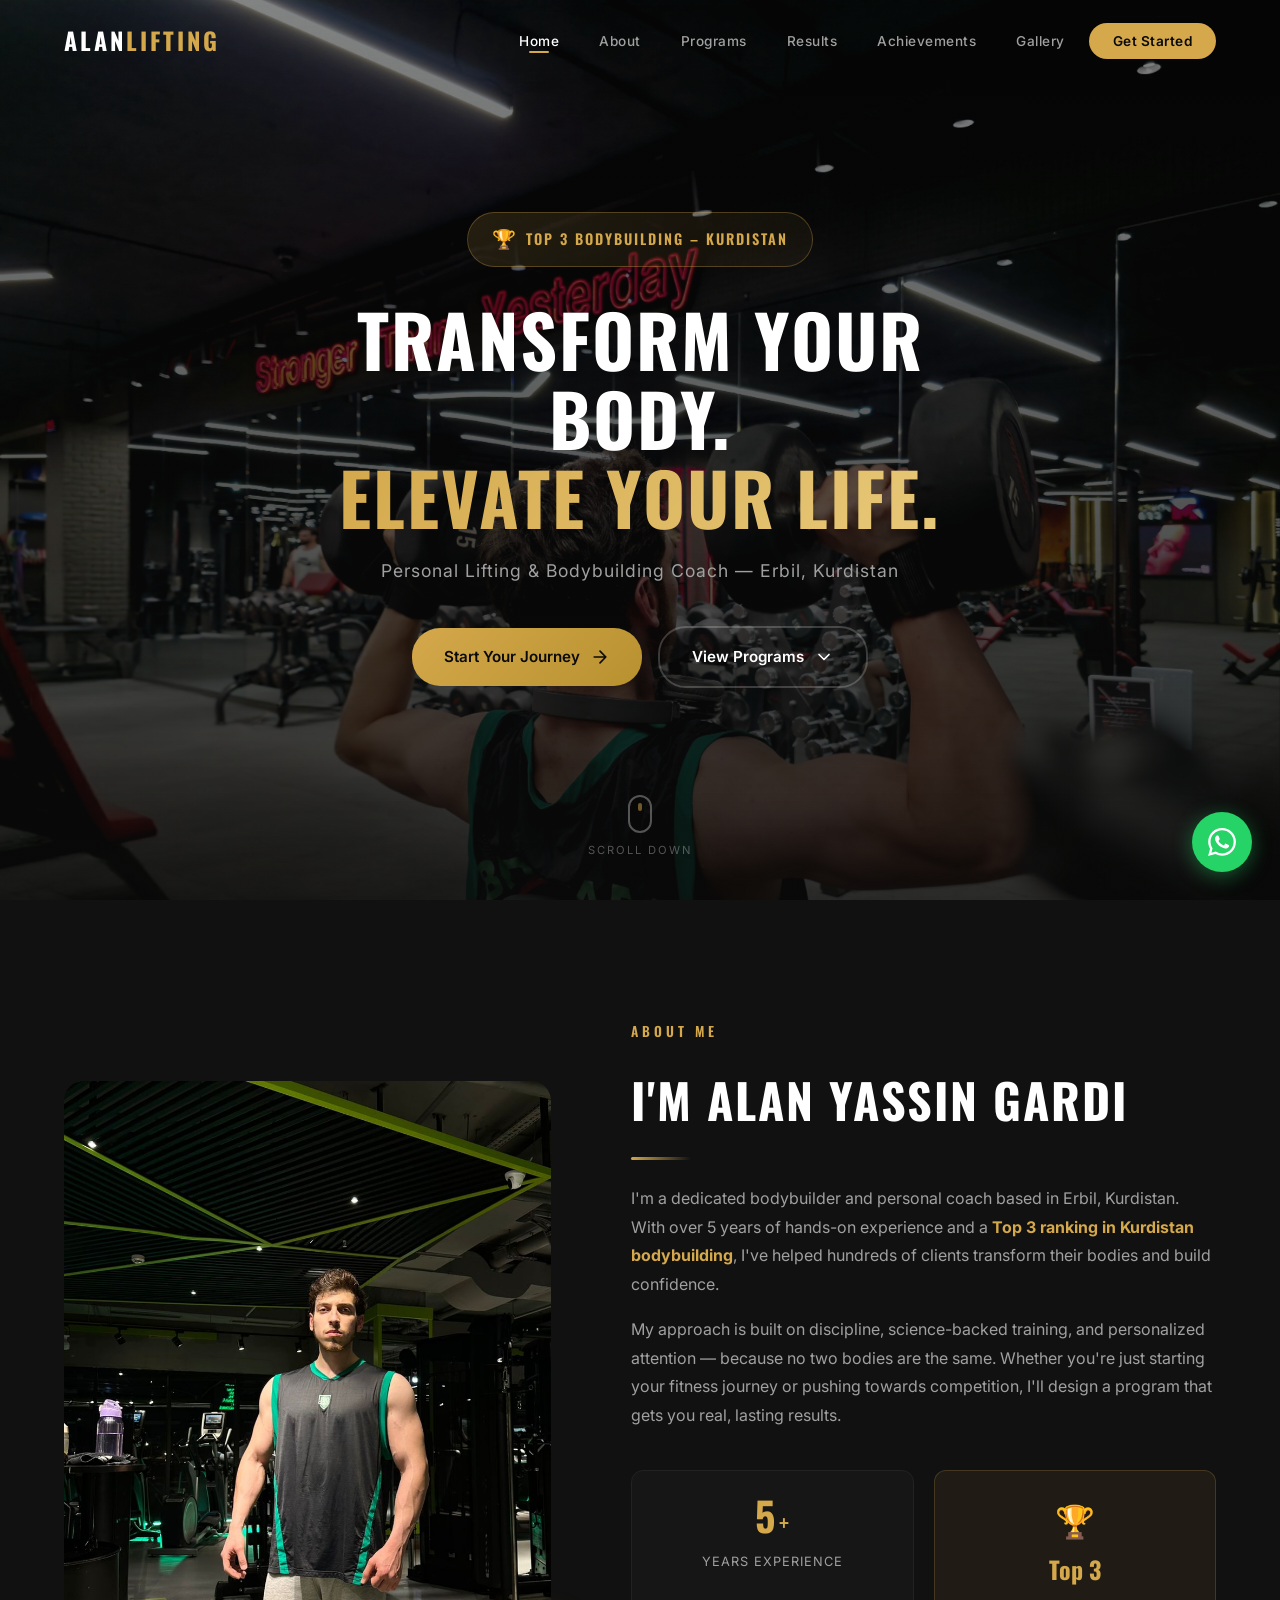
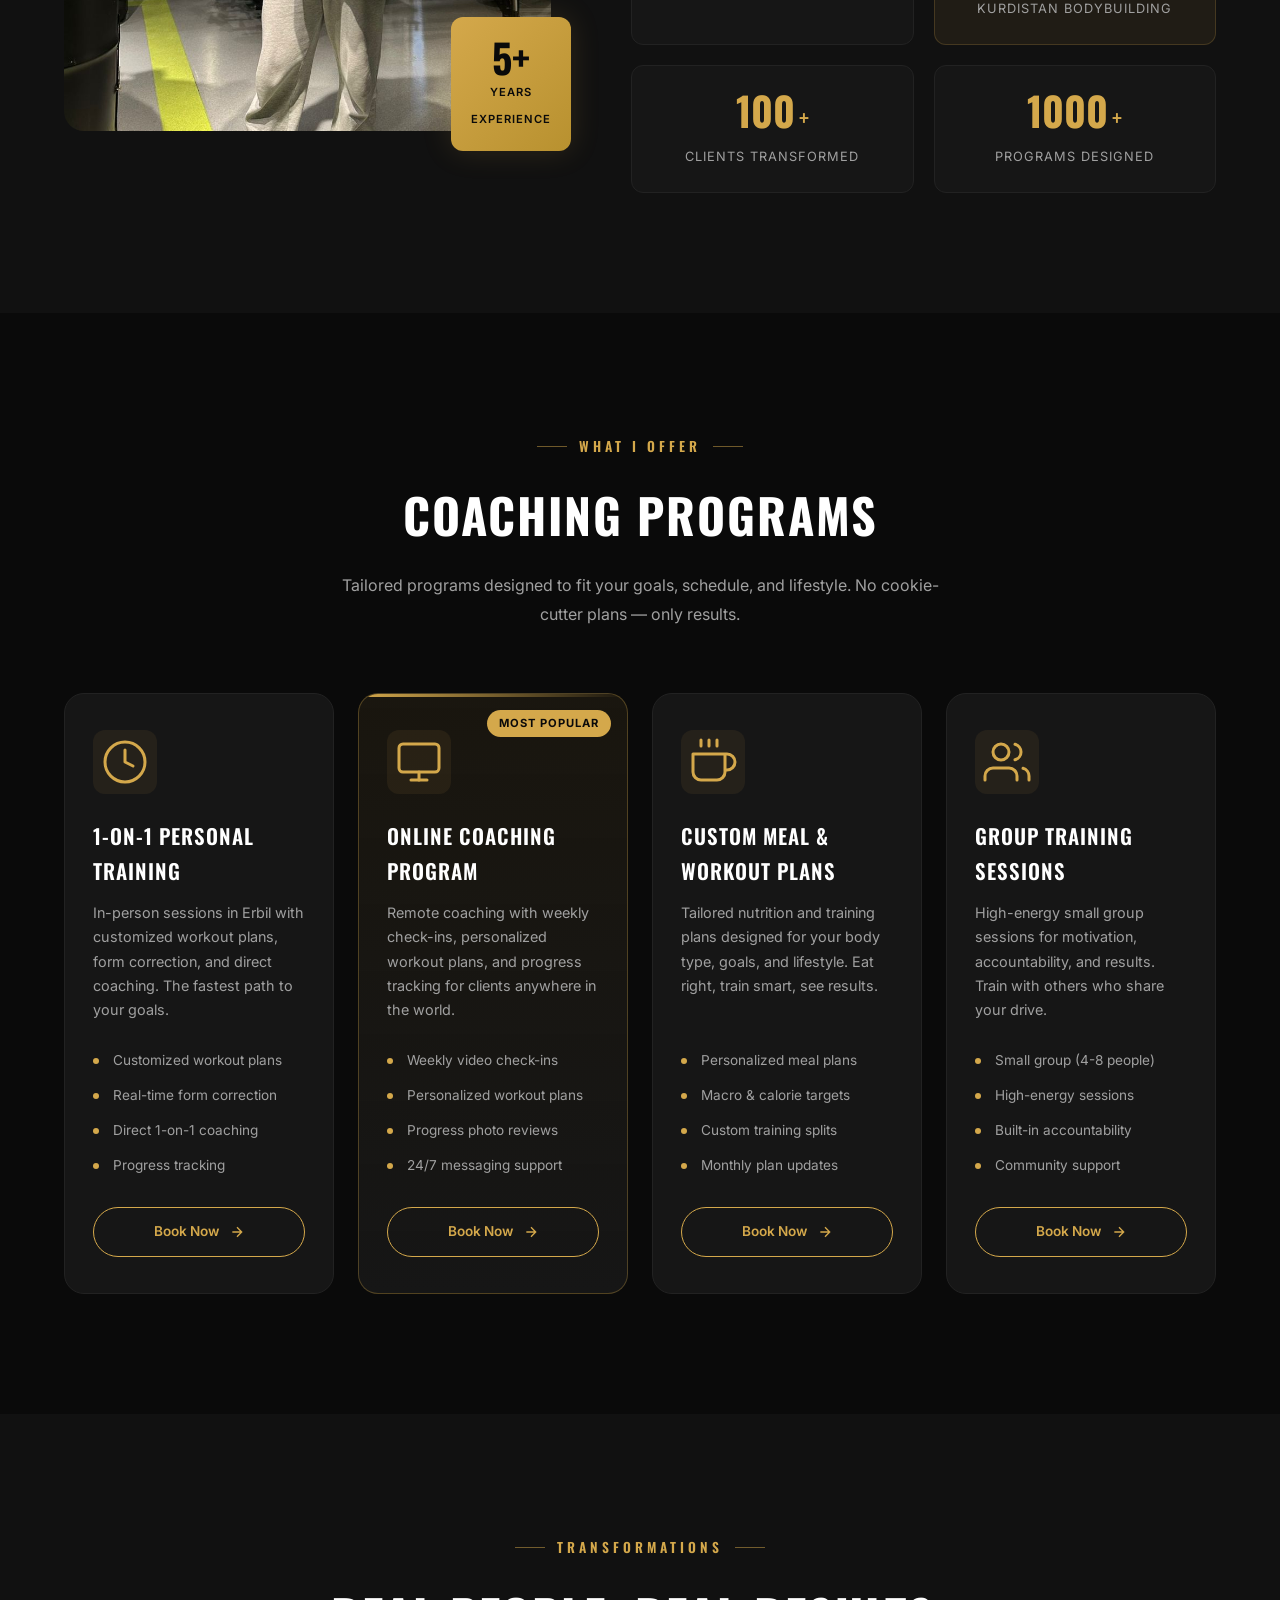
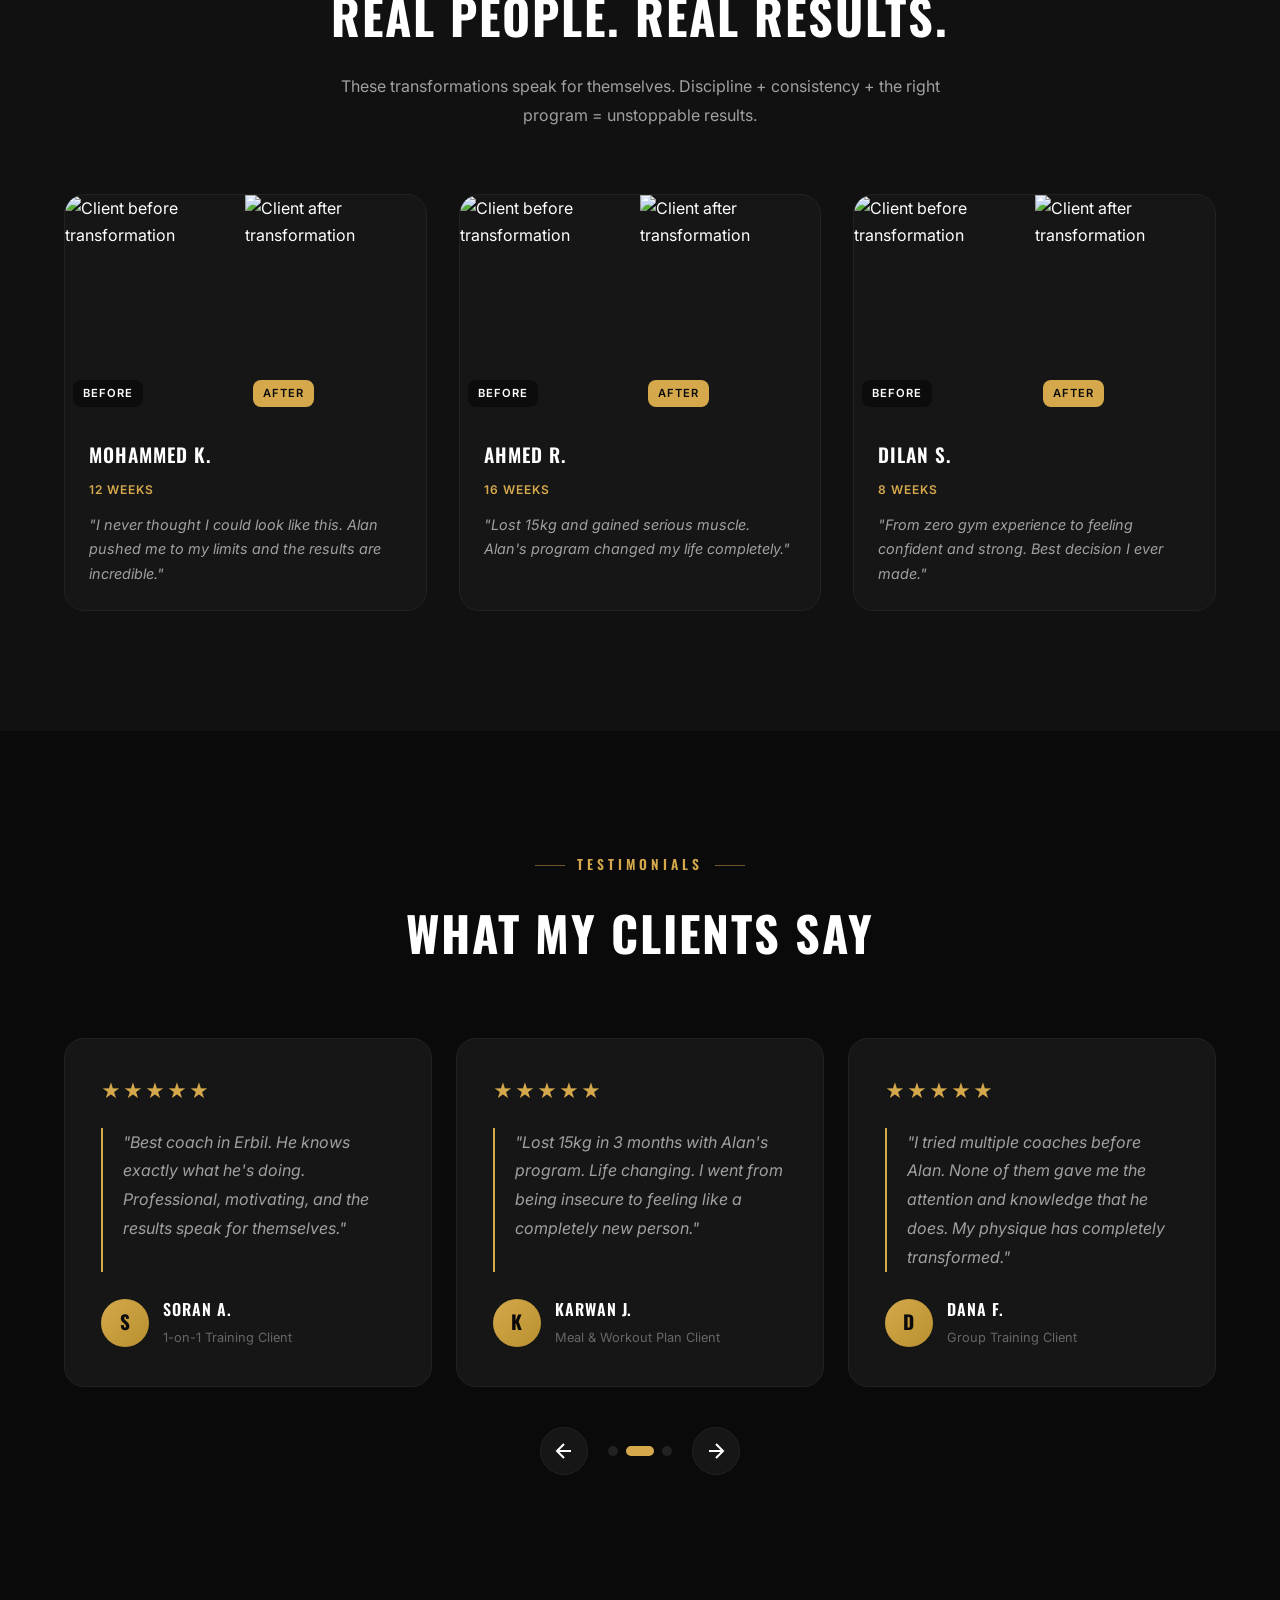
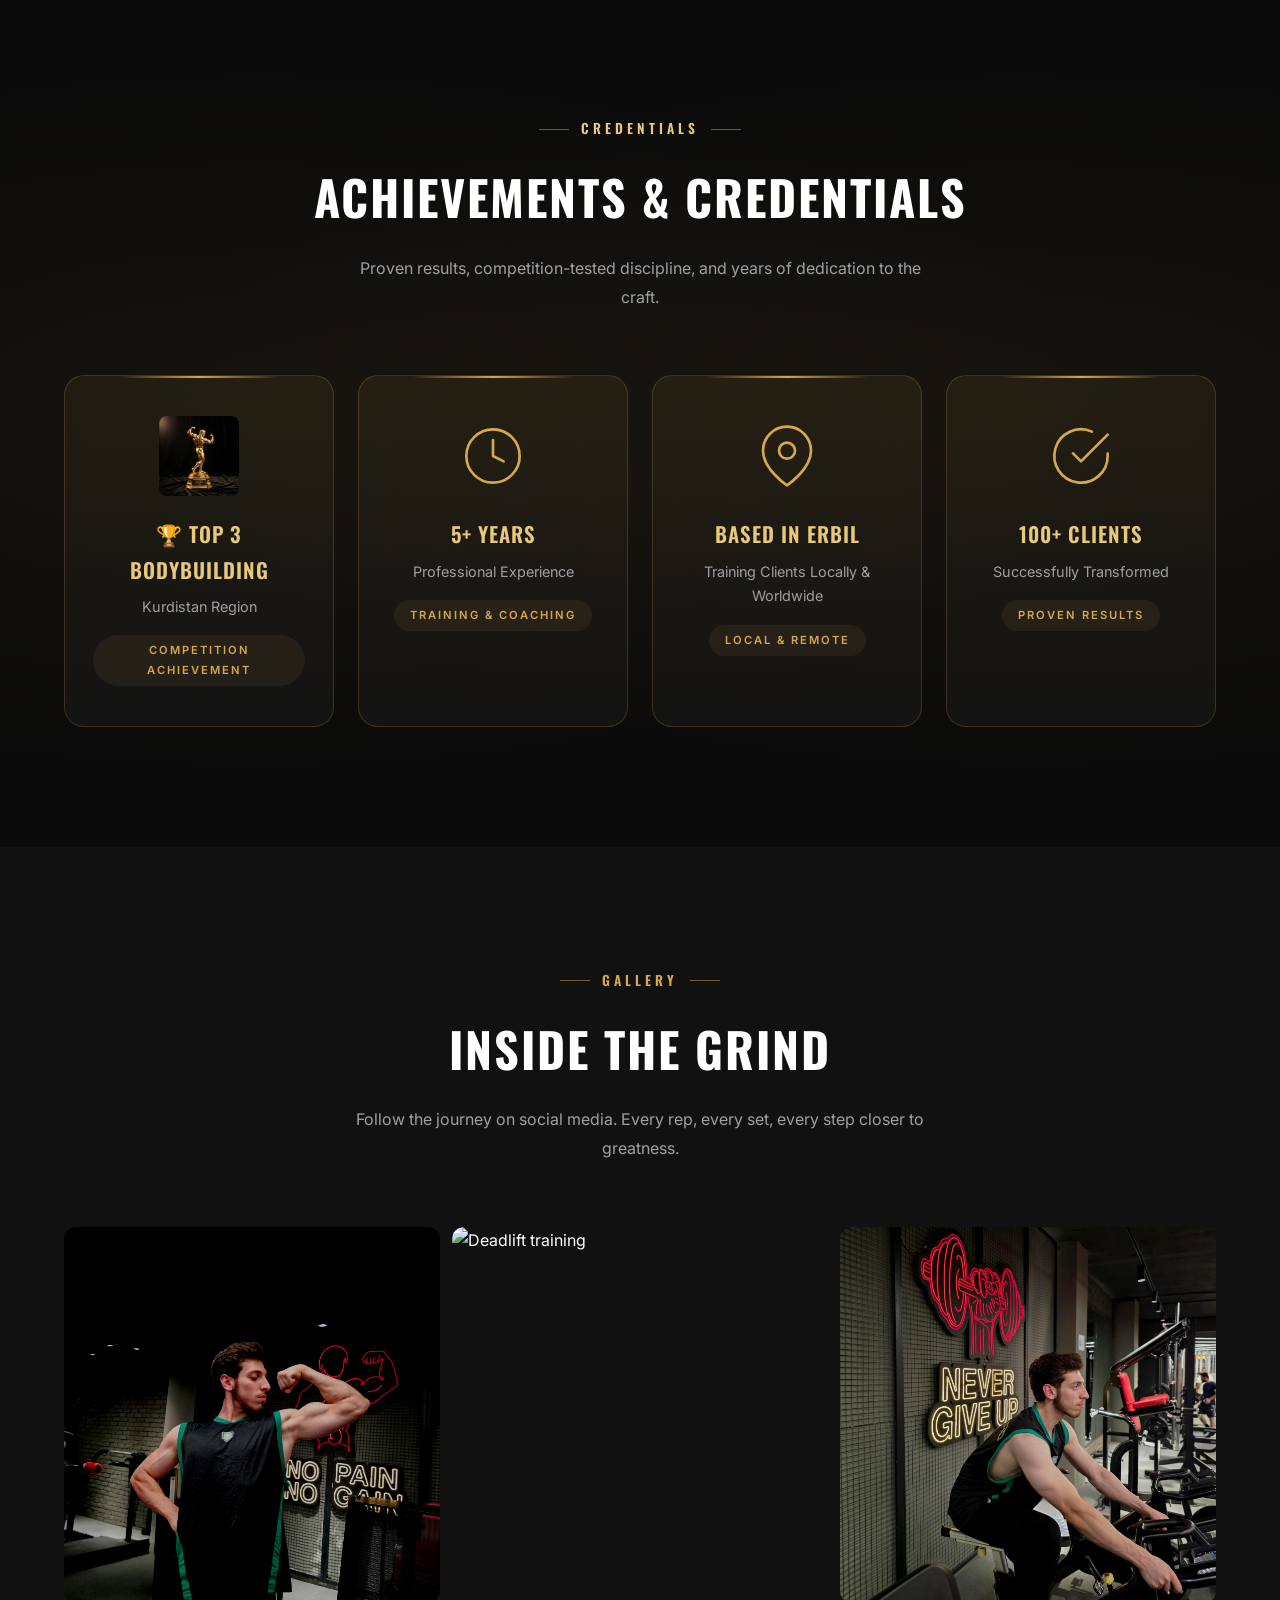
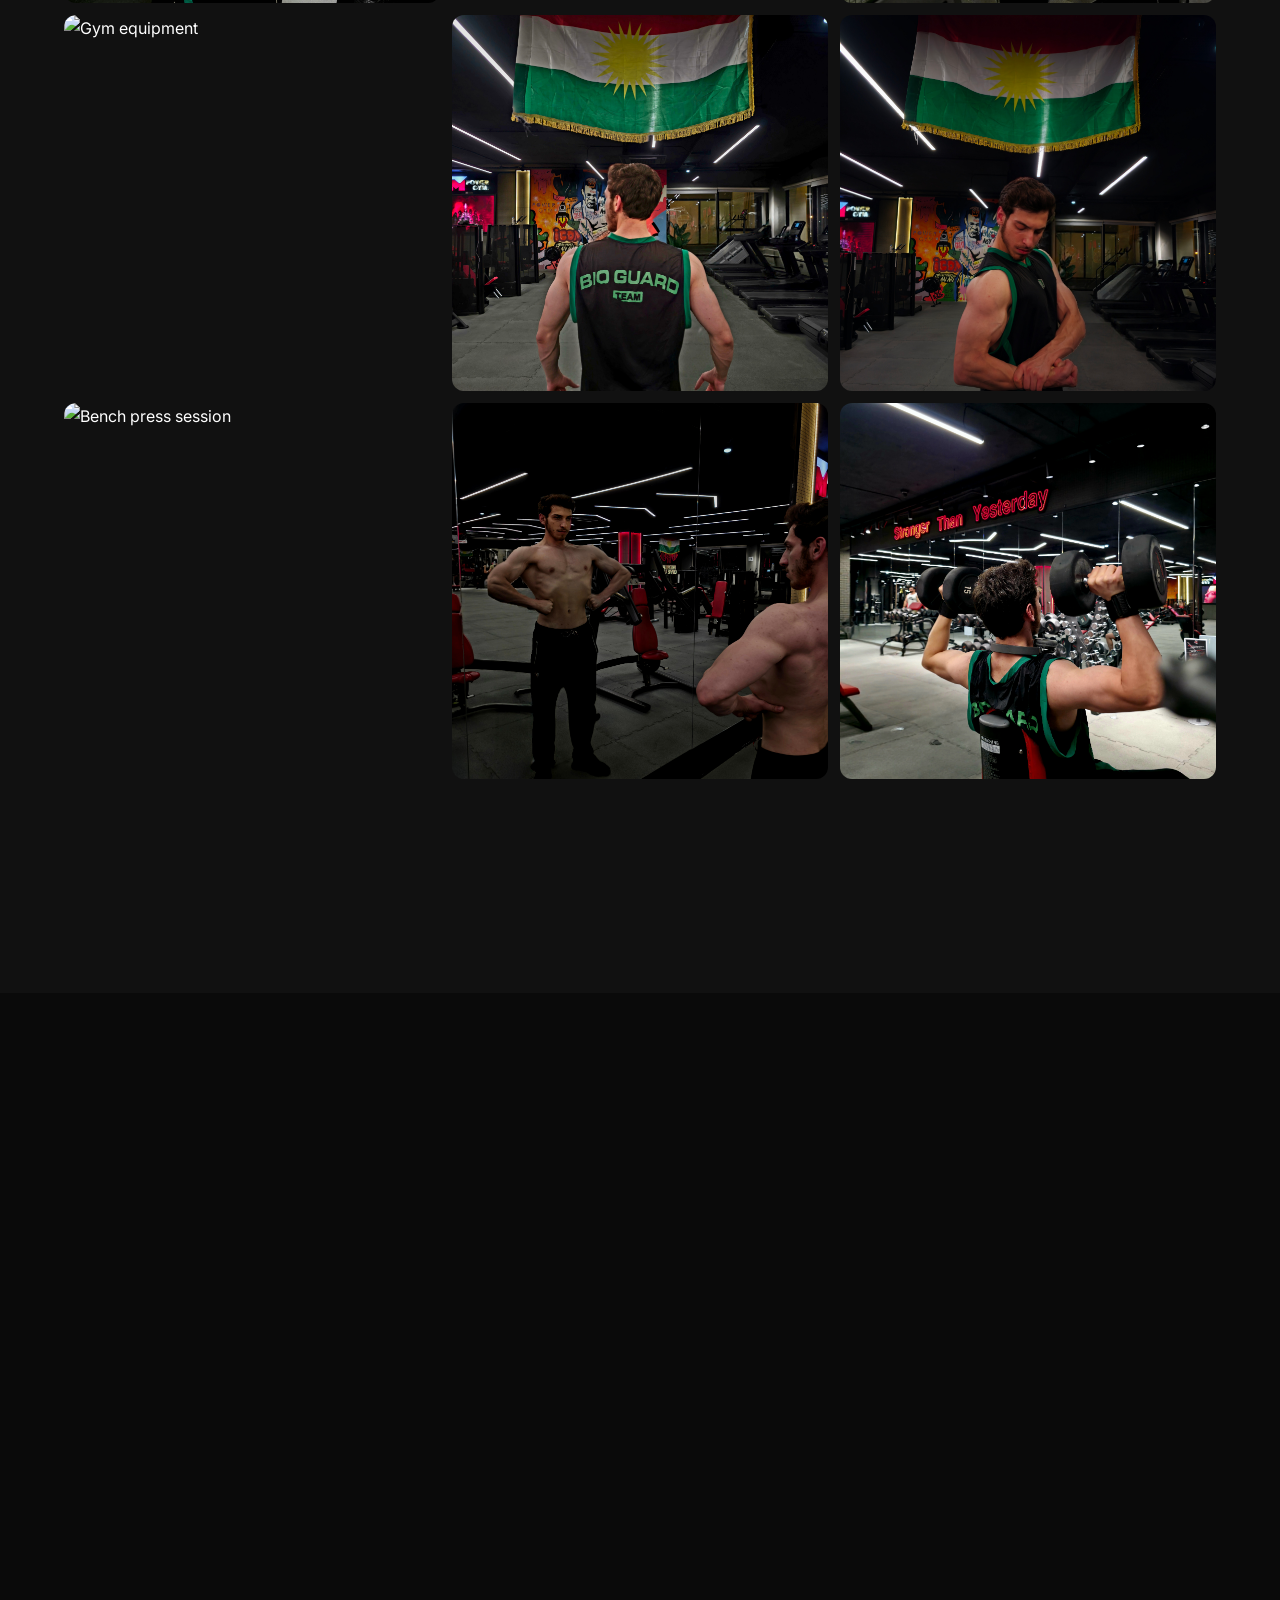
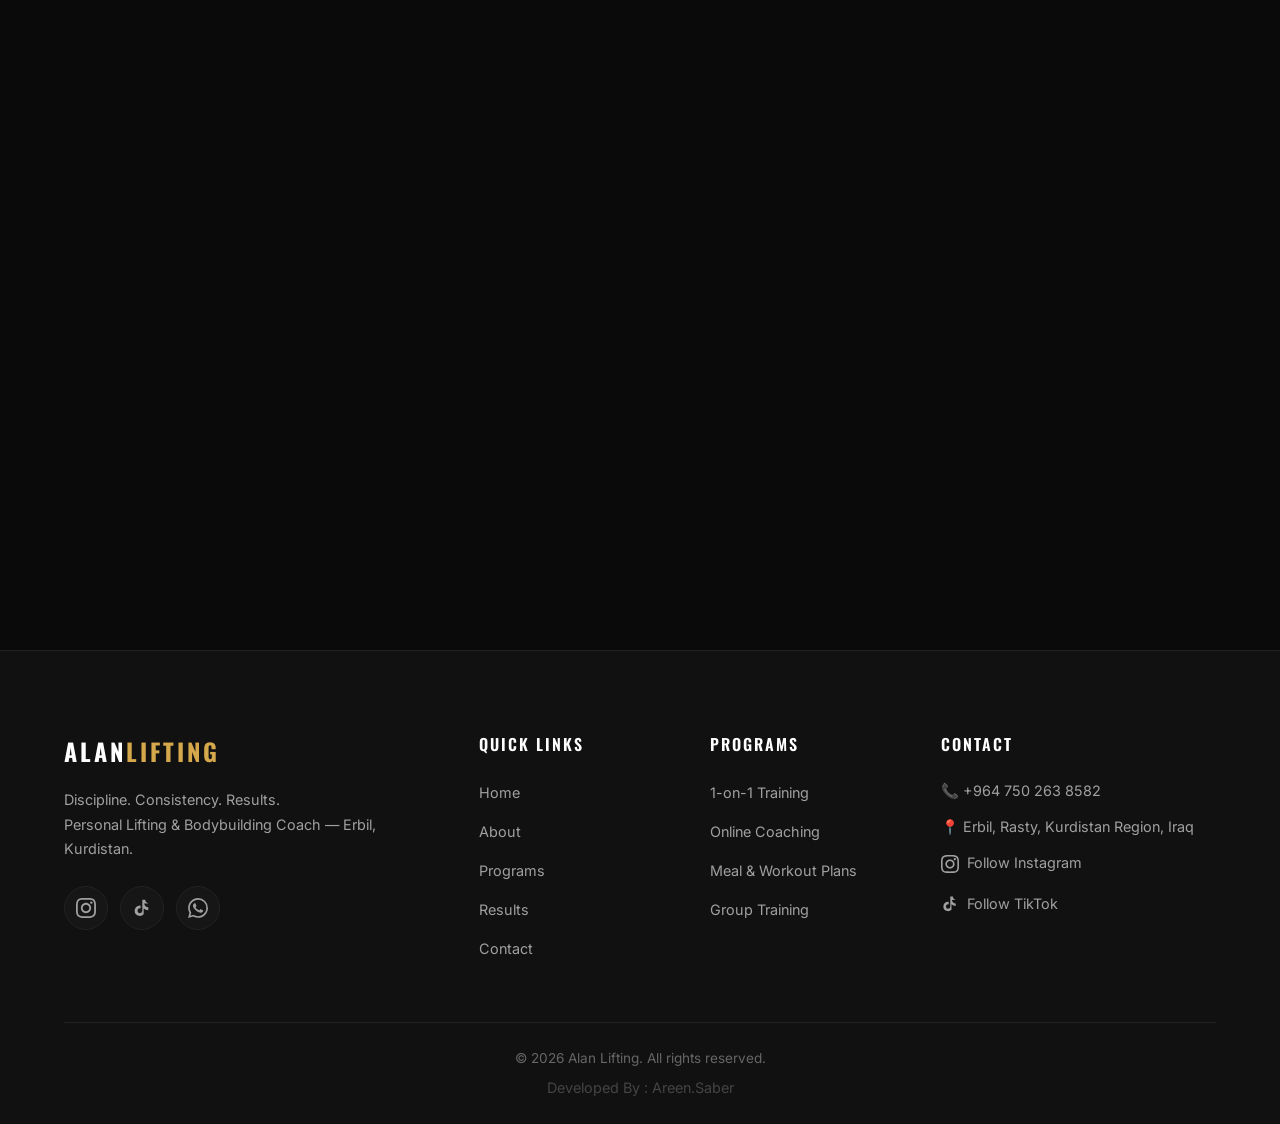
==== commit c5c8244a: "html photos" ====
--- a/index.html
+++ b/index.html
@@ -517,7 +517,7 @@
             </div>
             <div class="gallery-grid animate-on-scroll">
                 <div class="gallery-item">
-                    <img src="images/gallery-1.png" alt="Barbell training session" loading="lazy">
+                    <img src="images/1.jpg" alt="Barbell training session" loading="lazy">
                     <div class="gallery-overlay">
                         <svg width="32" height="32" viewBox="0 0 24 24" fill="currentColor">
                             <path
@@ -526,7 +526,7 @@
                     </div>
                 </div>
                 <div class="gallery-item">
-                    <img src="images/gallery-2.png" alt="Deadlift training" loading="lazy">
+                    <img src="images/2.jpg" alt="Deadlift training" loading="lazy">
                     <div class="gallery-overlay">
                         <svg width="32" height="32" viewBox="0 0 24 24" fill="currentColor">
                             <path
@@ -535,7 +535,7 @@
                     </div>
                 </div>
                 <div class="gallery-item">
-                    <img src="images/gallery-3.png" alt="Dumbbell curl training" loading="lazy">
+                    <img src="images/3.jpg" alt="Dumbbell curl training" loading="lazy">
                     <div class="gallery-overlay">
                         <svg width="32" height="32" viewBox="0 0 24 24" fill="currentColor">
                             <path
@@ -544,7 +544,7 @@
                     </div>
                 </div>
                 <div class="gallery-item">
-                    <img src="images/gallery-4.png" alt="Gym equipment" loading="lazy">
+                    <img src="images/4.jpg" alt="Gym equipment" loading="lazy">
                     <div class="gallery-overlay">
                         <svg width="32" height="32" viewBox="0 0 24 24" fill="currentColor">
                             <path
@@ -553,7 +553,7 @@
                     </div>
                 </div>
                 <div class="gallery-item">
-                    <img src="images/gallery-5.png" alt="Pull-up training" loading="lazy">
+                    <img src="images/5.jpg" alt="Pull-up training" loading="lazy">
                     <div class="gallery-overlay">
                         <svg width="32" height="32" viewBox="0 0 24 24" fill="currentColor">
                             <path
@@ -562,7 +562,7 @@
                     </div>
                 </div>
                 <div class="gallery-item">
-                    <img src="images/gallery-6.png" alt="Fitness lifestyle" loading="lazy">
+                    <img src="images/6.jpg" alt="Fitness lifestyle" loading="lazy">
                     <div class="gallery-overlay">
                         <svg width="32" height="32" viewBox="0 0 24 24" fill="currentColor">
                             <path
@@ -571,7 +571,7 @@
                     </div>
                 </div>
                 <div class="gallery-item">
-                    <img src="images/gallery-7.png" alt="Bench press session" loading="lazy">
+                    <img src="7.jpg" alt="Bench press session" loading="lazy">
                     <div class="gallery-overlay">
                         <svg width="32" height="32" viewBox="0 0 24 24" fill="currentColor">
                             <path
@@ -580,7 +580,7 @@
                     </div>
                 </div>
                 <div class="gallery-item">
-                    <img src="images/gallery-8.png" alt="Weight plates close-up" loading="lazy">
+                    <img src="images/8.jpg" alt="Weight plates close-up" loading="lazy">
                     <div class="gallery-overlay">
                         <svg width="32" height="32" viewBox="0 0 24 24" fill="currentColor">
                             <path
@@ -589,7 +589,7 @@
                     </div>
                 </div>
                 <div class="gallery-item">
-                    <img src="images/gallery-9.png" alt="Battle ropes workout" loading="lazy">
+                    <img src="images/background.jpg" alt="Battle ropes workout" loading="lazy">
                     <div class="gallery-overlay">
                         <svg width="32" height="32" viewBox="0 0 24 24" fill="currentColor">
                             <path
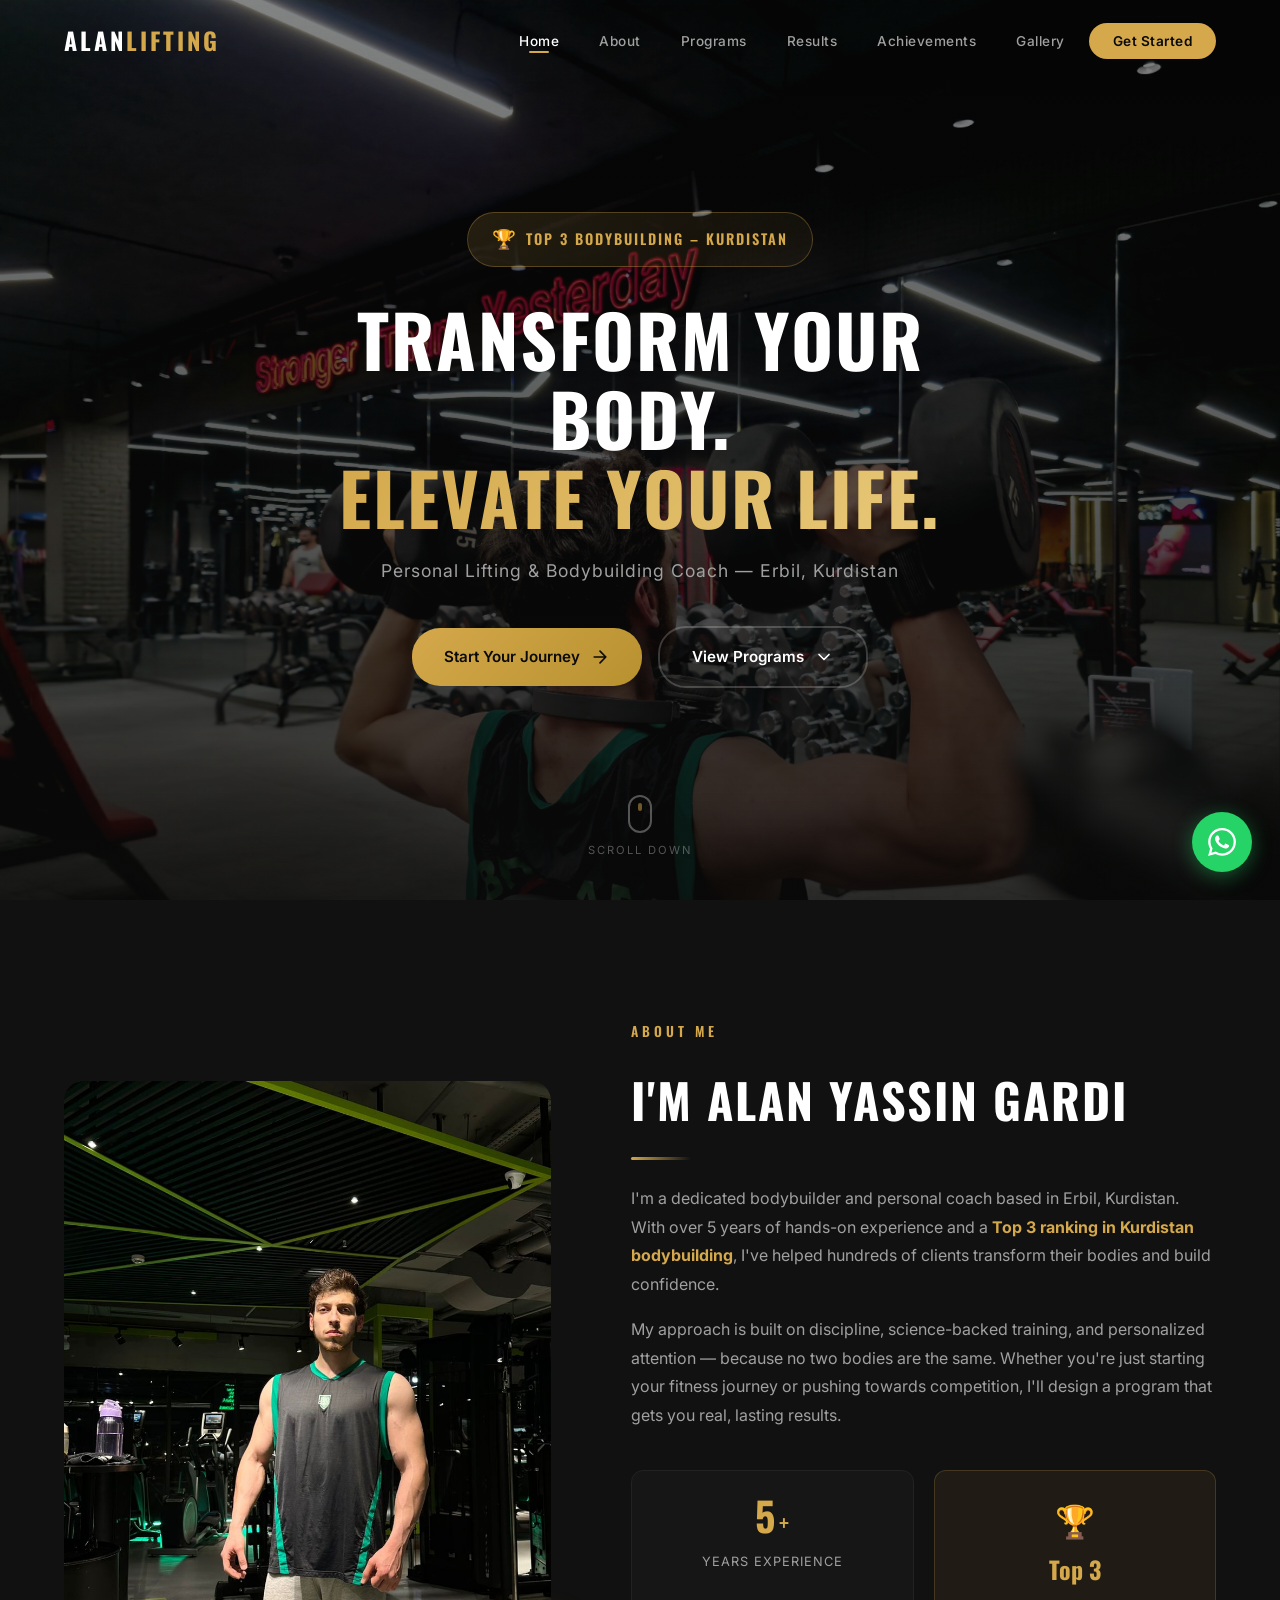
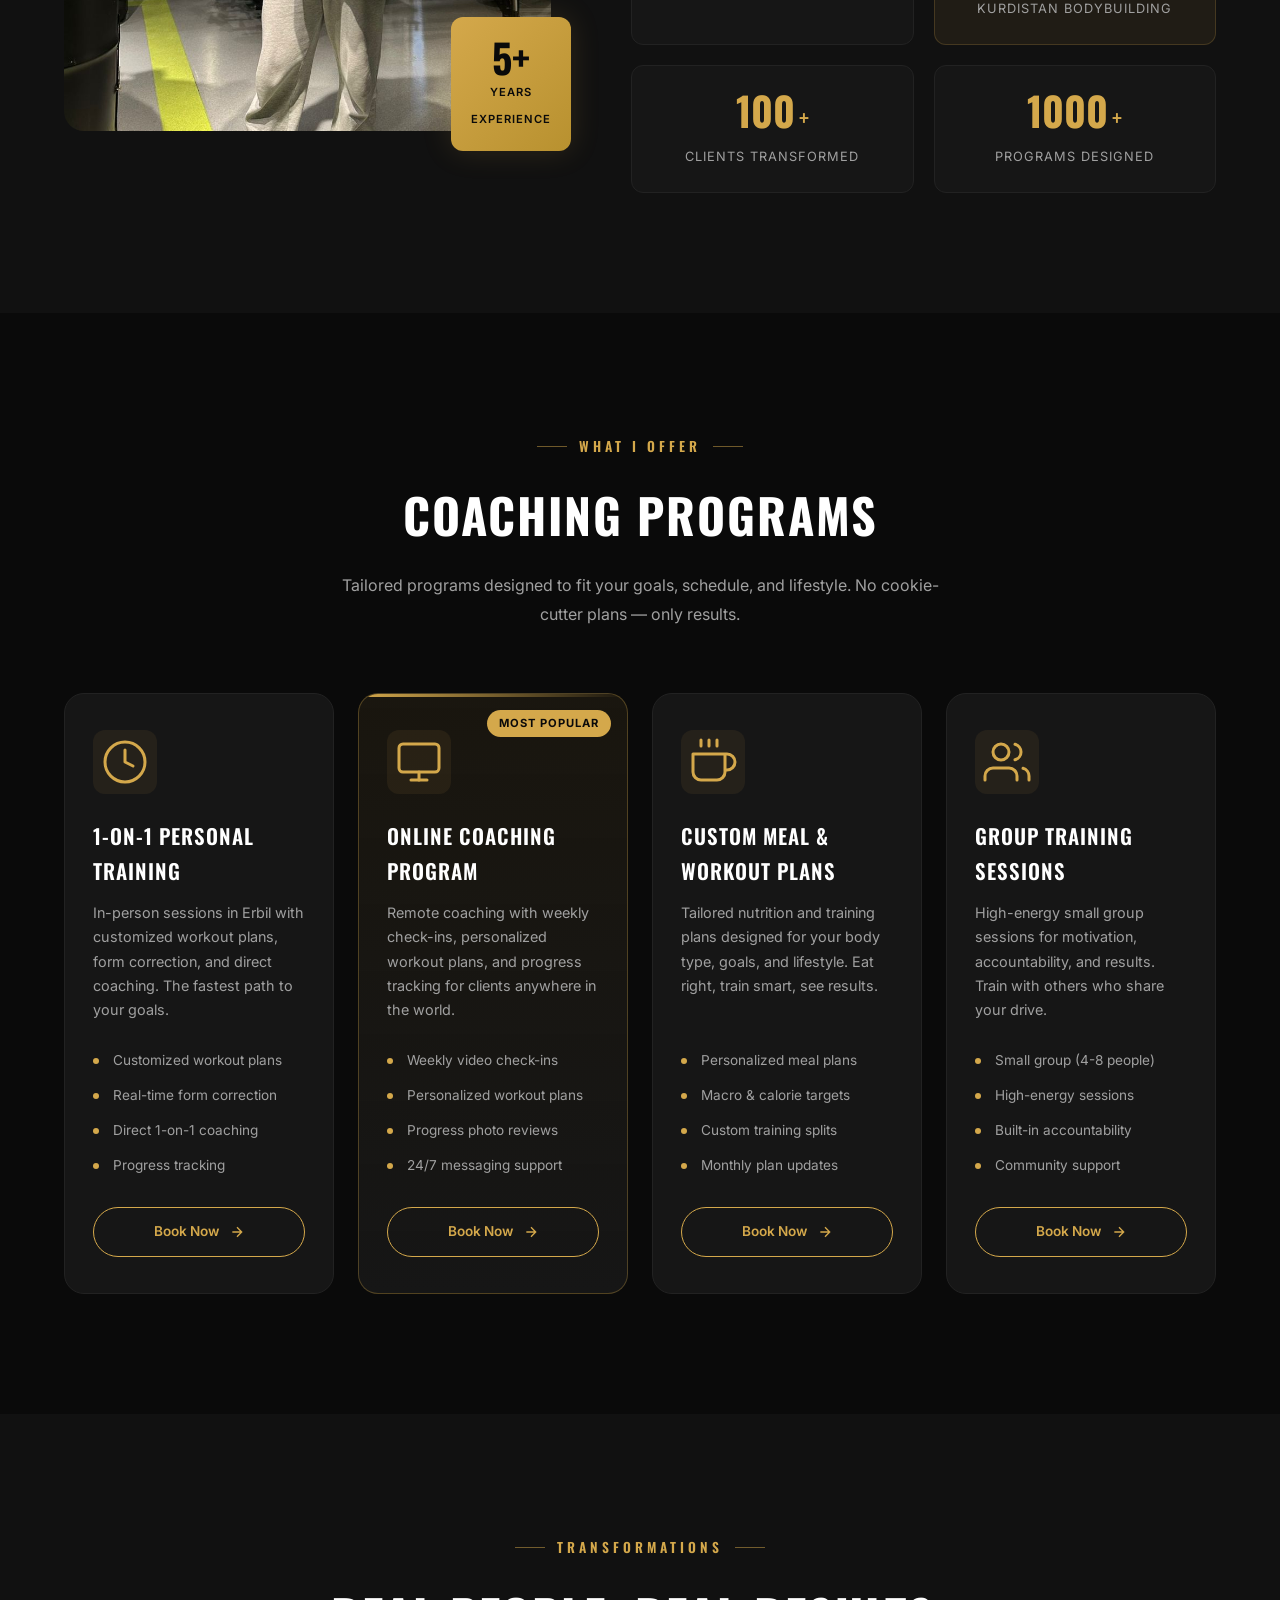
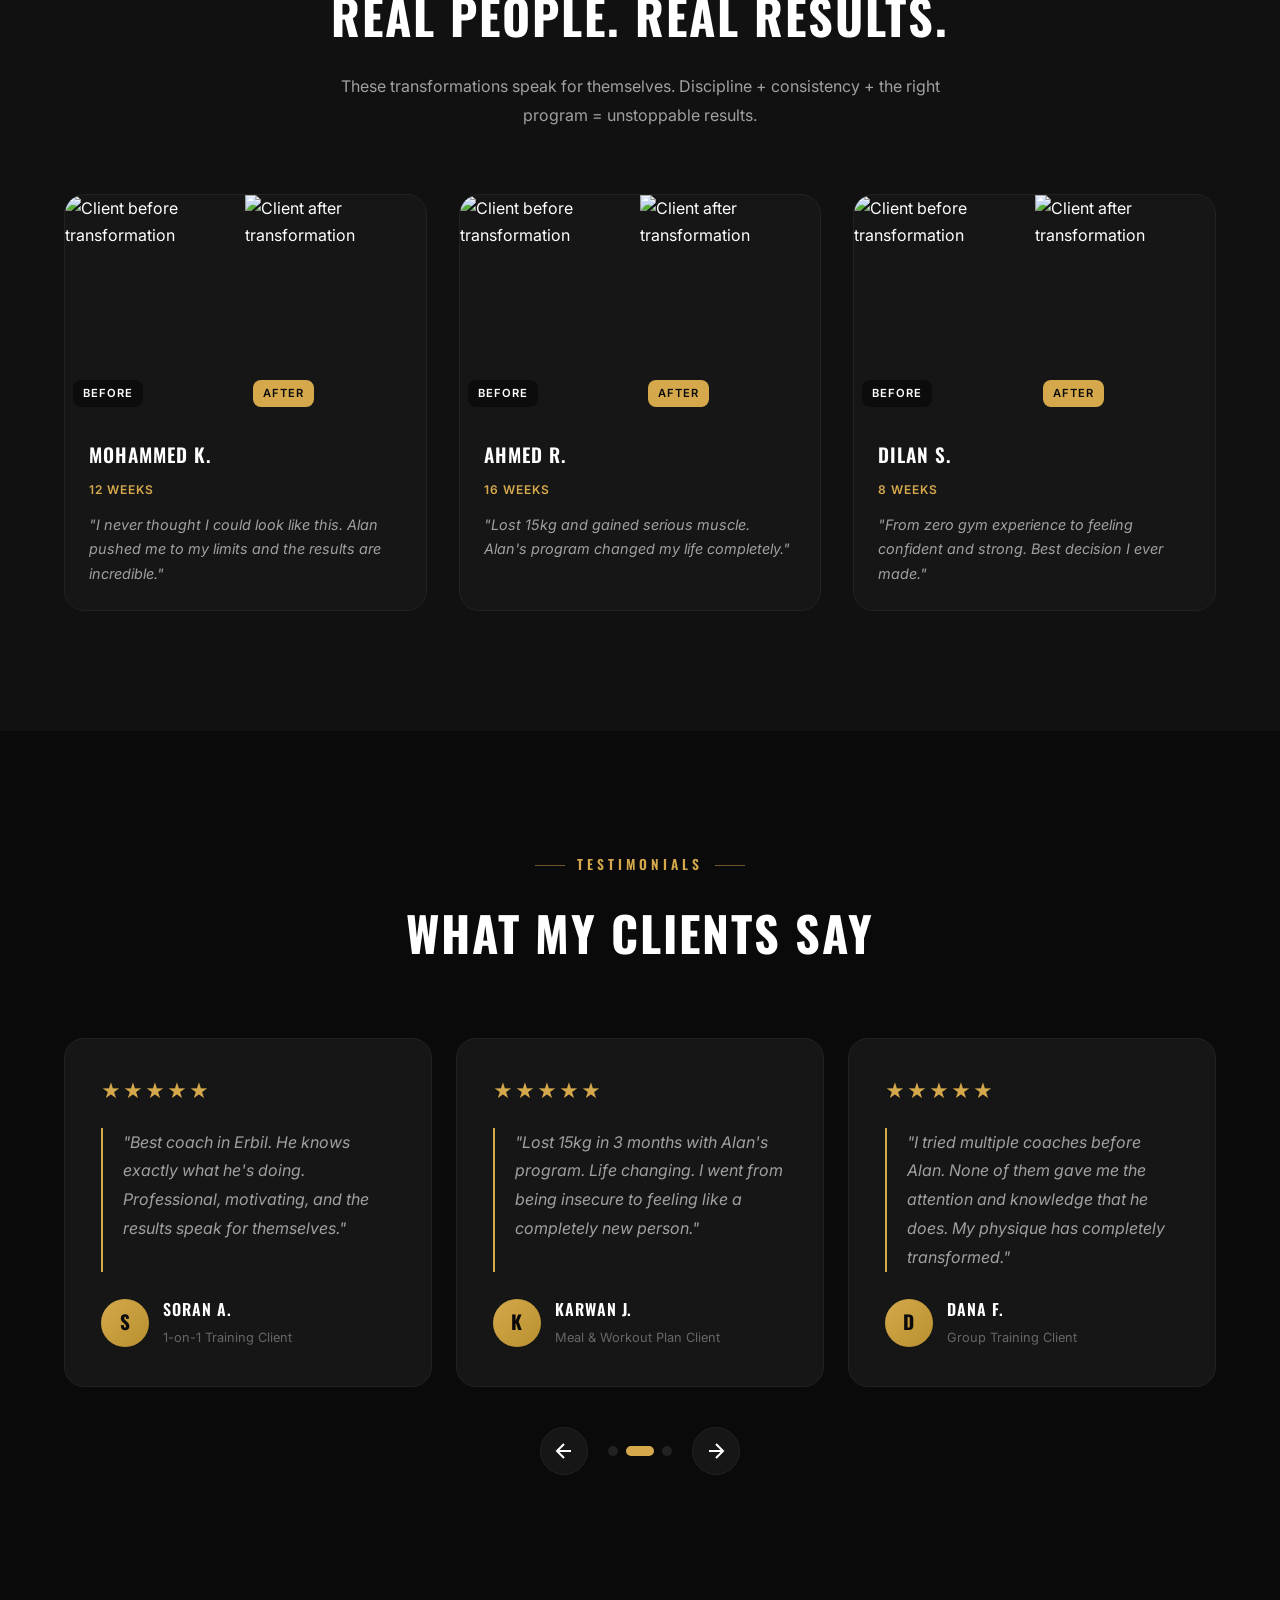
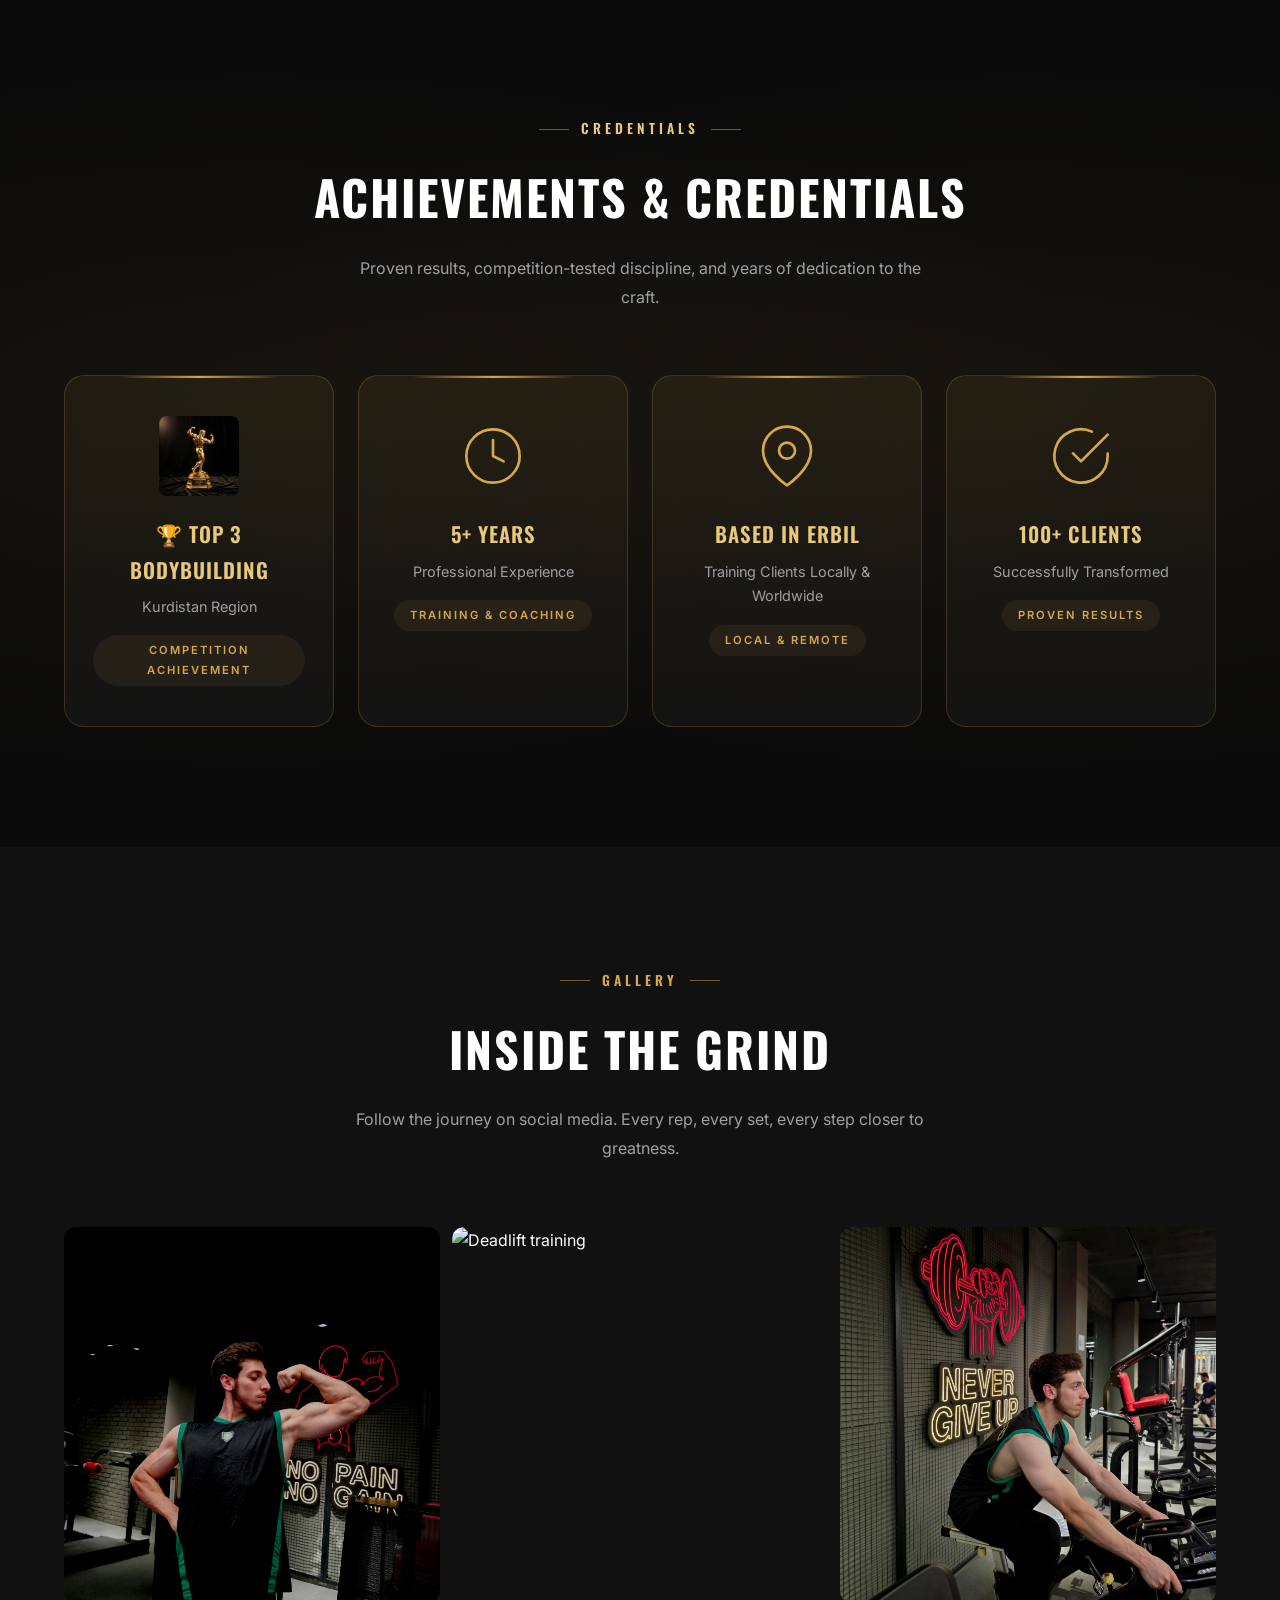
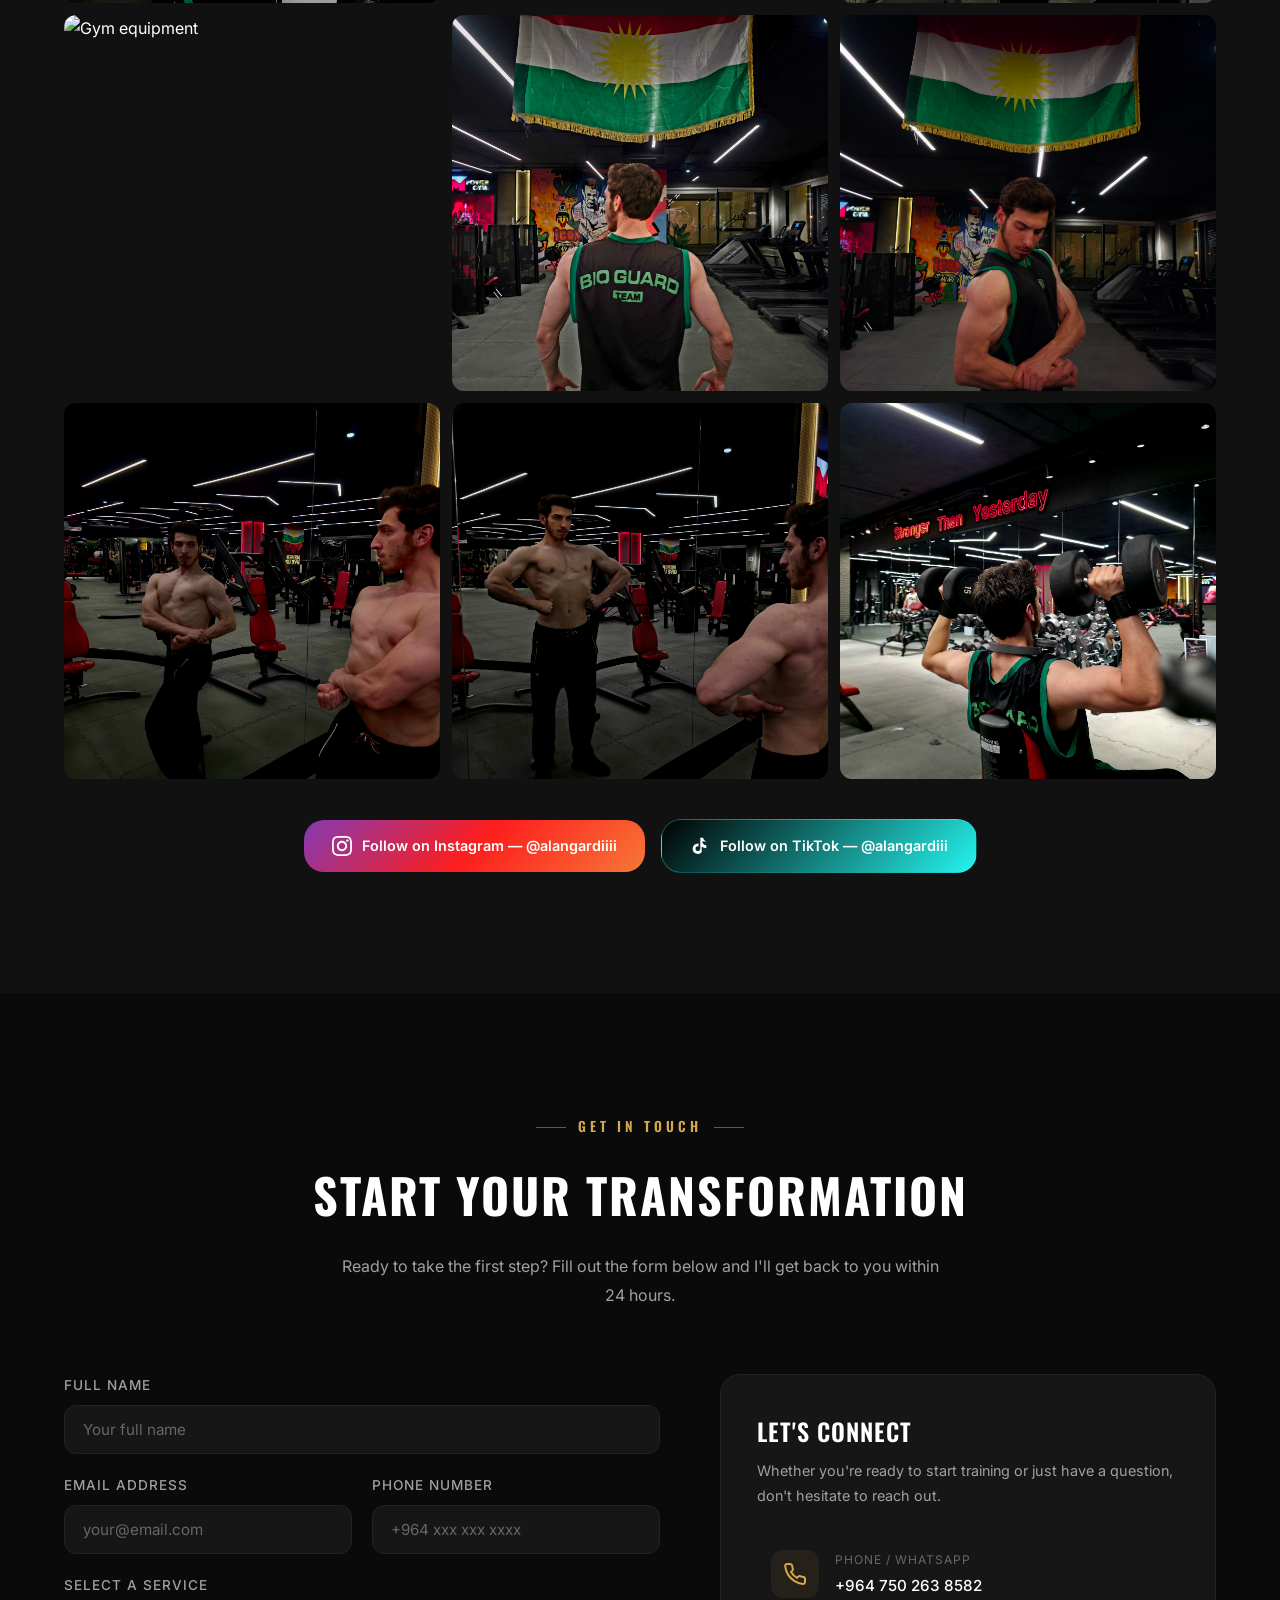
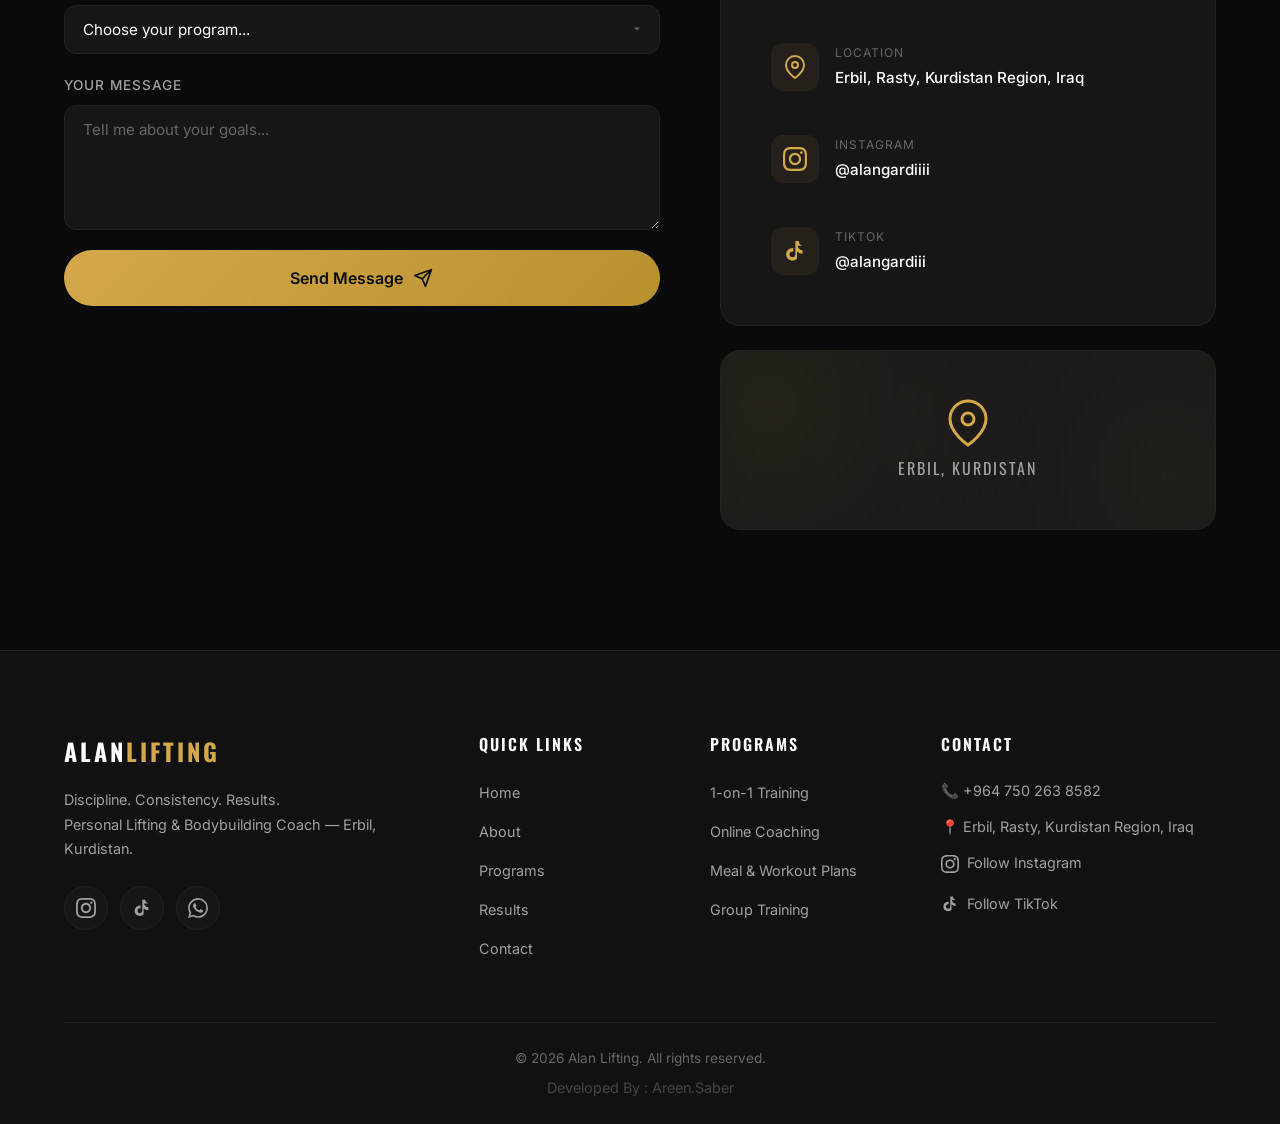
==== commit 3913190a: "Update index.html" ====
--- a/index.html
+++ b/index.html
@@ -571,7 +571,7 @@
                     </div>
                 </div>
                 <div class="gallery-item">
-                    <img src="7.jpg" alt="Bench press session" loading="lazy">
+                    <img src="images/7.jpg" alt="Bench press session" loading="lazy">
                     <div class="gallery-overlay">
                         <svg width="32" height="32" viewBox="0 0 24 24" fill="currentColor">
                             <path
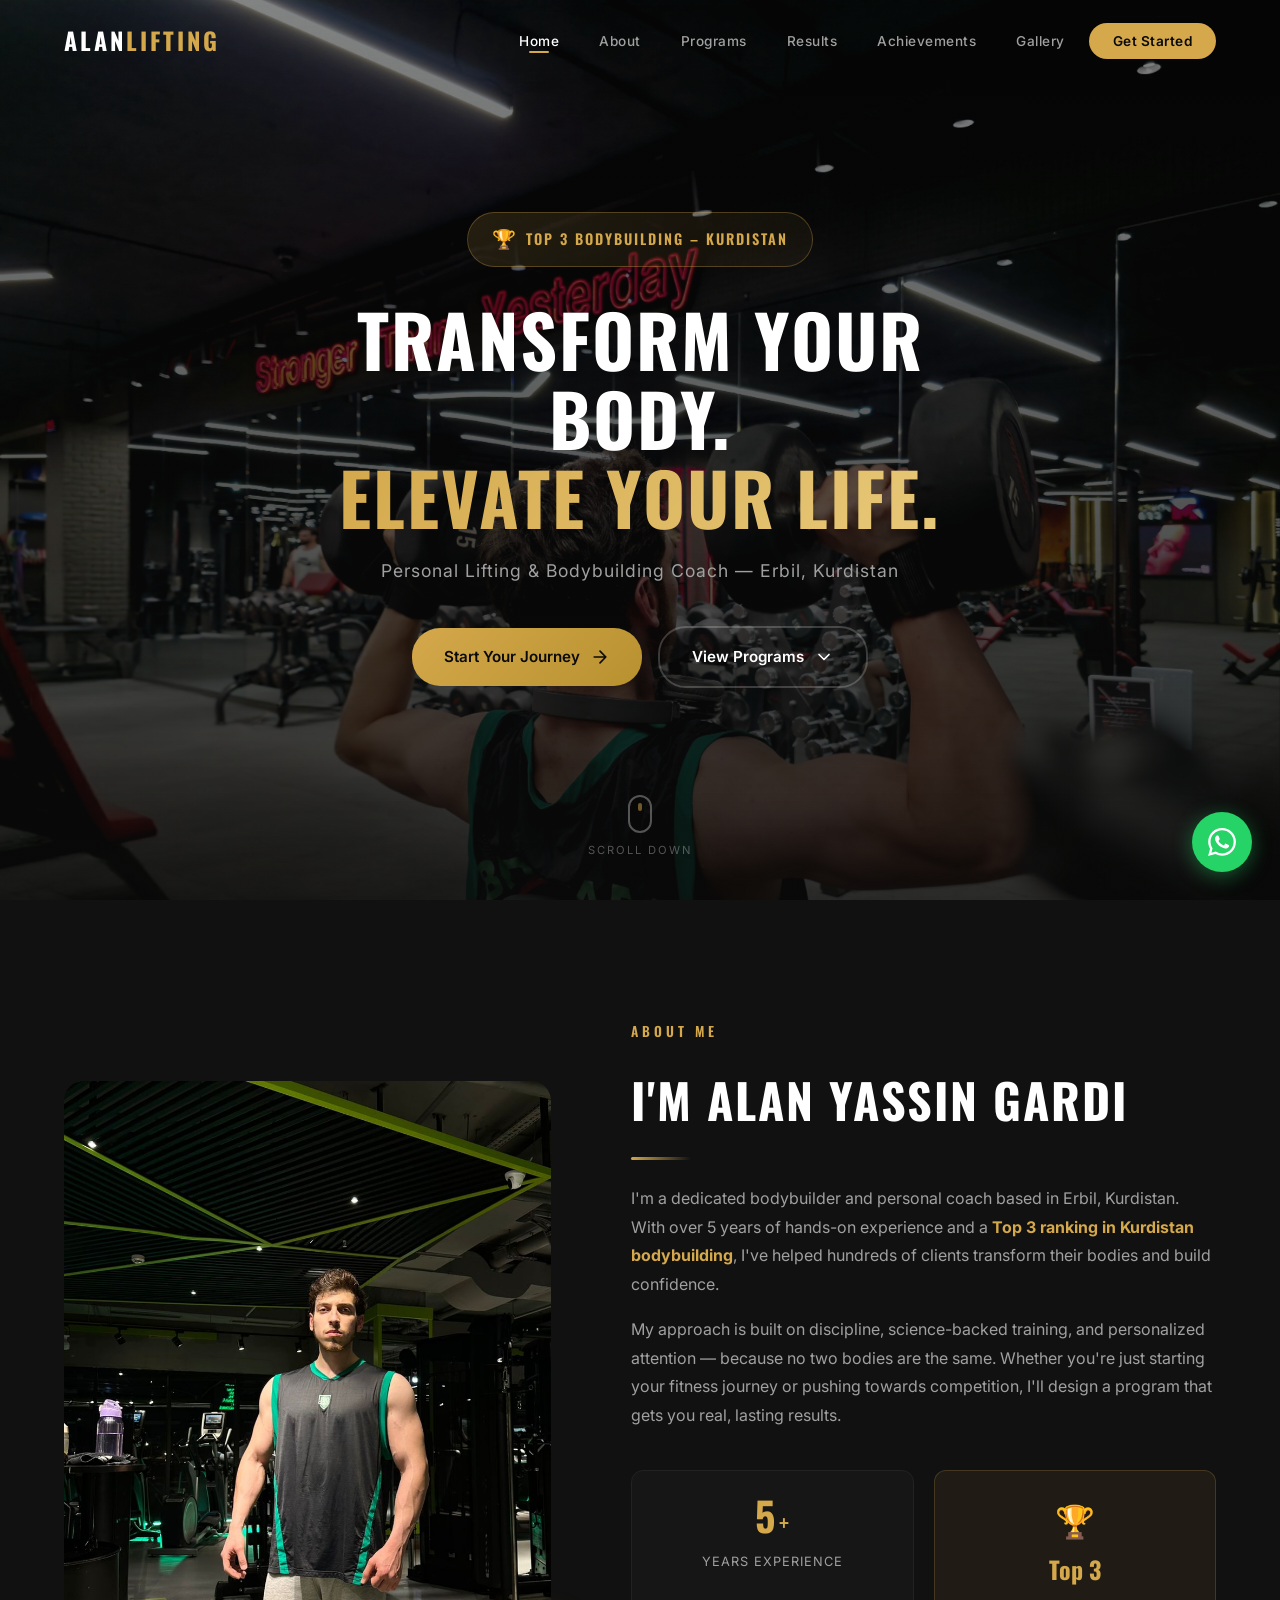
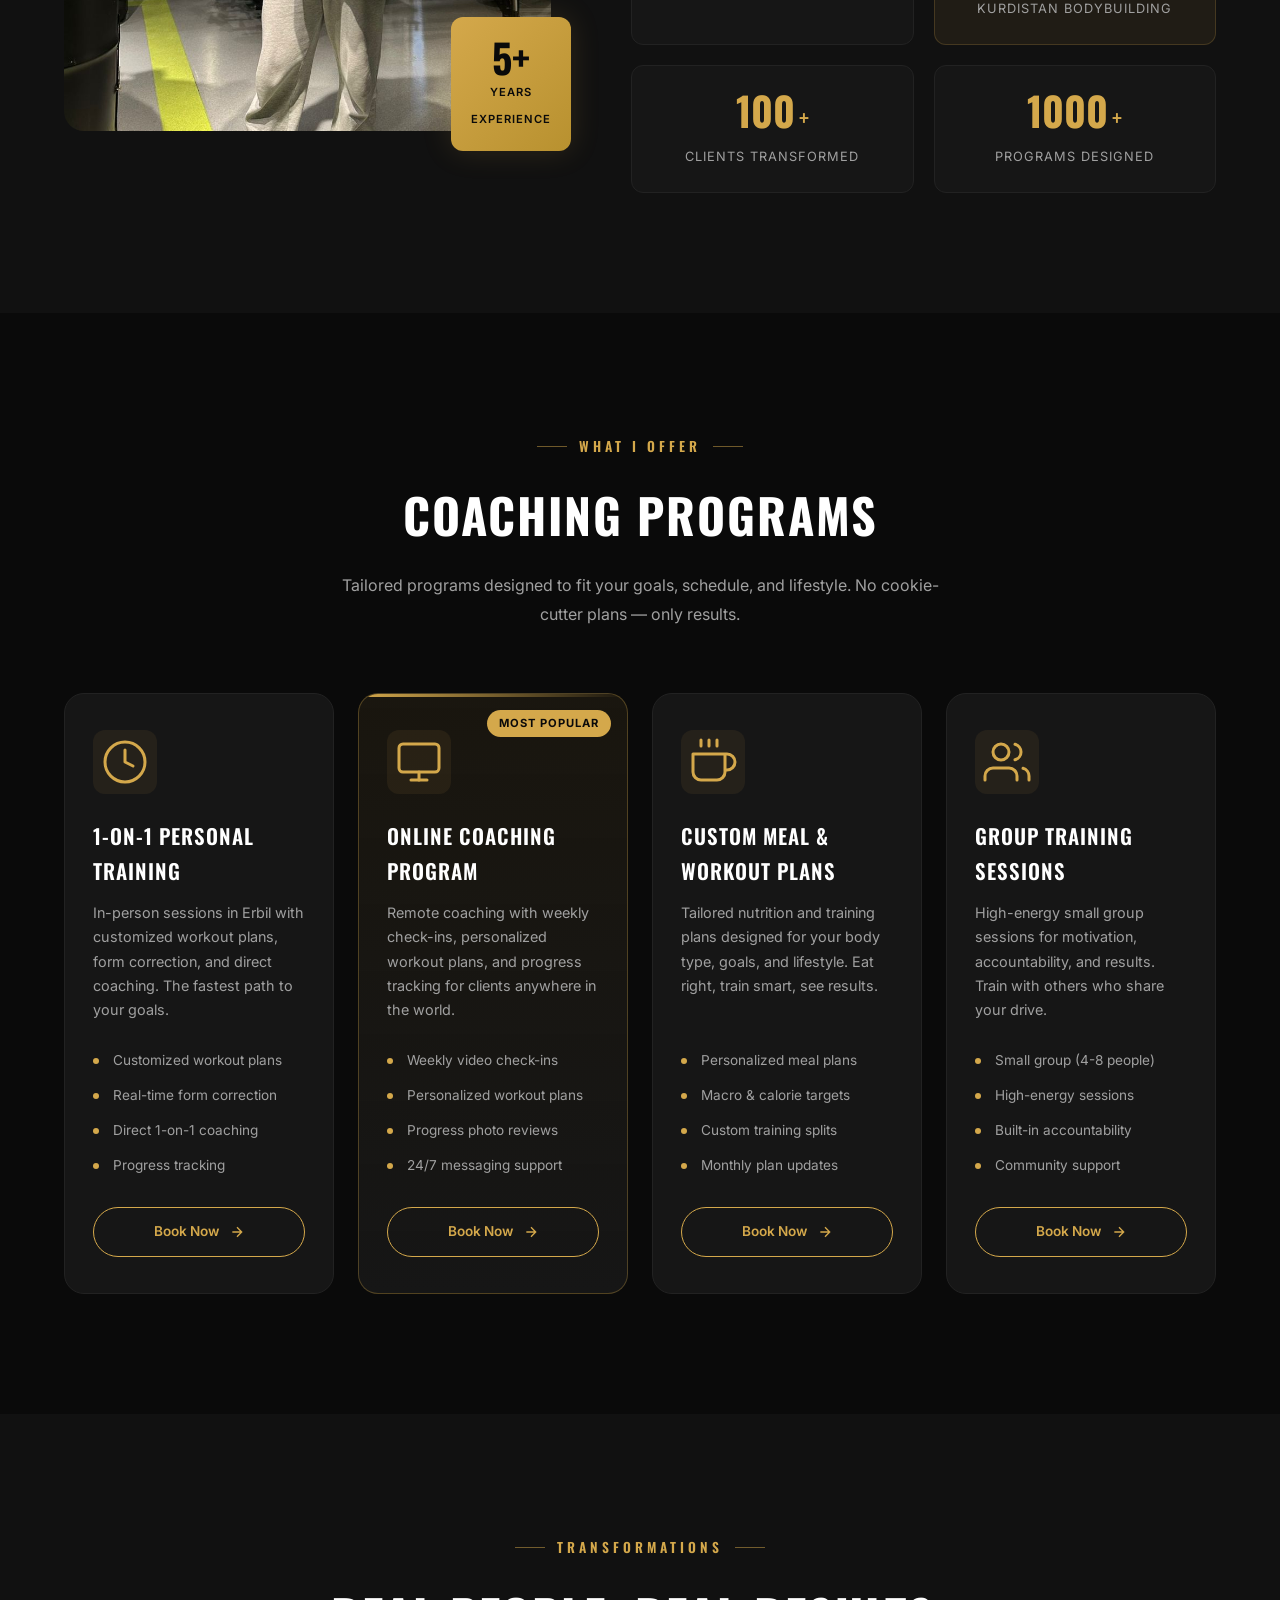
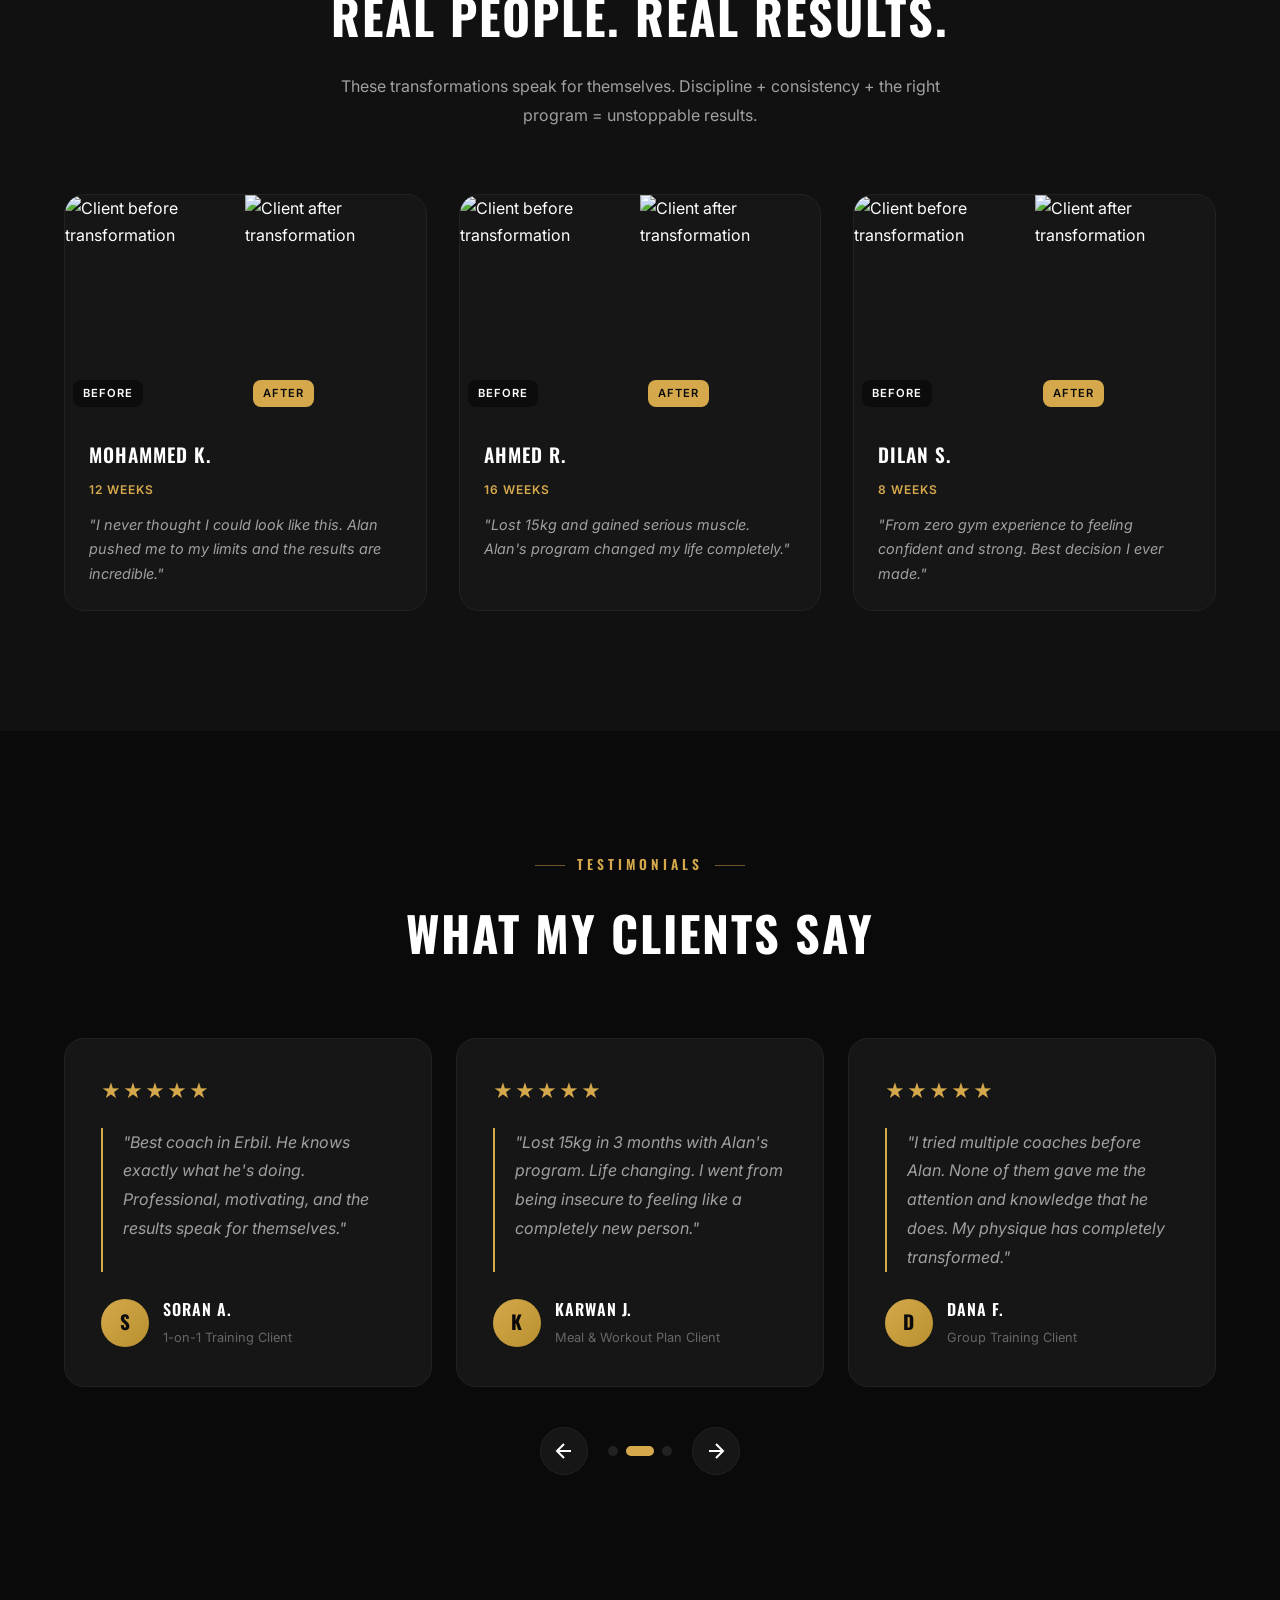
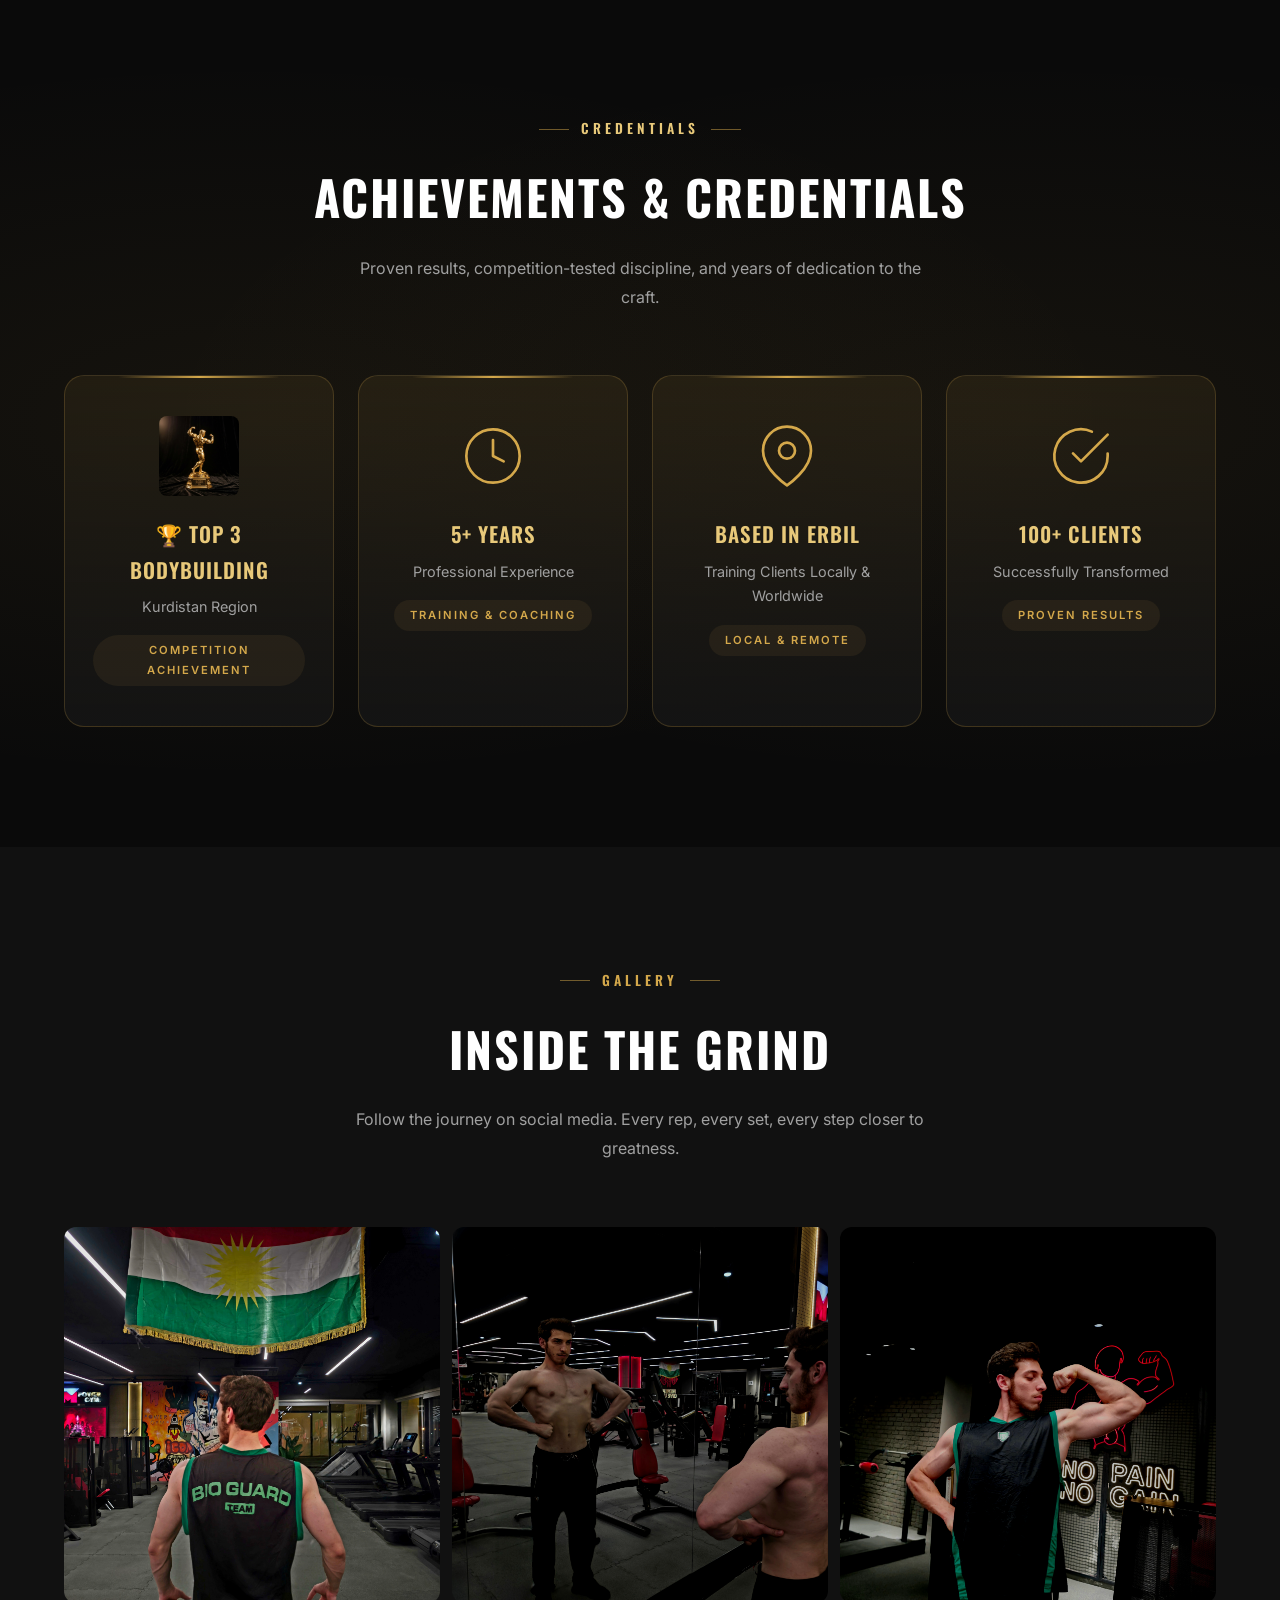
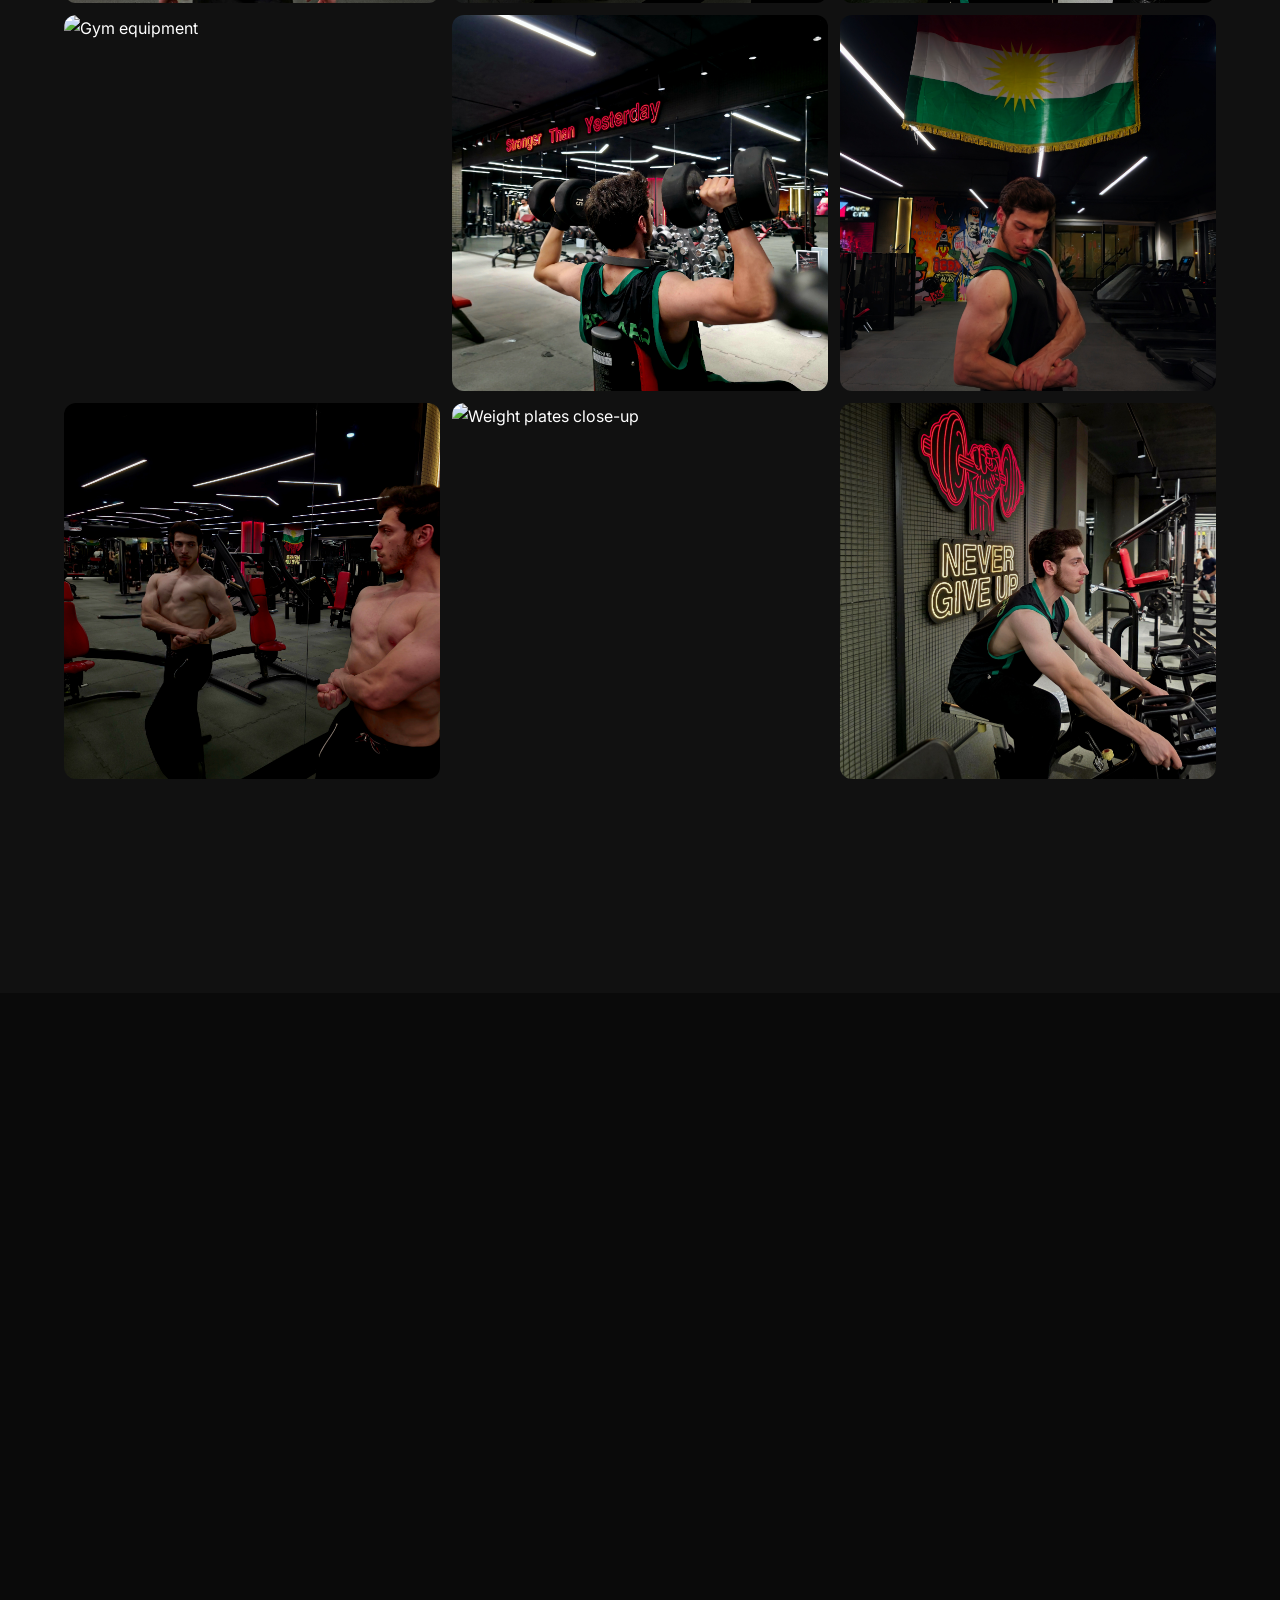
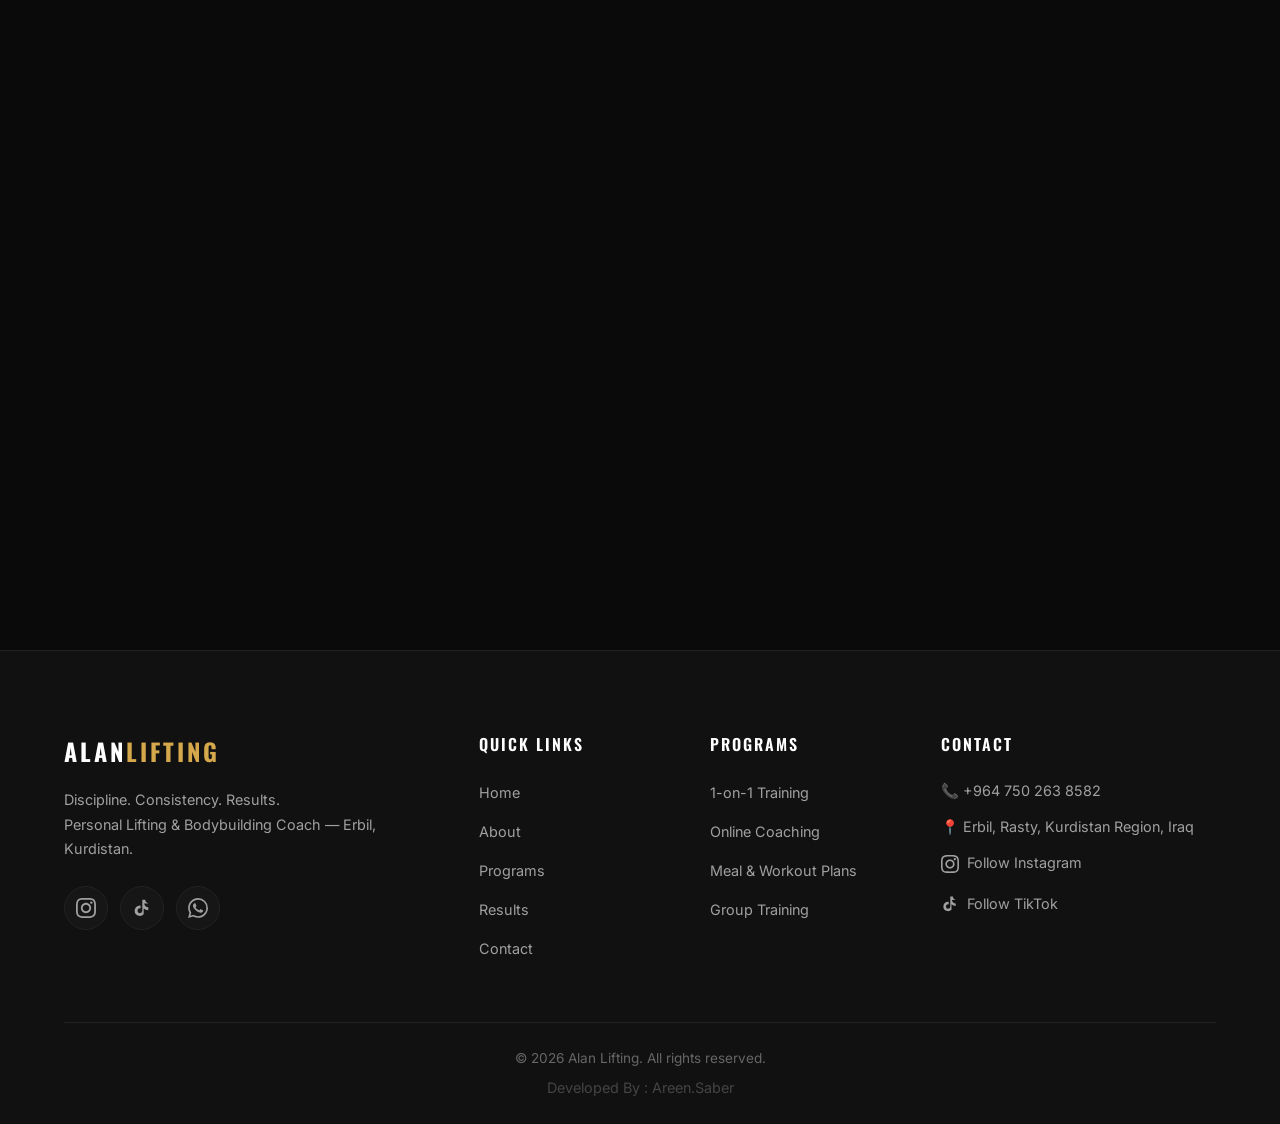
==== commit 11241aaf: "Update index.html" ====
--- a/index.html
+++ b/index.html
@@ -517,7 +517,7 @@
             </div>
             <div class="gallery-grid animate-on-scroll">
                 <div class="gallery-item">
-                    <img src="images/1.jpg" alt="Barbell training session" loading="lazy">
+                    <img src="images/5.jpg" alt="Barbell training session" loading="lazy">
                     <div class="gallery-overlay">
                         <svg width="32" height="32" viewBox="0 0 24 24" fill="currentColor">
                             <path
@@ -526,7 +526,7 @@
                     </div>
                 </div>
                 <div class="gallery-item">
-                    <img src="images/2.jpg" alt="Deadlift training" loading="lazy">
+                    <img src="images/8.jpg" alt="Deadlift training" loading="lazy">
                     <div class="gallery-overlay">
                         <svg width="32" height="32" viewBox="0 0 24 24" fill="currentColor">
                             <path
@@ -535,7 +535,7 @@
                     </div>
                 </div>
                 <div class="gallery-item">
-                    <img src="images/3.jpg" alt="Dumbbell curl training" loading="lazy">
+                    <img src="images/1.jpg" alt="Dumbbell curl training" loading="lazy">
                     <div class="gallery-overlay">
                         <svg width="32" height="32" viewBox="0 0 24 24" fill="currentColor">
                             <path
@@ -553,7 +553,7 @@
                     </div>
                 </div>
                 <div class="gallery-item">
-                    <img src="images/5.jpg" alt="Pull-up training" loading="lazy">
+                    <img src="images/background.jpg" alt="Pull-up training" loading="lazy">
                     <div class="gallery-overlay">
                         <svg width="32" height="32" viewBox="0 0 24 24" fill="currentColor">
                             <path
@@ -580,7 +580,7 @@
                     </div>
                 </div>
                 <div class="gallery-item">
-                    <img src="images/8.jpg" alt="Weight plates close-up" loading="lazy">
+                    <img src="images/2.jpg" alt="Weight plates close-up" loading="lazy">
                     <div class="gallery-overlay">
                         <svg width="32" height="32" viewBox="0 0 24 24" fill="currentColor">
                             <path
@@ -589,7 +589,7 @@
                     </div>
                 </div>
                 <div class="gallery-item">
-                    <img src="images/background.jpg" alt="Battle ropes workout" loading="lazy">
+                    <img src="images/3.jpg" alt="Battle ropes workout" loading="lazy">
                     <div class="gallery-overlay">
                         <svg width="32" height="32" viewBox="0 0 24 24" fill="currentColor">
                             <path
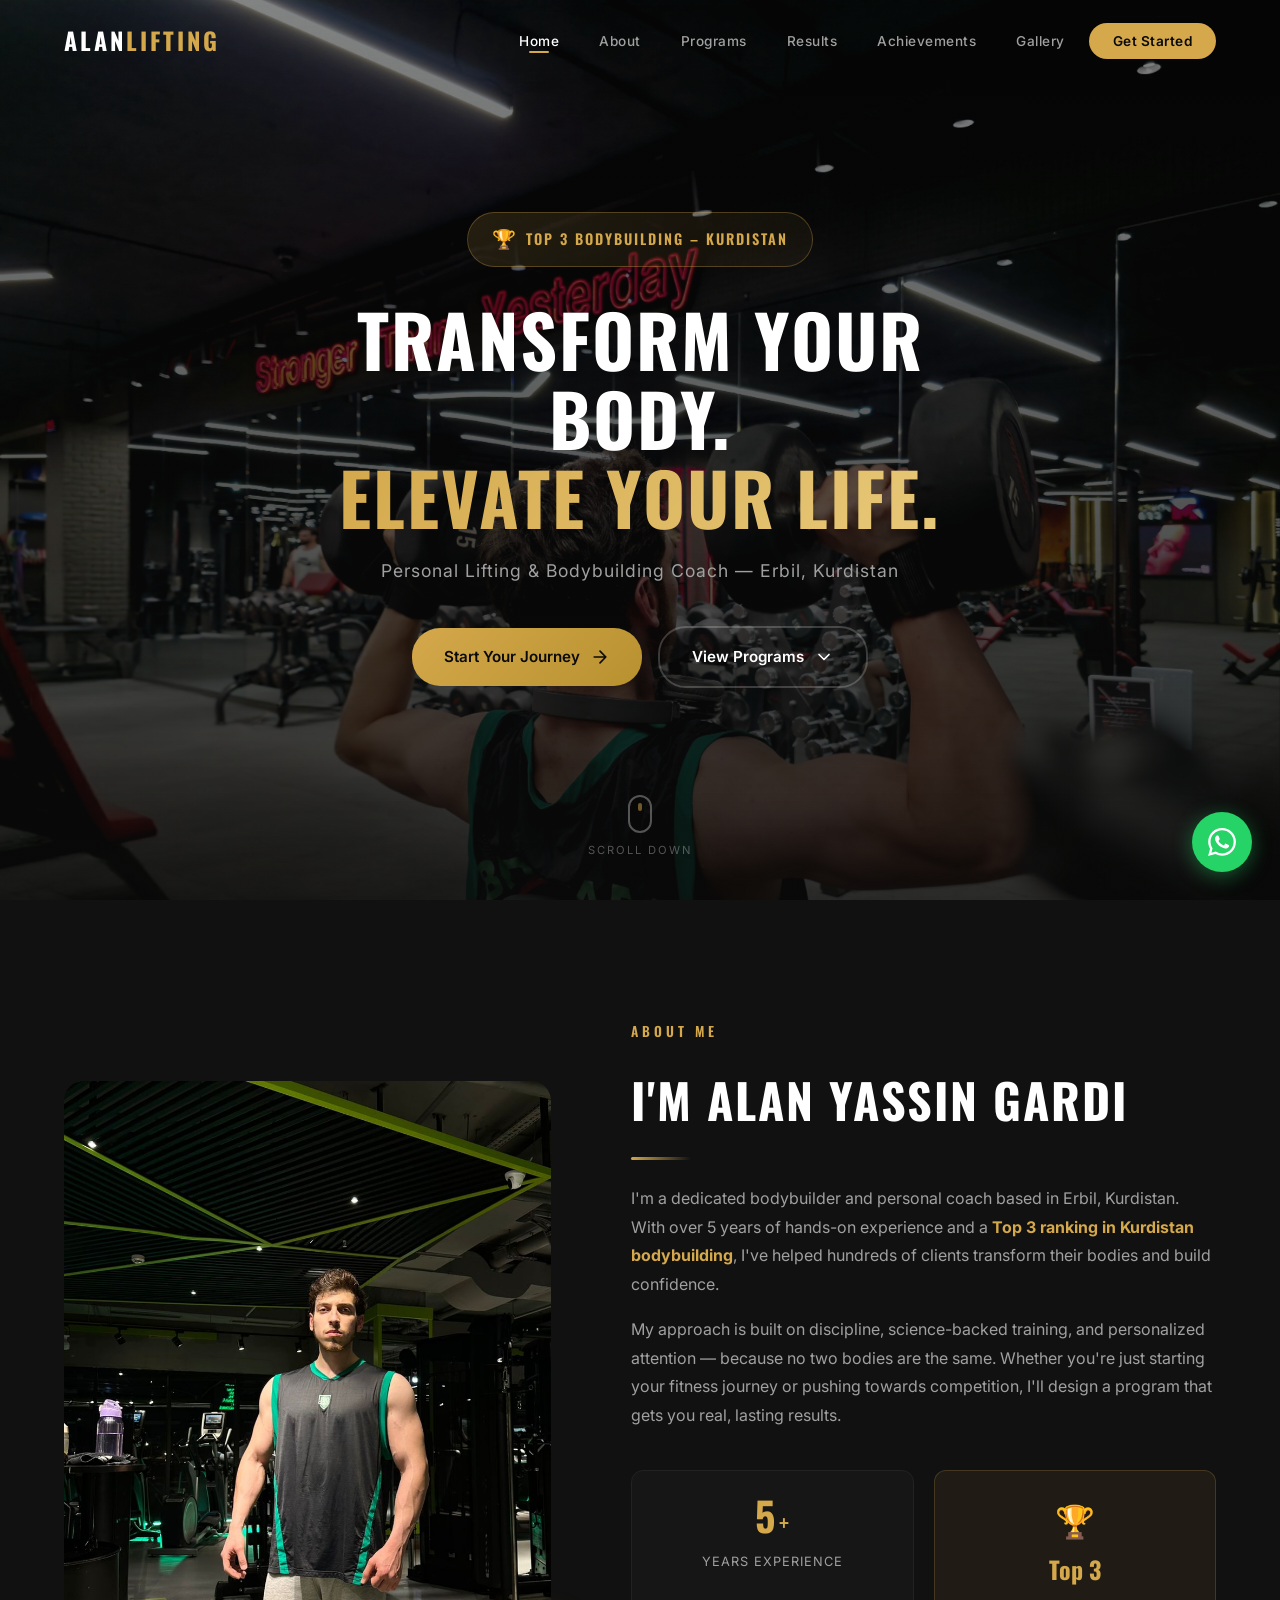
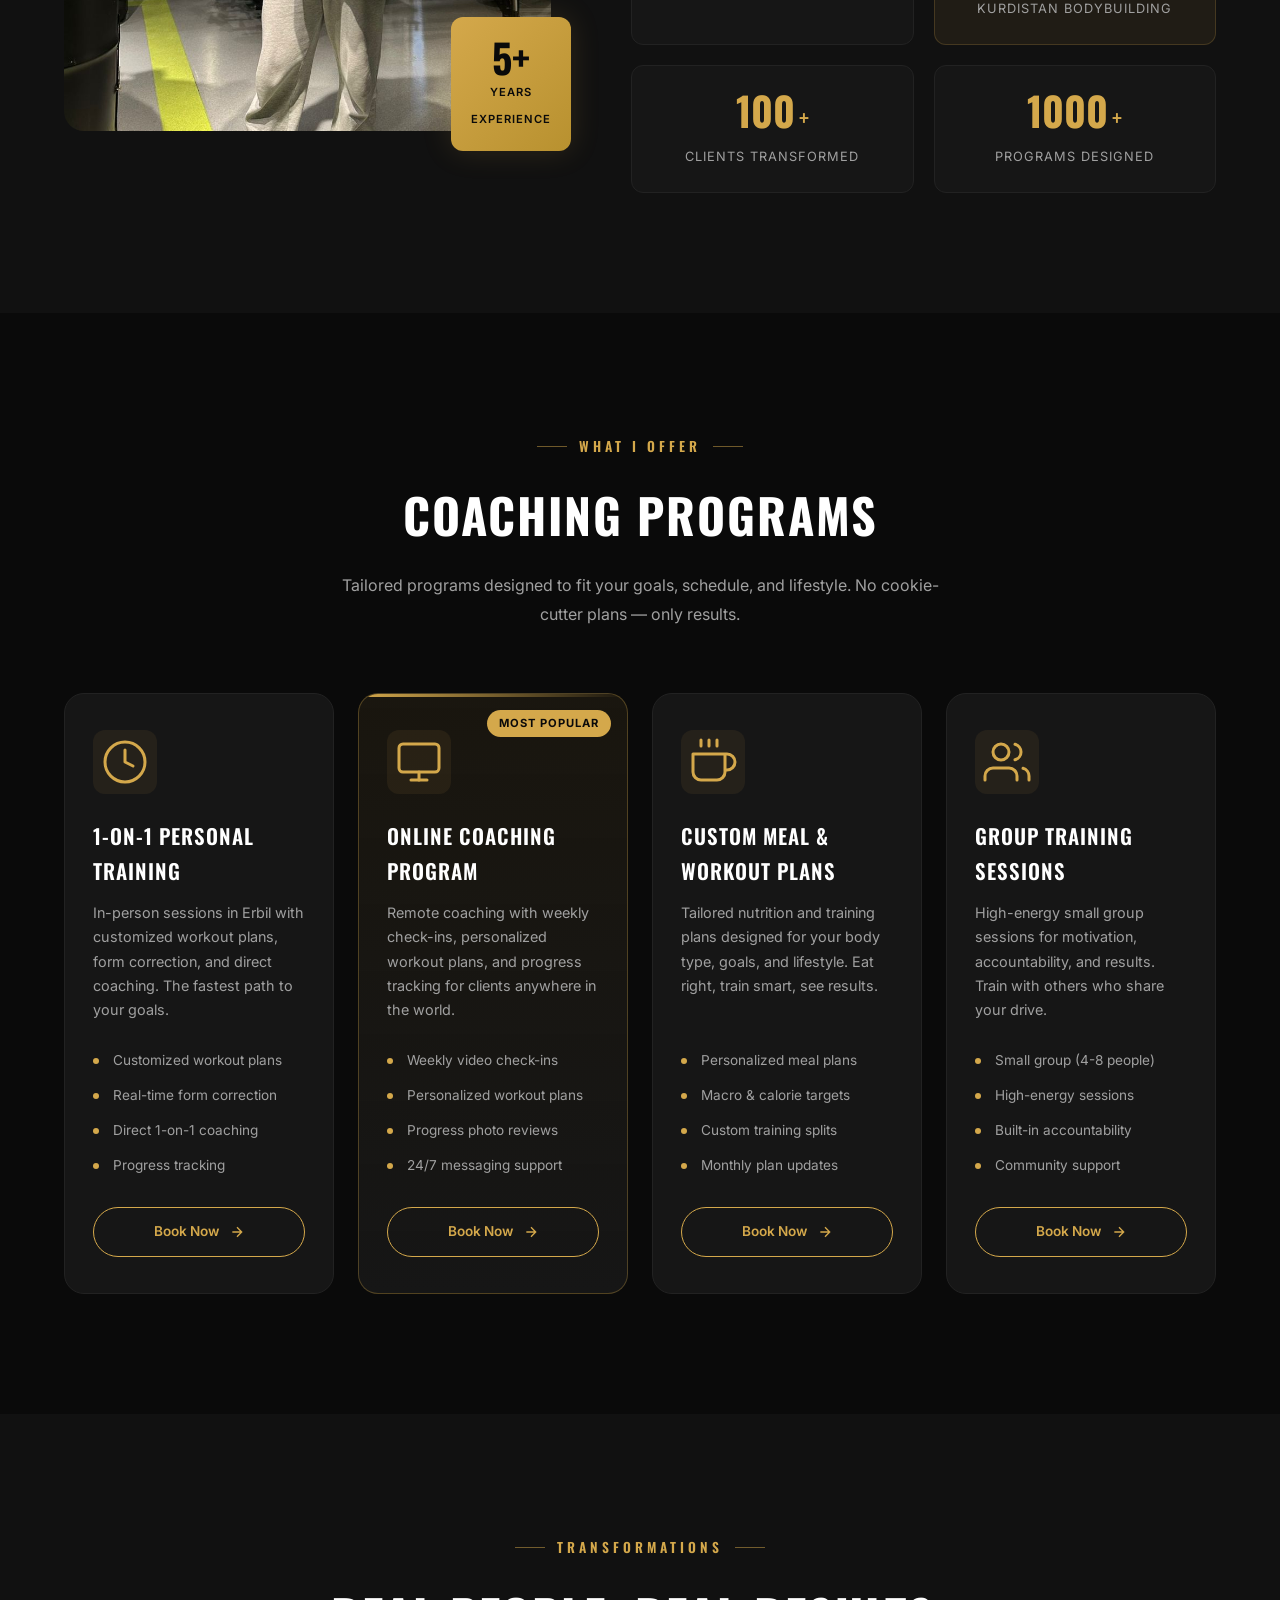
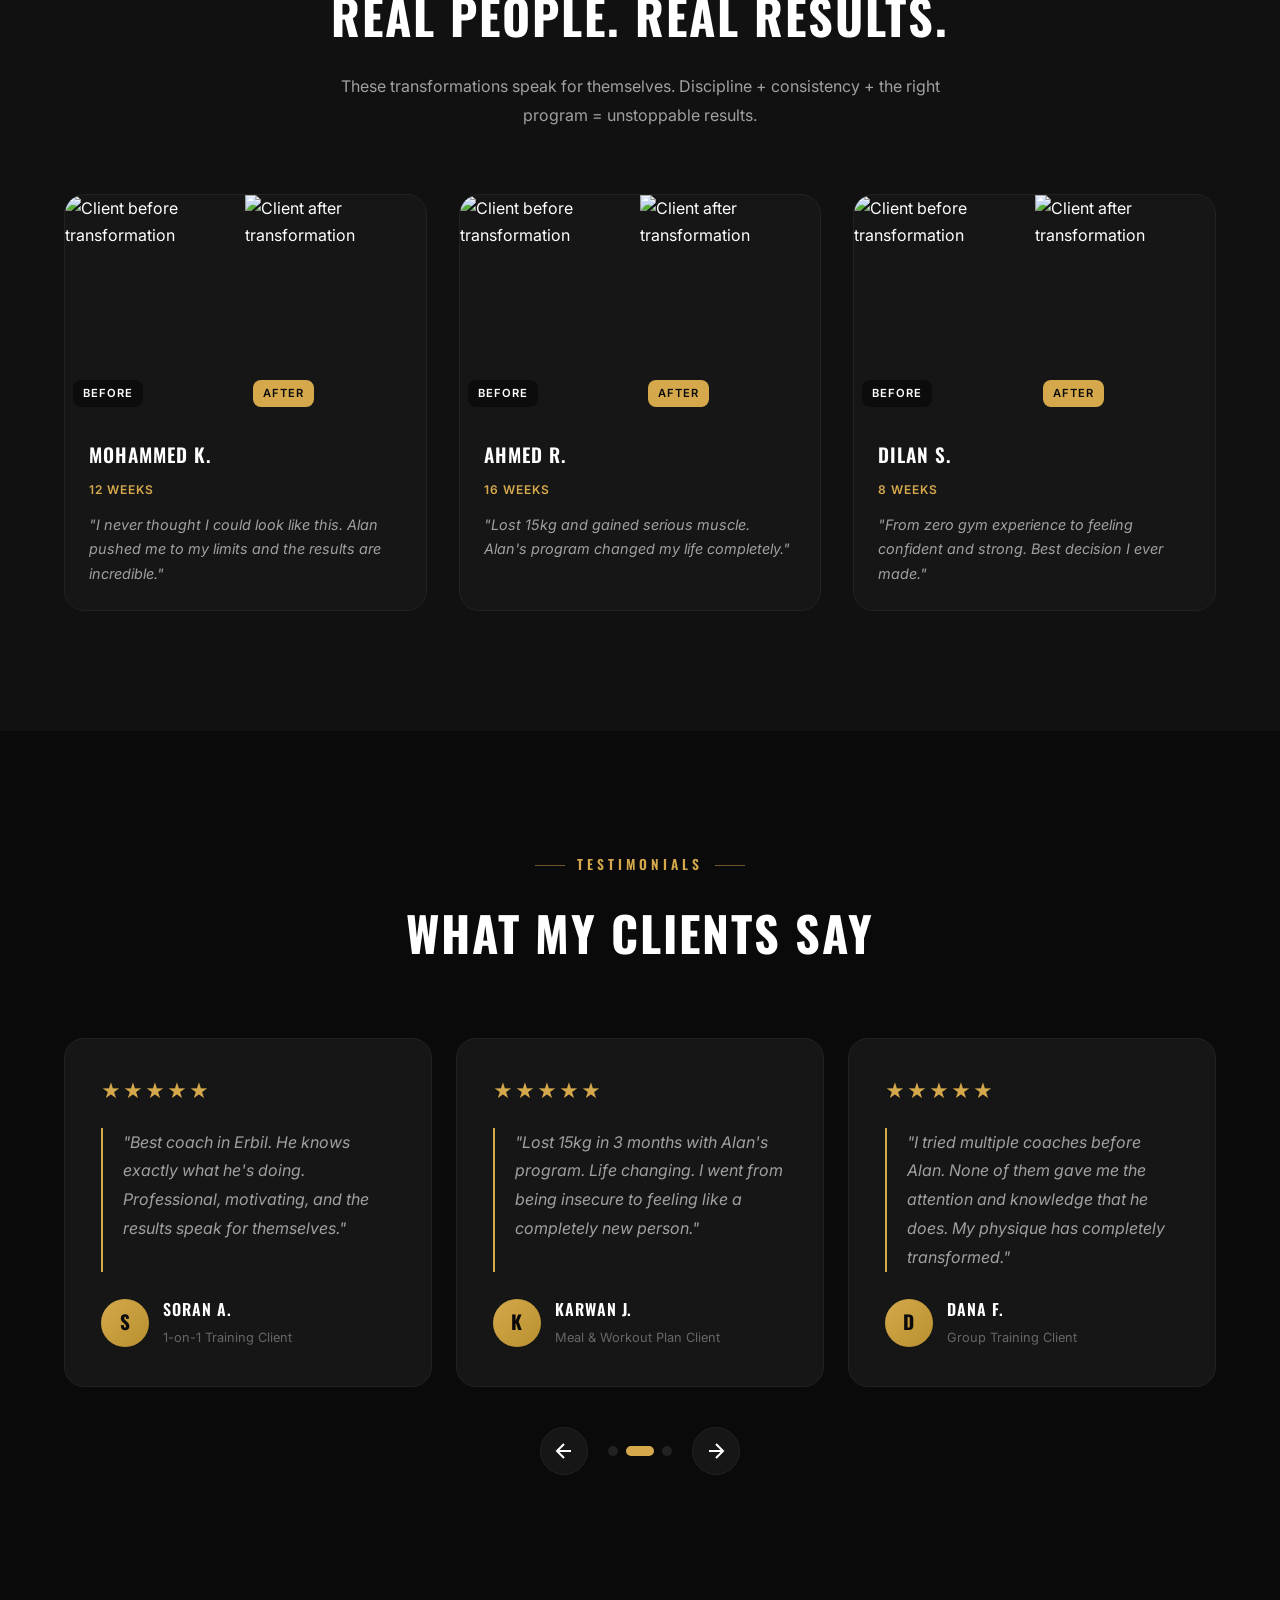
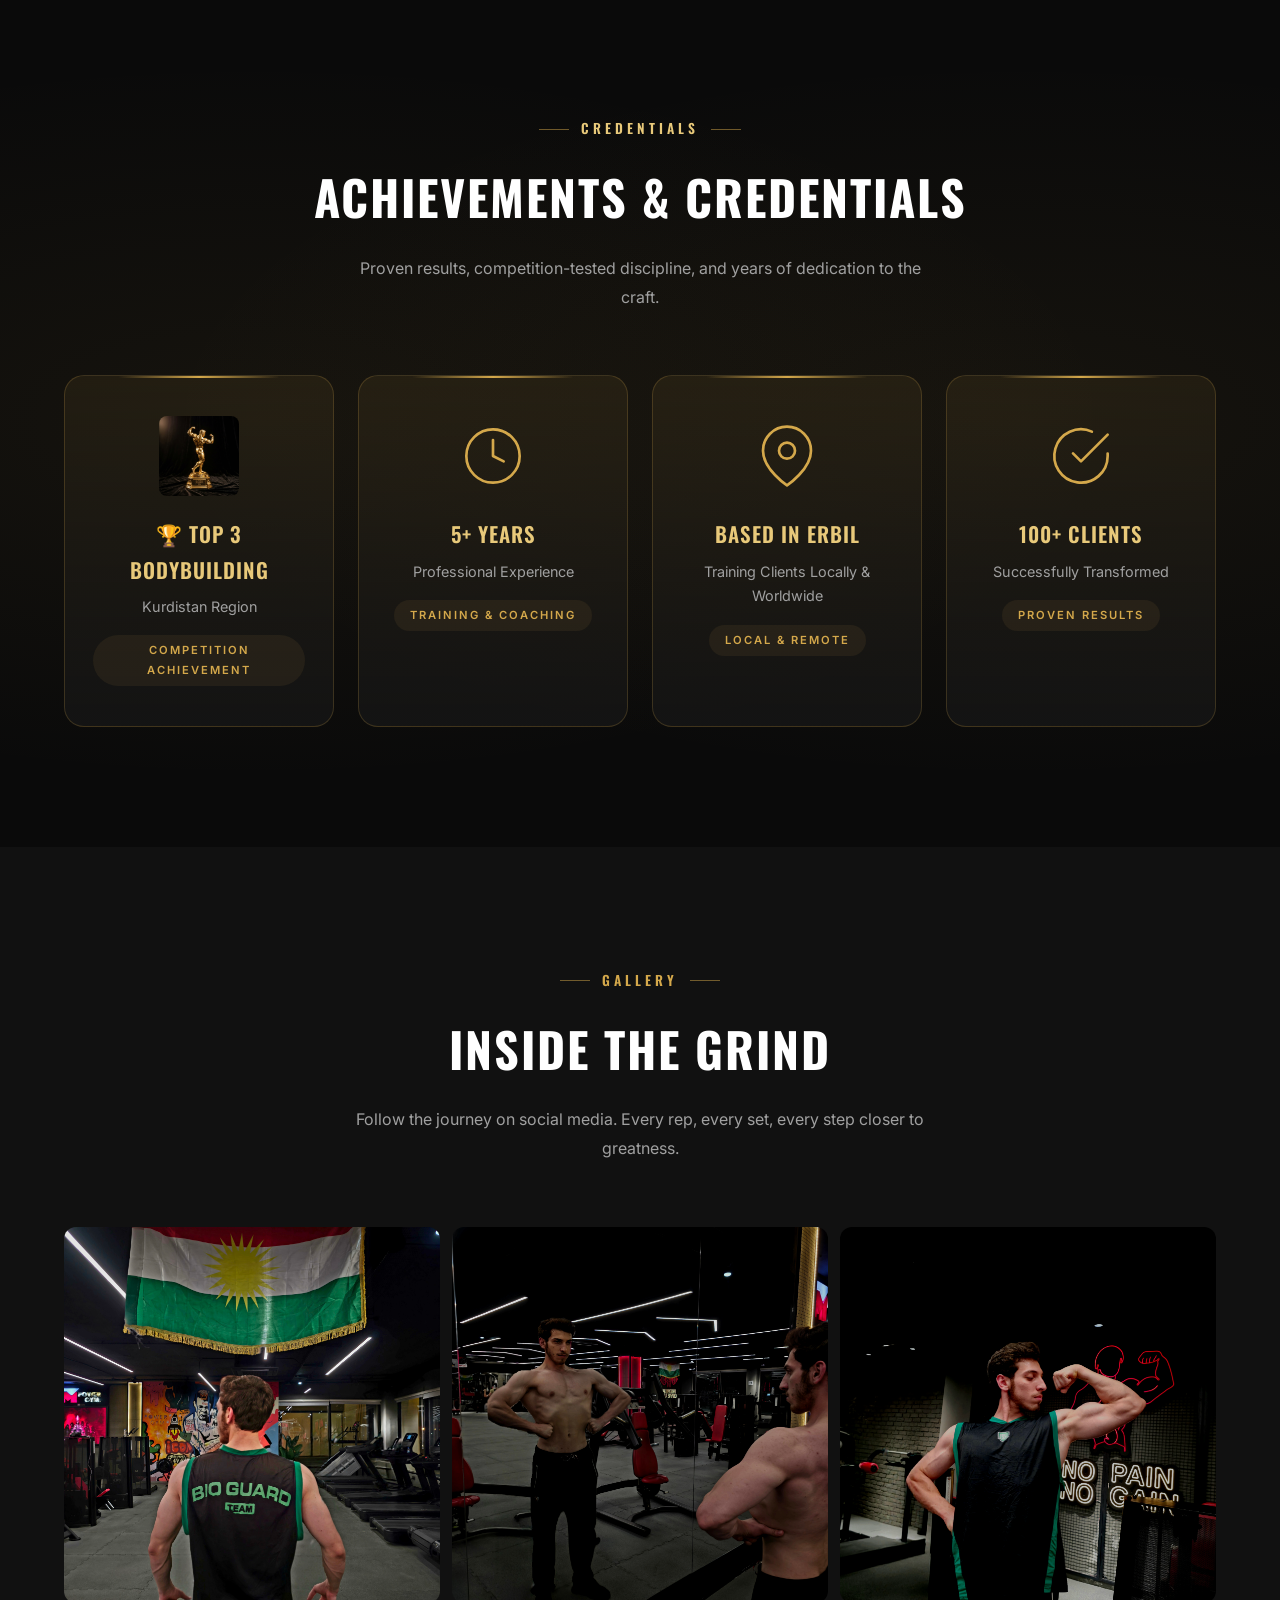
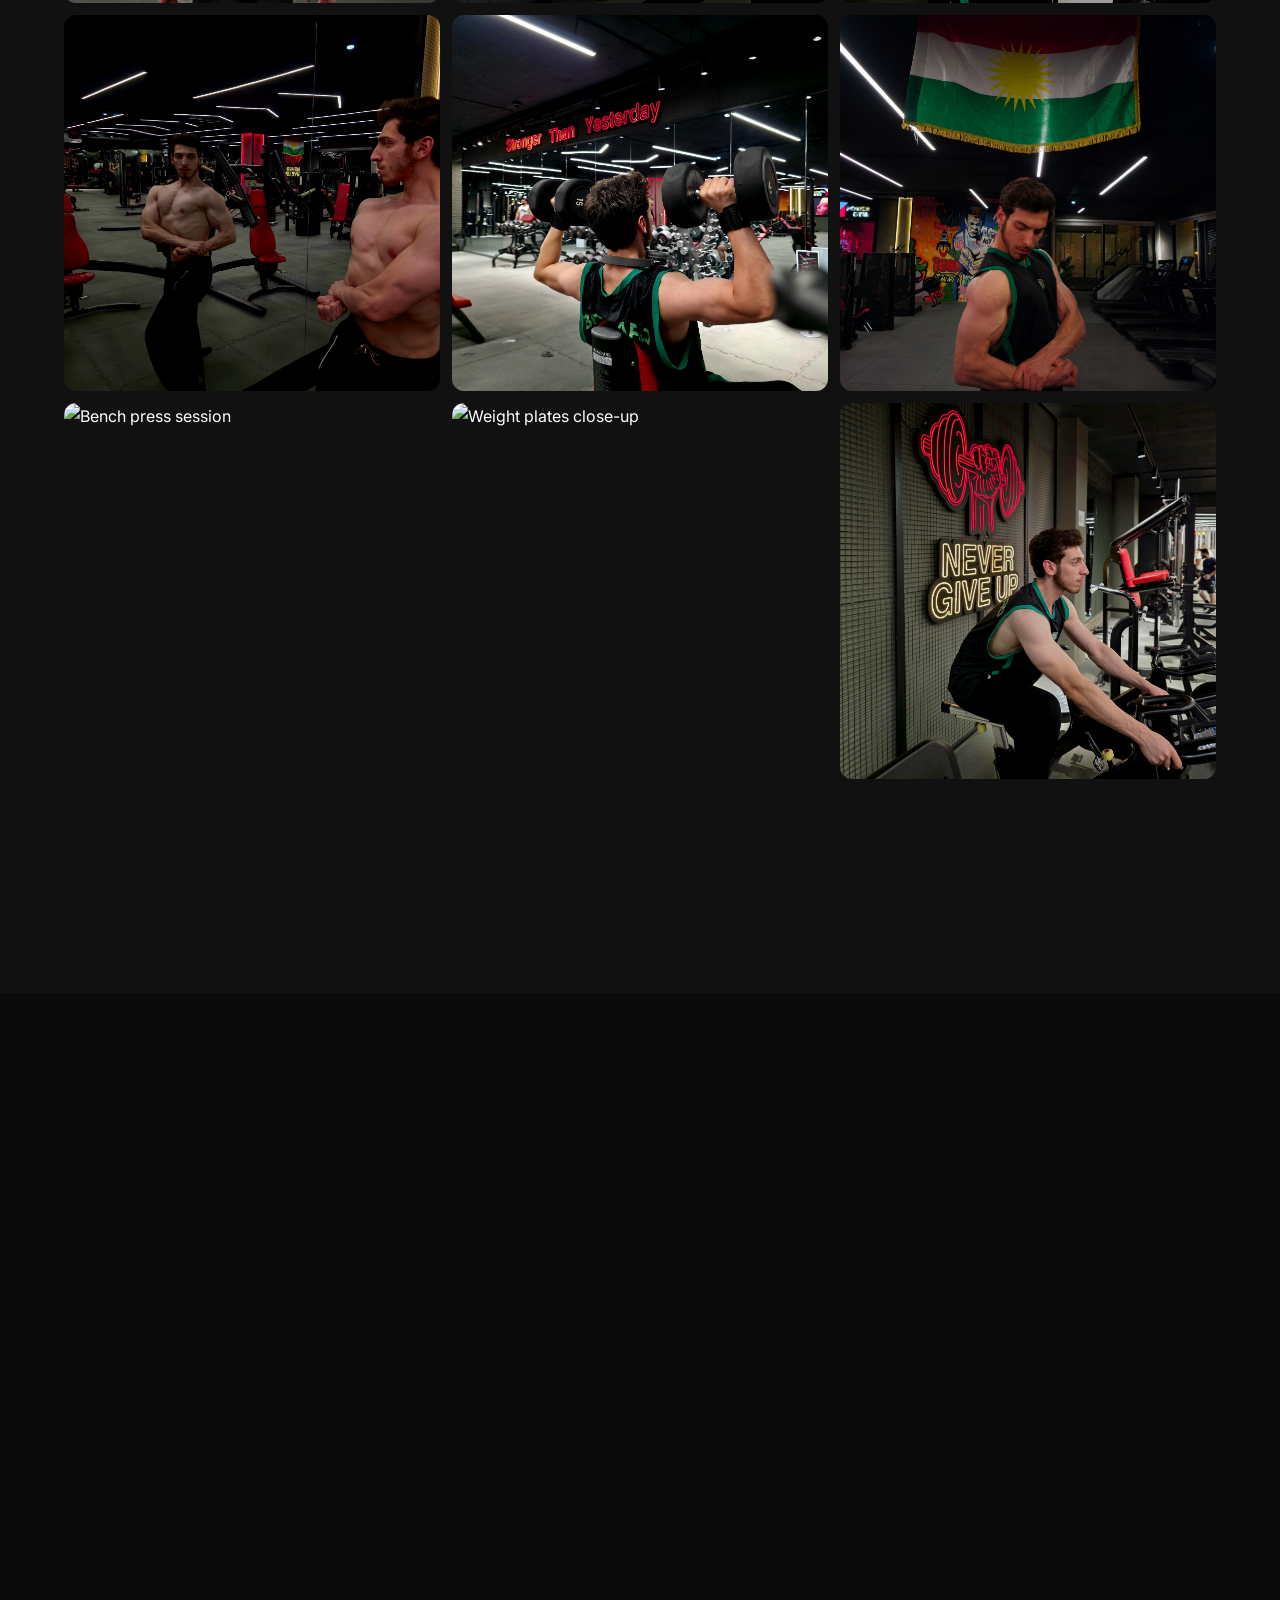
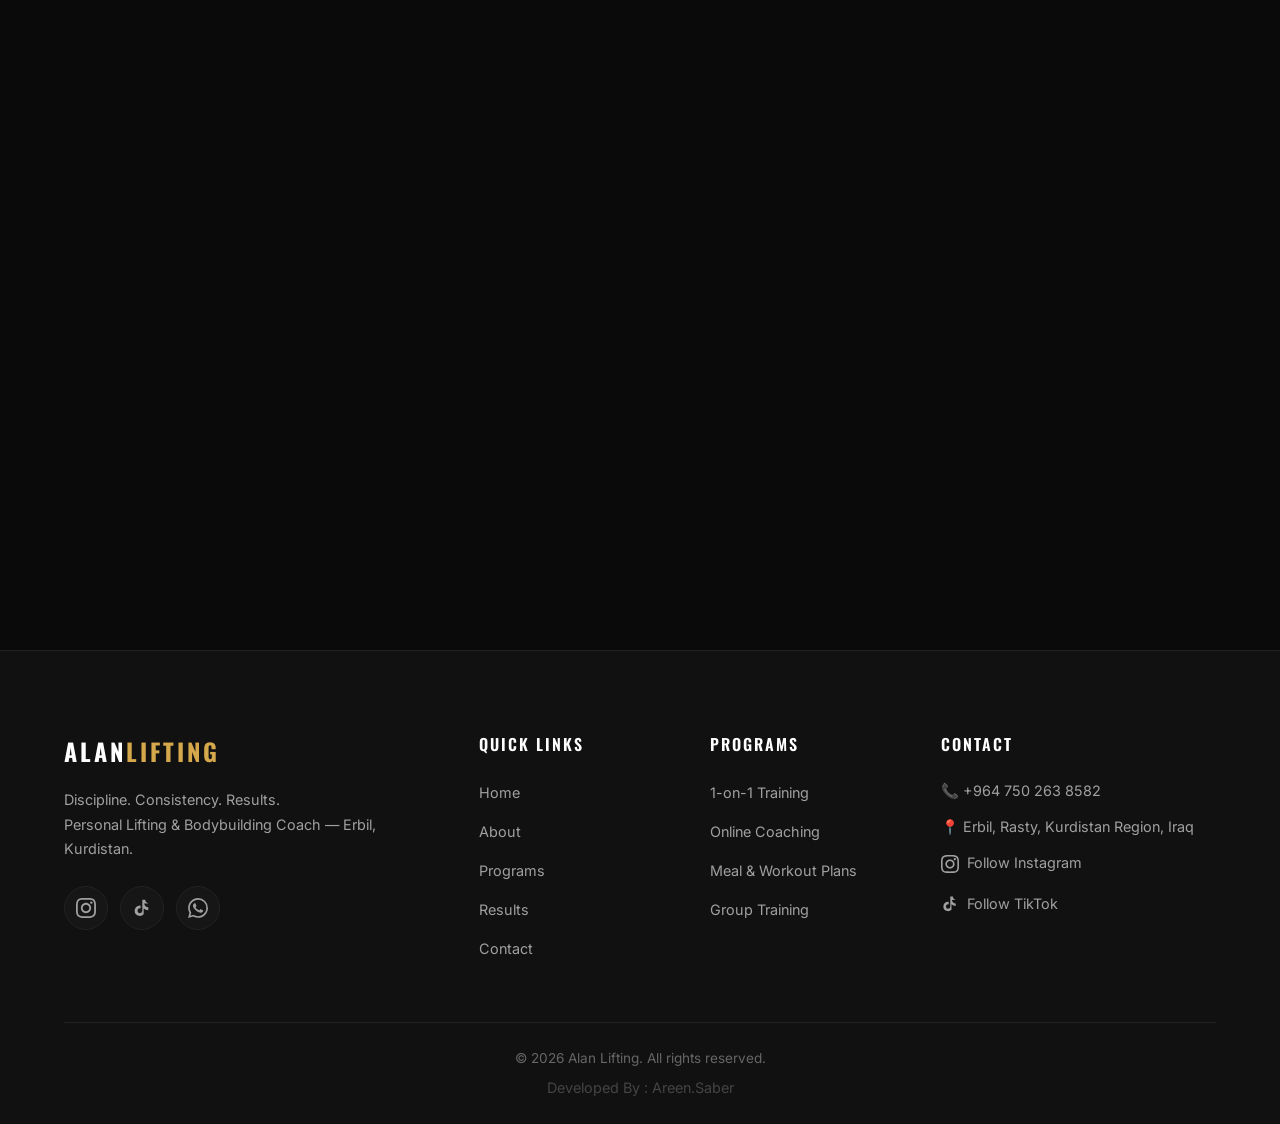
==== commit 292b5acc: "Update index.html" ====
--- a/index.html
+++ b/index.html
@@ -544,7 +544,7 @@
                     </div>
                 </div>
                 <div class="gallery-item">
-                    <img src="images/4.jpg" alt="Gym equipment" loading="lazy">
+                    <img src="images/7.jpg" alt="Gym equipment" loading="lazy">
                     <div class="gallery-overlay">
                         <svg width="32" height="32" viewBox="0 0 24 24" fill="currentColor">
                             <path
@@ -571,7 +571,7 @@
                     </div>
                 </div>
                 <div class="gallery-item">
-                    <img src="images/7.jpg" alt="Bench press session" loading="lazy">
+                    <img src="images/4.jpg" alt="Bench press session" loading="lazy">
                     <div class="gallery-overlay">
                         <svg width="32" height="32" viewBox="0 0 24 24" fill="currentColor">
                             <path
